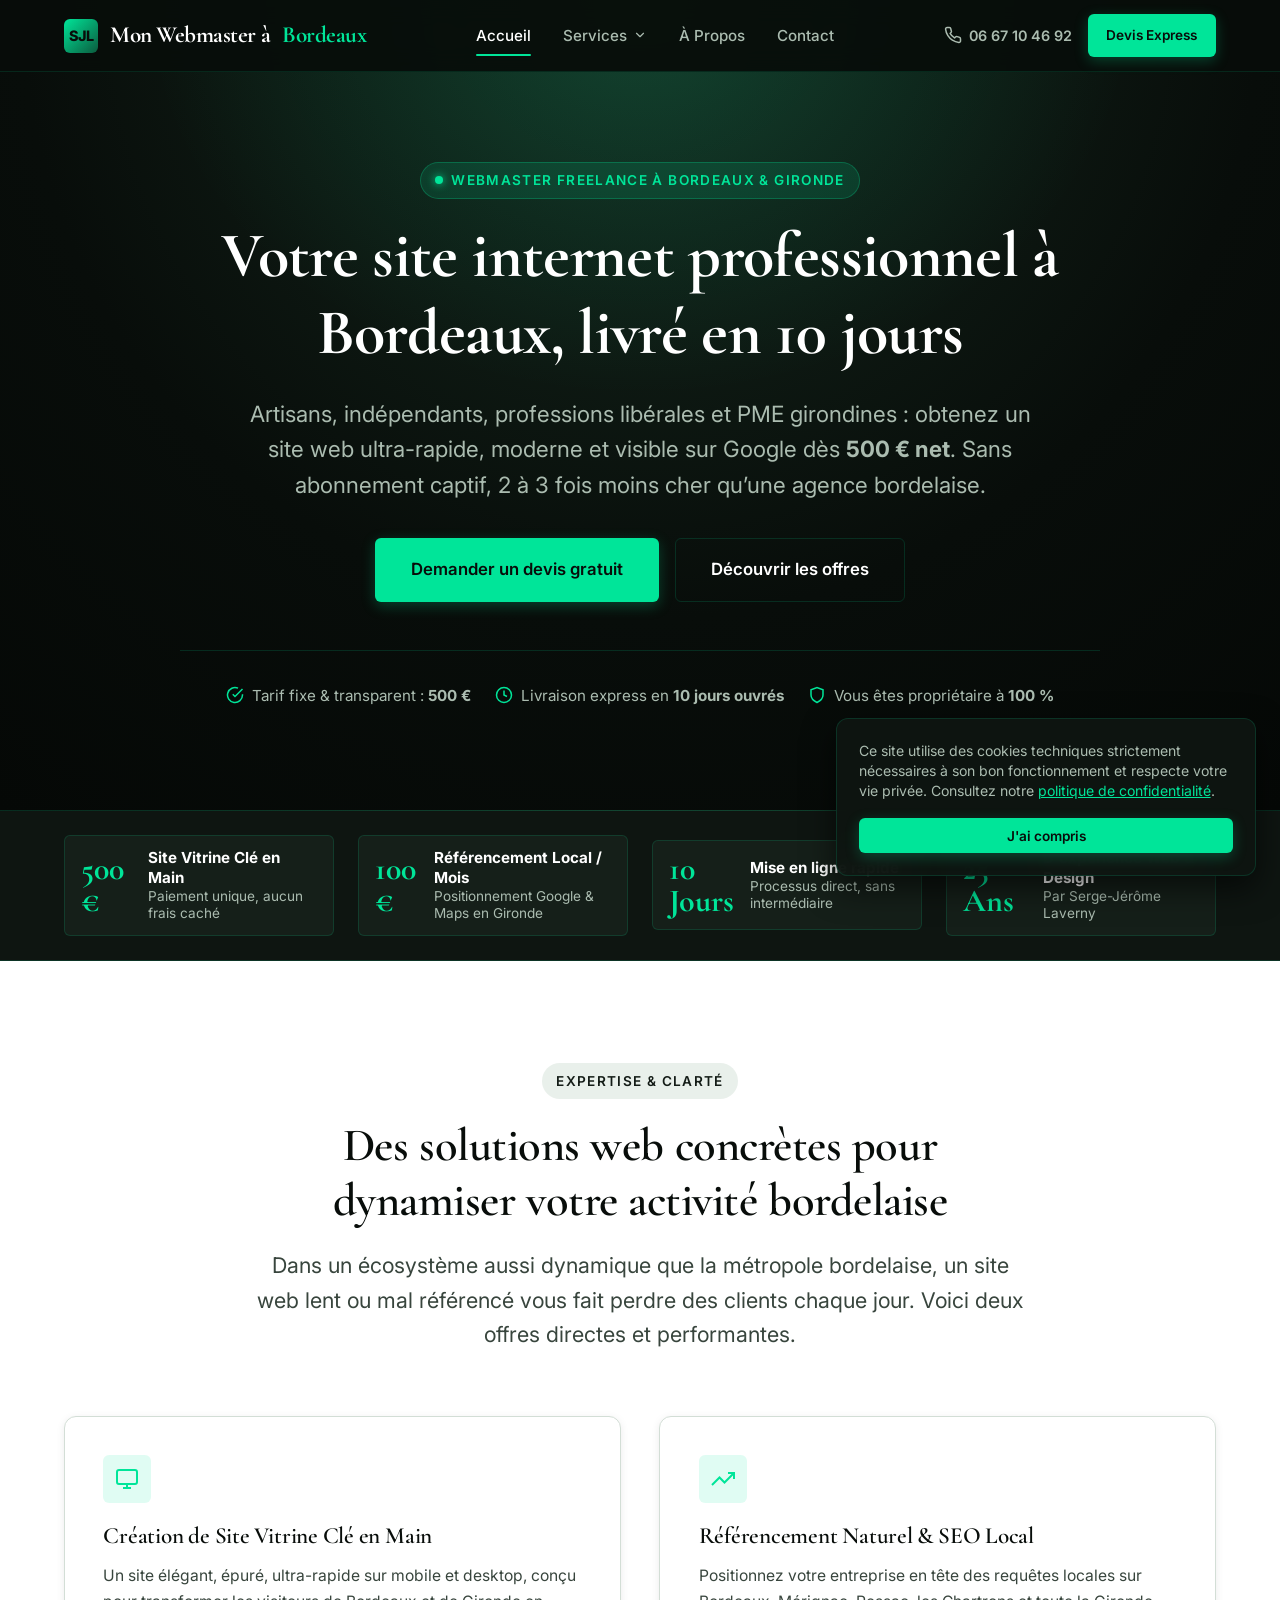
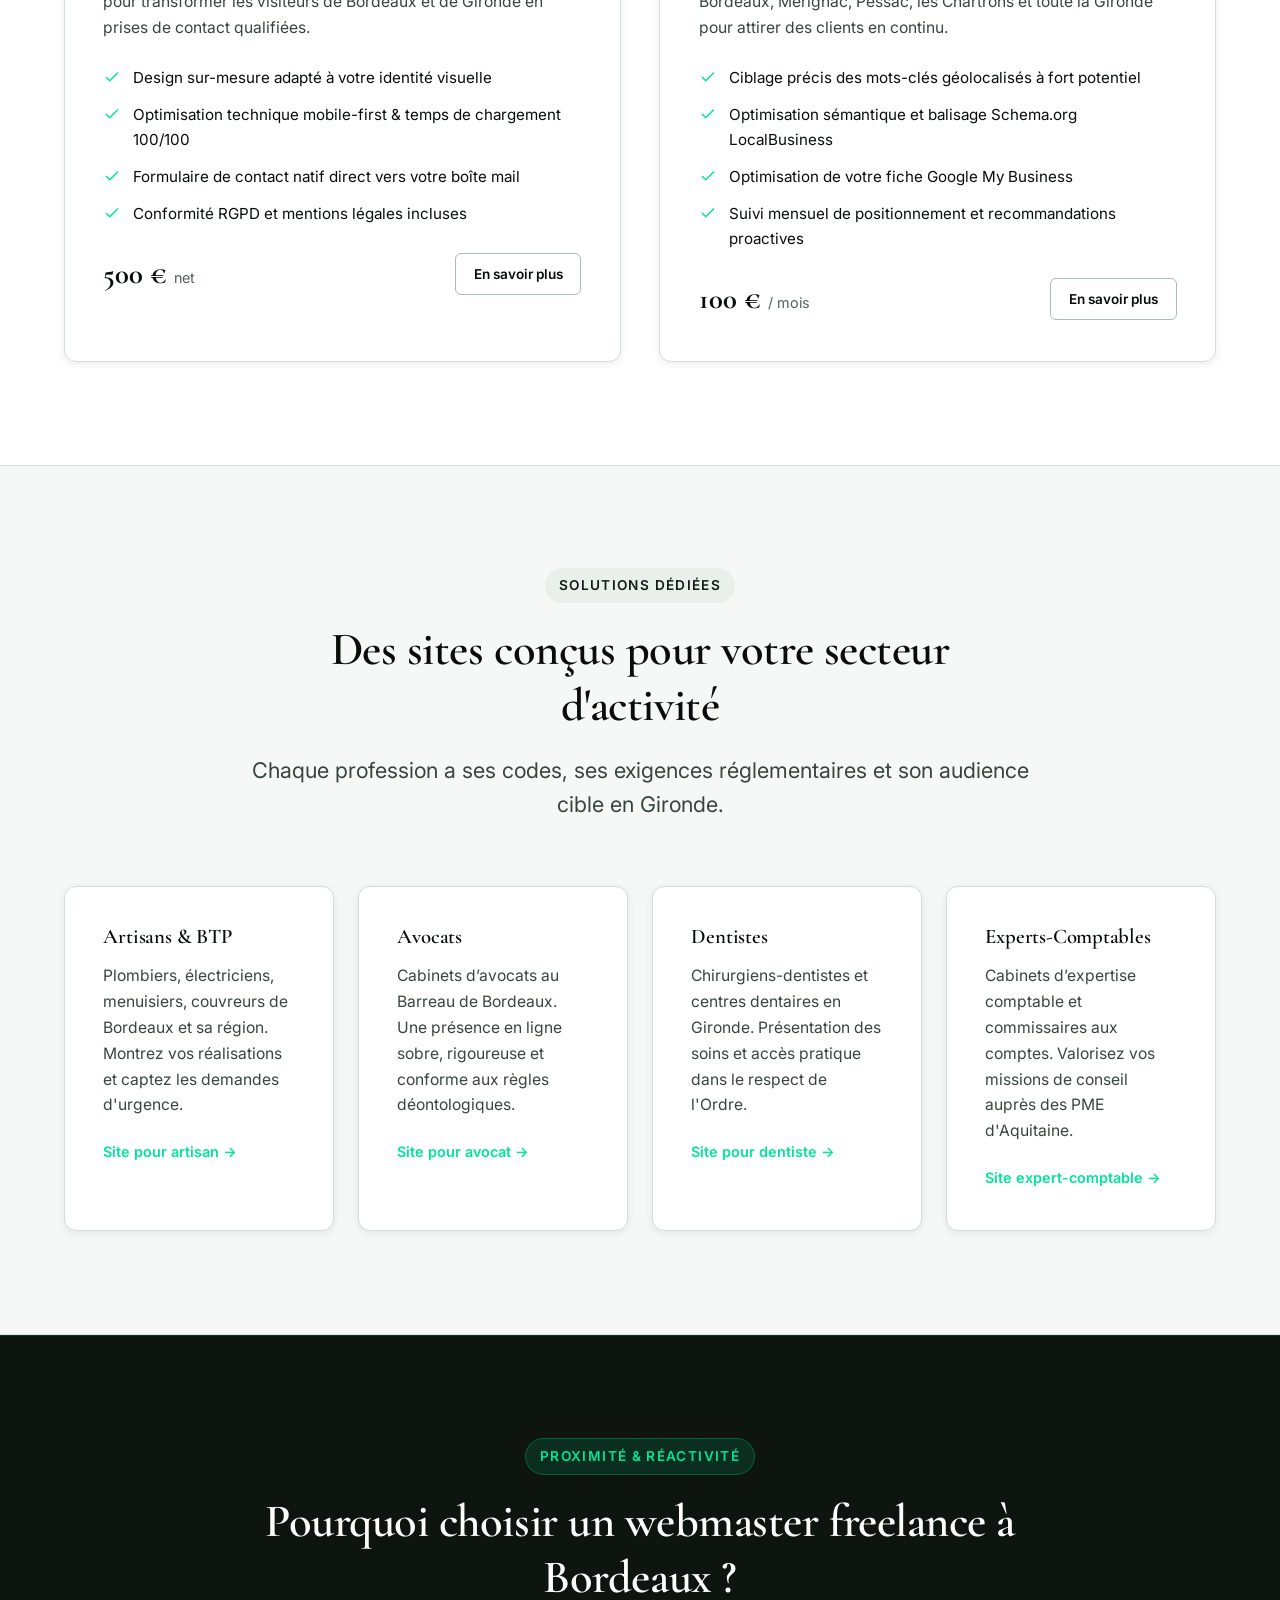
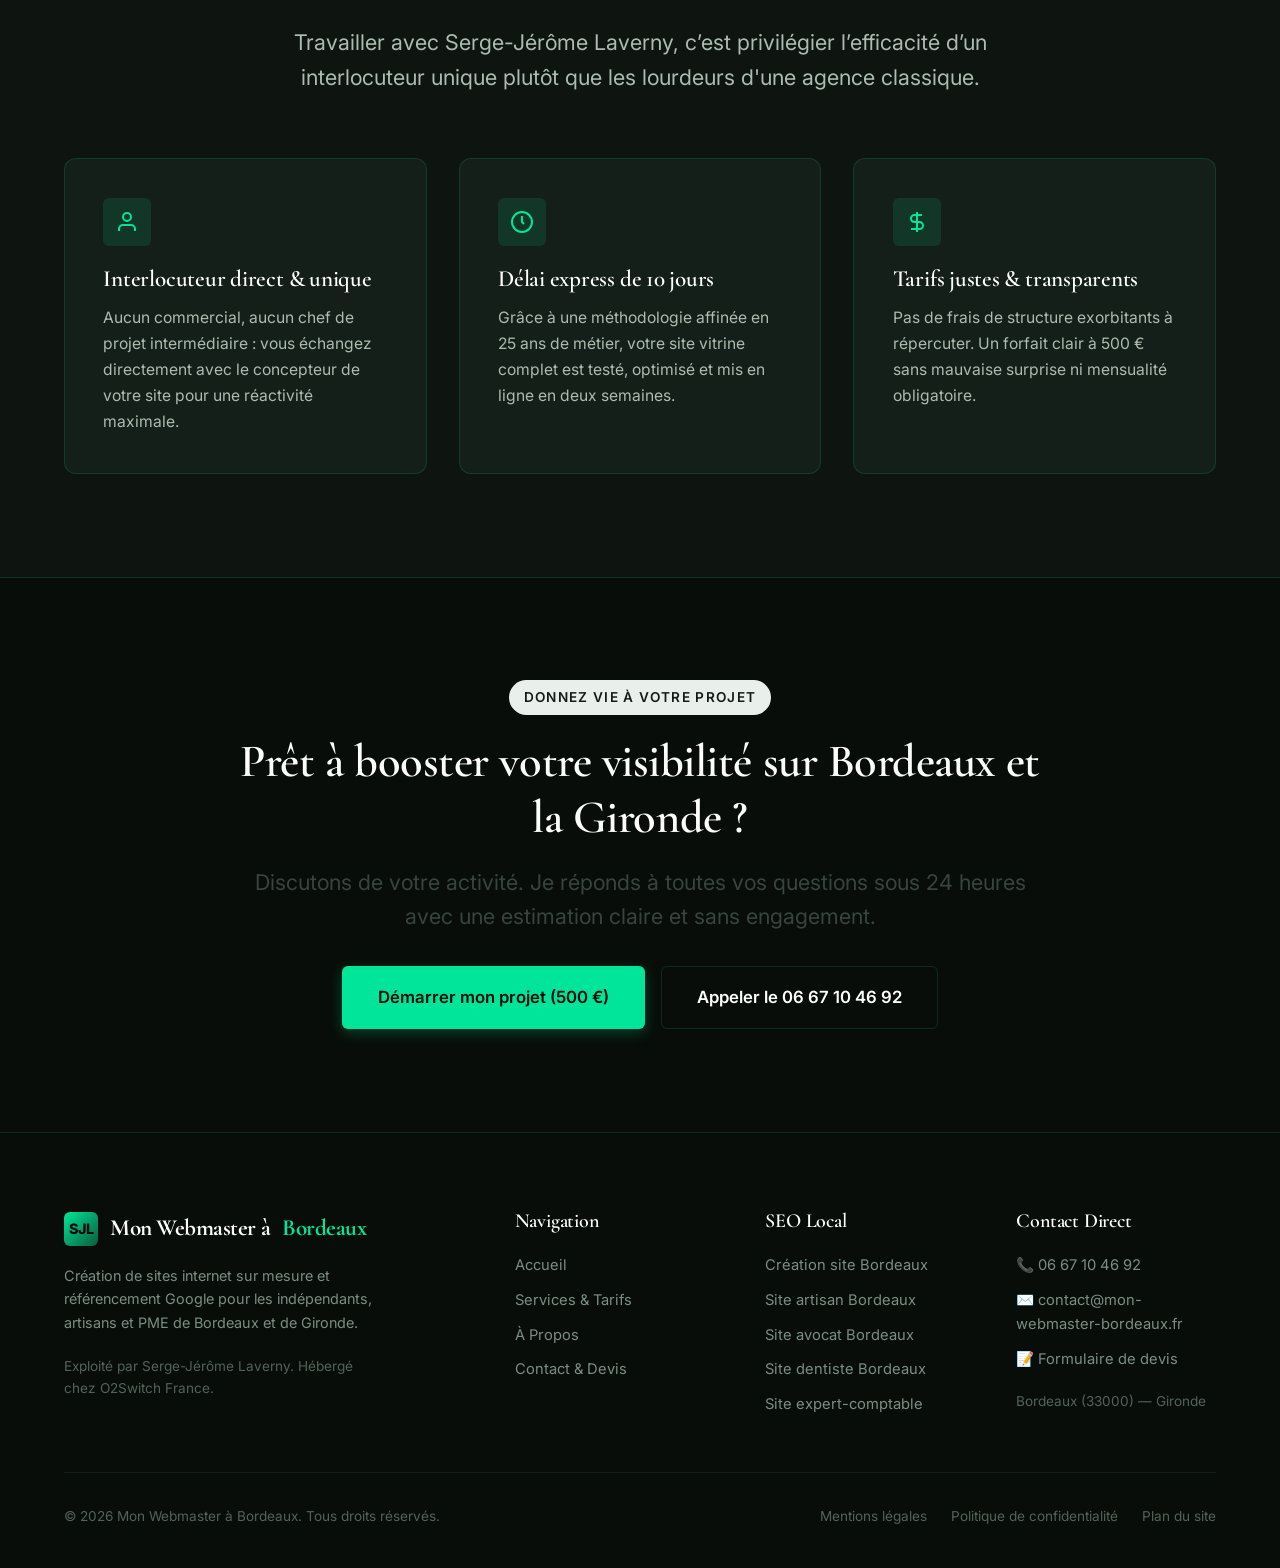
==== index.html @ 949c6be1 "j'ai ajouté les fichiers du site internet j'ai ajouté les fichiers du site internet html et css de B" ====
<!DOCTYPE html>
<html lang="fr">
<head>
  <meta charset="UTF-8">
  <meta name="viewport" content="width=device-width, initial-scale=1.0">
  <title>Webmaster à Bordeaux | Création de Site Internet & SEO Local</title>
  <meta name="description" content="Webmaster freelance à Bordeaux. Création de sites internet vitrines sur mesure dès 500 € et référencement Google local à 100 €/mois en Gironde. Livraison en 10 jours.">
  <meta name="robots" content="index, follow">
  <link rel="canonical" href="https://www.mon-webmaster-bordeaux.fr/">
  <link rel="icon" href="favicon.svg" type="image/svg+xml">
  <link rel="icon" href="favicon.ico" sizes="any">
  <link rel="apple-touch-icon" href="images/apple-touch-icon.png">
  
  <!-- Open Graph -->
  <meta property="og:type" content="website">
  <meta property="og:title" content="Webmaster à Bordeaux | Serge-Jérôme Laverny">
  <meta property="og:description" content="Création de sites web professionnels pour indépendants, artisans et PME à Bordeaux et en Gironde. Offre transparente dès 500 €.">
  <meta property="og:url" content="https://www.mon-webmaster-bordeaux.fr/">
  <meta property="og:locale" content="fr_FR">

  <!-- Stylesheet -->
  <link rel="stylesheet" href="css/style.css?v=1">

  <!-- Schema.org JSON-LD -->
  <script type="application/ld+json">
  {
    "@context": "https://schema.org",
    "@type": "LocalBusiness",
    "name": "Mon Webmaster à Bordeaux",
    "image": "https://www.mon-webmaster-bordeaux.fr/img/logo.png",
    "url": "https://www.mon-webmaster-bordeaux.fr/",
    "telephone": "+33667104692",
    "email": "contact@mon-webmaster-bordeaux.fr",
    "priceRange": "500€ - 1500€",
    "address": {
      "@type": "PostalAddress",
      "addressLocality": "Bordeaux",
      "postalCode": "33000",
      "addressRegion": "Nouvelle-Aquitaine",
      "addressCountry": "FR"
    },
    "geo": {
      "@type": "GeoCoordinates",
      "latitude": 44.837789,
      "longitude": -0.57918
    },
    "openingHoursSpecification": {
      "@type": "OpeningHoursSpecification",
      "dayOfWeek": [
        "Monday",
        "Tuesday",
        "Wednesday",
        "Thursday",
        "Friday"
      ],
      "opens": "09:00",
      "closes": "19:00"
    },
    "areaServed": [
      { "@type": "City", "name": "Bordeaux" },
      { "@type": "AdministrativeArea", "name": "Gironde" },
      { "@type": "AdministrativeArea", "name": "Nouvelle-Aquitaine" }
    ],
    "founder": {
      "@type": "Person",
      "name": "Serge-Jérôme Laverny"
    },
    "makesOffer": [
      {
        "@type": "Offer",
        "itemOffered": {
          "@type": "Service",
          "name": "Création de site internet vitrine à Bordeaux",
          "description": "Site vitrine sur mesure, rapide, responsive et optimisé pour le référencement local."
        },
        "price": "500",
        "priceCurrency": "EUR"
      },
      {
        "@type": "Offer",
        "itemOffered": {
          "@type": "Service",
          "name": "Référencement naturel Google local (SEO)",
          "description": "Stratégie de positionnement sur Google et Google Maps à Bordeaux et en Gironde."
        },
        "price": "100",
        "priceCurrency": "EUR"
      }
    ]
  }
  </script>
</head>
<body>

  <!-- Navigation Principale -->
  <header class="header-nav" role="banner">
    <div class="nav-container">
      <a href="index.html" class="nav-logo" aria-label="Mon Webmaster à Bordeaux - Accueil">
        <div class="nav-logo-icon">SJL</div>
        Mon Webmaster à <span>Bordeaux</span>
      </a>

      <nav class="nav-menu" role="navigation" aria-label="Menu principal">
        <a href="index.html" class="nav-link active" aria-current="page">Accueil</a>
        
        <div class="nav-dropdown">
          <button type="button" class="nav-dropdown-btn" aria-haspopup="true" aria-expanded="false">
            Services
            <svg viewBox="0 0 24 24" fill="none" stroke="currentColor" stroke-width="2" stroke-linecap="round" stroke-linejoin="round"><polyline points="6 9 12 15 18 9"></polyline></svg>
          </button>
          <div class="dropdown-content">
            <a href="services.html" class="dropdown-link">Tous les services</a>
            <div class="dropdown-divider"></div>
            <a href="creation-site-internet-artisan.html" class="dropdown-link">Site internet pour artisan</a>
            <a href="creation-site-internet-avocat.html" class="dropdown-link">Site internet pour avocat</a>
            <a href="creation-site-internet-dentiste.html" class="dropdown-link">Site internet pour dentiste</a>
            <a href="creation-site-internet-expert-comptable.html" class="dropdown-link">Site internet pour expert-comptable</a>
          </div>
        </div>

        <a href="a-propos.html" class="nav-link">À Propos</a>
        <a href="contact.html" class="nav-link">Contact</a>
      </nav>

      <div class="nav-actions">
        <a href="tel:0667104692" class="nav-phone" aria-label="Téléphoner au 06 67 10 46 92">
          <svg width="18" height="18" viewBox="0 0 24 24" fill="none" stroke="currentColor" stroke-width="2" stroke-linecap="round" stroke-linejoin="round"><path d="M22 16.92v3a2 2 0 0 1-2.18 2 19.79 19.79 0 0 1-8.63-3.07 19.5 19.5 0 0 1-6-6 19.79 19.79 0 0 1-3.07-8.67A2 2 0 0 1 4.11 2h3a2 2 0 0 1 2 1.72 12.84 12.84 0 0 0 .7 2.81 2 2 0 0 1-.45 2.11L8.09 9.91a16 16 0 0 0 6 6l1.27-1.27a2 2 0 0 1 2.11-.45 12.84 12.84 0 0 0 2.81.7A2 2 0 0 1 22 16.92z"></path></svg>
          06 67 10 46 92
        </a>
        <a href="contact.html" class="btn btn-primary btn-sm">Devis Express</a>
        <button class="nav-toggle" id="nav-toggle" aria-label="Ouvrir le menu mobile" aria-expanded="false" aria-controls="mobile-menu">
          <svg viewBox="0 0 24 24" fill="none" stroke="currentColor" stroke-width="2" stroke-linecap="round" stroke-linejoin="round"><line x1="3" y1="12" x2="21" y2="12"></line><line x1="3" y1="6" x2="21" y2="6"></line><line x1="3" y1="18" x2="21" y2="18"></line></svg>
        </button>
      </div>
    </div>
  </header>

  <!-- Menu Mobile Déroulant -->
  <div class="mobile-menu" id="mobile-menu" role="dialog" aria-modal="true" aria-label="Menu de navigation mobile">
    <div class="mobile-nav-list">
      <a href="index.html" class="mobile-nav-link">Accueil</a>
      <a href="services.html" class="mobile-nav-link">Services</a>
      <a href="creation-site-internet-artisan.html" class="mobile-nav-sublink">↳ Site artisan</a>
      <a href="creation-site-internet-avocat.html" class="mobile-nav-sublink">↳ Site avocat</a>
      <a href="creation-site-internet-dentiste.html" class="mobile-nav-sublink">↳ Site dentiste</a>
      <a href="creation-site-internet-expert-comptable.html" class="mobile-nav-sublink">↳ Site expert-comptable</a>
      <a href="a-propos.html" class="mobile-nav-link">À Propos</a>
      <a href="contact.html" class="mobile-nav-link">Contact</a>
      <div style="margin-top: 1.5rem;">
        <a href="contact.html" class="btn btn-primary" style="width: 100%;">Lancer mon projet</a>
      </div>
    </div>
  </div>

  <main id="main-content">
    
    <!-- Hero Section -->
    <section class="hero" aria-label="Présentation générale">
      <div class="container">
        <div class="hero-content">
          <div class="eyebrow">
            <span class="badge-dot"></span>
            Webmaster Freelance à Bordeaux & Gironde
          </div>
          <h1>Votre site internet professionnel à Bordeaux, livré en 10 jours</h1>
          <p class="hero-lead">
            Artisans, indépendants, professions libérales et PME girondines : obtenez un site web ultra-rapide, moderne et visible sur Google dès <strong>500 € net</strong>. Sans abonnement captif, 2 à 3 fois moins cher qu’une agence bordelaise.
          </p>
          
          <div class="btn-group" style="justify-content: center;">
            <a href="contact.html" class="btn btn-primary btn-lg">Demander un devis gratuit</a>
            <a href="services.html" class="btn btn-secondary btn-lg">Découvrir les offres</a>
          </div>

          <div class="hero-guarantees">
            <div class="hero-guarantee-item">
              <svg viewBox="0 0 24 24" fill="none" stroke="currentColor" stroke-width="2"><path d="M22 11.08V12a10 10 0 1 1-5.93-9.14"></path><polyline points="22 4 12 14.01 9 11.01"></polyline></svg>
              <span>Tarif fixe & transparent : <strong>500 €</strong></span>
            </div>
            <div class="hero-guarantee-item">
              <svg viewBox="0 0 24 24" fill="none" stroke="currentColor" stroke-width="2"><circle cx="12" cy="12" r="10"></circle><polyline points="12 6 12 12 16 14"></polyline></svg>
              <span>Livraison express en <strong>10 jours ouvrés</strong></span>
            </div>
            <div class="hero-guarantee-item">
              <svg viewBox="0 0 24 24" fill="none" stroke="currentColor" stroke-width="2"><path d="M12 22s8-4 8-10V5l-8-3-8 3v7c0 6 8 10 8 10z"></path></svg>
              <span>Vous êtes propriétaire à <strong>100 %</strong></span>
            </div>
          </div>
        </div>
      </div>
    </section>

    <!-- Pricing Strip -->
    <aside class="pricing-strip" aria-label="Chiffres clés">
      <div class="container">
        <div class="pricing-strip-grid">
          <div class="strip-item">
            <div class="strip-number">500 €</div>
            <div class="strip-text">
              <strong>Site Vitrine Clé en Main</strong>
              Paiement unique, aucun frais caché
            </div>
          </div>
          <div class="strip-item">
            <div class="strip-number">100 €</div>
            <div class="strip-text">
              <strong>Référencement Local / Mois</strong>
              Positionnement Google & Maps en Gironde
            </div>
          </div>
          <div class="strip-item">
            <div class="strip-number">10 Jours</div>
            <div class="strip-text">
              <strong>Mise en ligne rapide</strong>
              Processus direct, sans intermédiaire
            </div>
          </div>
          <div class="strip-item">
            <div class="strip-number">25 Ans</div>
            <div class="strip-text">
              <strong>D'expérience Web & Design</strong>
              Par Serge-Jérôme Laverny
            </div>
          </div>
        </div>
      </div>
    </aside>

    <!-- Services Overview -->
    <section class="section section-white" aria-labelledby="services-title">
      <div class="container">
        <div class="header-center">
          <div class="eyebrow">Expertise & Clarté</div>
          <h2 id="services-title">Des solutions web concrètes pour dynamiser votre activité bordelaise</h2>
          <p class="lead">Dans un écosystème aussi dynamique que la métropole bordelaise, un site web lent ou mal référencé vous fait perdre des clients chaque jour. Voici deux offres directes et performantes.</p>
        </div>

        <div class="grid-2">
          <!-- Offre 1 -->
          <article class="card card-white">
            <div class="card-icon">
              <svg viewBox="0 0 24 24" fill="none" stroke="currentColor" stroke-width="2"><rect x="2" y="3" width="20" height="14" rx="2" ry="2"></rect><line x1="8" y1="21" x2="16" y2="21"></line><line x1="12" y1="17" x2="12" y2="21"></line></svg>
            </div>
            <h3 class="card-title">Création de Site Vitrine Clé en Main</h3>
            <p class="card-desc">
              Un site élégant, épuré, ultra-rapide sur mobile et desktop, conçu pour transformer les visiteurs de Bordeaux et de Gironde en prises de contact qualifiées.
            </p>
            <ul class="feature-list">
              <li class="feature-item">
                <svg viewBox="0 0 24 24" fill="none" stroke="currentColor" stroke-width="2"><polyline points="20 6 9 17 4 12"></polyline></svg>
                <span>Design sur-mesure adapté à votre identité visuelle</span>
              </li>
              <li class="feature-item">
                <svg viewBox="0 0 24 24" fill="none" stroke="currentColor" stroke-width="2"><polyline points="20 6 9 17 4 12"></polyline></svg>
                <span>Optimisation technique mobile-first & temps de chargement 100/100</span>
              </li>
              <li class="feature-item">
                <svg viewBox="0 0 24 24" fill="none" stroke="currentColor" stroke-width="2"><polyline points="20 6 9 17 4 12"></polyline></svg>
                <span>Formulaire de contact natif direct vers votre boîte mail</span>
              </li>
              <li class="feature-item">
                <svg viewBox="0 0 24 24" fill="none" stroke="currentColor" stroke-width="2"><polyline points="20 6 9 17 4 12"></polyline></svg>
                <span>Conformité RGPD et mentions légales incluses</span>
              </li>
            </ul>
            <div style="margin-top: 1.5rem; display: flex; justify-content: space-between; align-items: center;">
              <span style="font-family: var(--display); font-size: 1.8rem; font-weight: 700; color: var(--black);">500 € <span style="font-size: 0.9rem; font-family: var(--body); font-weight: 400; color: var(--gray-500);">net</span></span>
              <a href="services.html" class="btn btn-outline-dark btn-sm">En savoir plus</a>
            </div>
          </article>

          <!-- Offre 2 -->
          <article class="card card-white">
            <div class="card-icon">
              <svg viewBox="0 0 24 24" fill="none" stroke="currentColor" stroke-width="2"><polyline points="23 6 13.5 15.5 8.5 10.5 1 18"></polyline><polyline points="17 6 23 6 23 12"></polyline></svg>
            </div>
            <h3 class="card-title">Référencement Naturel & SEO Local</h3>
            <p class="card-desc">
              Positionnez votre entreprise en tête des requêtes locales sur Bordeaux, Mérignac, Pessac, les Chartrons et toute la Gironde pour attirer des clients en continu.
            </p>
            <ul class="feature-list">
              <li class="feature-item">
                <svg viewBox="0 0 24 24" fill="none" stroke="currentColor" stroke-width="2"><polyline points="20 6 9 17 4 12"></polyline></svg>
                <span>Ciblage précis des mots-clés géolocalisés à fort potentiel</span>
              </li>
              <li class="feature-item">
                <svg viewBox="0 0 24 24" fill="none" stroke="currentColor" stroke-width="2"><polyline points="20 6 9 17 4 12"></polyline></svg>
                <span>Optimisation sémantique et balisage Schema.org LocalBusiness</span>
              </li>
              <li class="feature-item">
                <svg viewBox="0 0 24 24" fill="none" stroke="currentColor" stroke-width="2"><polyline points="20 6 9 17 4 12"></polyline></svg>
                <span>Optimisation de votre fiche Google My Business</span>
              </li>
              <li class="feature-item">
                <svg viewBox="0 0 24 24" fill="none" stroke="currentColor" stroke-width="2"><polyline points="20 6 9 17 4 12"></polyline></svg>
                <span>Suivi mensuel de positionnement et recommandations proactives</span>
              </li>
            </ul>
            <div style="margin-top: 1.5rem; display: flex; justify-content: space-between; align-items: center;">
              <span style="font-family: var(--display); font-size: 1.8rem; font-weight: 700; color: var(--black);">100 € <span style="font-size: 0.9rem; font-family: var(--body); font-weight: 400; color: var(--gray-500);">/ mois</span></span>
              <a href="services.html" class="btn btn-outline-dark btn-sm">En savoir plus</a>
            </div>
          </article>
        </div>
      </div>
    </section>

    <!-- Spécialités Métiers -->
    <section class="section section-light" aria-labelledby="sectors-title">
      <div class="container">
        <div class="header-center">
          <div class="eyebrow">Solutions Dédiées</div>
          <h2 id="sectors-title">Des sites conçus pour votre secteur d'activité</h2>
          <p class="lead">Chaque profession a ses codes, ses exigences réglementaires et son audience cible en Gironde.</p>
        </div>

        <div class="grid-4">
          <div class="card card-white">
            <h3 style="font-size: 1.3rem;">Artisans & BTP</h3>
            <p class="card-desc">Plombiers, électriciens, menuisiers, couvreurs de Bordeaux et sa région. Montrez vos réalisations et captez les demandes d'urgence.</p>
            <a href="creation-site-internet-artisan.html" class="card-link">Site pour artisan →</a>
          </div>
          <div class="card-white card">
            <h3 style="font-size: 1.3rem;">Avocats</h3>
            <p class="card-desc">Cabinets d’avocats au Barreau de Bordeaux. Une présence en ligne sobre, rigoureuse et conforme aux règles déontologiques.</p>
            <a href="creation-site-internet-avocat.html" class="card-link">Site pour avocat →</a>
          </div>
          <div class="card-white card">
            <h3 style="font-size: 1.3rem;">Dentistes</h3>
            <p class="card-desc">Chirurgiens-dentistes et centres dentaires en Gironde. Présentation des soins et accès pratique dans le respect de l'Ordre.</p>
            <a href="creation-site-internet-dentiste.html" class="card-link">Site pour dentiste →</a>
          </div>
          <div class="card-white card">
            <h3 style="font-size: 1.3rem;">Experts-Comptables</h3>
            <p class="card-desc">Cabinets d’expertise comptable et commissaires aux comptes. Valorisez vos missions de conseil auprès des PME d'Aquitaine.</p>
            <a href="creation-site-internet-expert-comptable.html" class="card-link">Site expert-comptable →</a>
          </div>
        </div>
      </div>
    </section>

    <!-- Pourquoi un freelance local -->
    <section class="section section-dark" aria-labelledby="advantages-title">
      <div class="container">
        <div class="header-center">
          <div class="eyebrow">Proximité & Réactivité</div>
          <h2 id="advantages-title">Pourquoi choisir un webmaster freelance à Bordeaux ?</h2>
          <p class="lead">Travailler avec Serge-Jérôme Laverny, c’est privilégier l’efficacité d’un interlocuteur unique plutôt que les lourdeurs d'une agence classique.</p>
        </div>

        <div class="grid-3">
          <div class="card card-dark">
            <div class="card-icon">
              <svg viewBox="0 0 24 24" fill="none" stroke="currentColor" stroke-width="2"><path d="M20 21v-2a4 4 0 0 0-4-4H8a4 4 0 0 0-4 4v2"></path><circle cx="12" cy="7" r="4"></circle></svg>
            </div>
            <h3 class="card-title">Interlocuteur direct & unique</h3>
            <p class="card-desc">Aucun commercial, aucun chef de projet intermédiaire : vous échangez directement avec le concepteur de votre site pour une réactivité maximale.</p>
          </div>

          <div class="card card-dark">
            <div class="card-icon">
              <svg viewBox="0 0 24 24" fill="none" stroke="currentColor" stroke-width="2"><circle cx="12" cy="12" r="10"></circle><polyline points="12 6 12 12 14 14"></polyline></svg>
            </div>
            <h3 class="card-title">Délai express de 10 jours</h3>
            <p class="card-desc">Grâce à une méthodologie affinée en 25 ans de métier, votre site vitrine complet est testé, optimisé et mis en ligne en deux semaines.</p>
          </div>

          <div class="card card-dark">
            <div class="card-icon">
              <svg viewBox="0 0 24 24" fill="none" stroke="currentColor" stroke-width="2"><path d="M12 2v20M17 5H9.5a3.5 3.5 0 0 0 0 7h5a3.5 3.5 0 0 1 0 7H6"></path></svg>
            </div>
            <h3 class="card-title">Tarifs justes & transparents</h3>
            <p class="card-desc">Pas de frais de structure exorbitants à répercuter. Un forfait clair à 500 € sans mauvaise surprise ni mensualité obligatoire.</p>
          </div>
        </div>
      </div>
    </section>

    <!-- CTA Final Sombre -->
    <section class="section section-black text-center" aria-label="Appel à l'action">
      <div class="container container-narrow">
        <div class="eyebrow">Donnez vie à votre projet</div>
        <h2>Prêt à booster votre visibilité sur Bordeaux et la Gironde ?</h2>
        <p class="lead" style="margin-left: auto; margin-right: auto; margin-bottom: 2rem;">
          Discutons de votre activité. Je réponds à toutes vos questions sous 24 heures avec une estimation claire et sans engagement.
        </p>
        <div class="btn-group" style="justify-content: center;">
          <a href="contact.html" class="btn btn-primary btn-lg">Démarrer mon projet (500 €)</a>
          <a href="tel:0667104692" class="btn btn-secondary btn-lg">Appeler le 06 67 10 46 92</a>
        </div>
      </div>
    </section>

  </main>

  <!-- Footer 4 Colonnes -->
  <footer class="footer" role="contentinfo">
    <div class="container">
      <div class="footer-grid">
        <!-- Col 1 : Marque & Description -->
        <div class="footer-col footer-brand">
          <div class="nav-logo" style="margin-bottom: 0.75rem;">
            <div class="nav-logo-icon">SJL</div>
            Mon Webmaster à <span>Bordeaux</span>
          </div>
          <p>
            Création de sites internet sur mesure et référencement Google pour les indépendants, artisans et PME de Bordeaux et de Gironde.
          </p>
          <p style="margin-top: 0.5rem; font-size: 0.85rem; color: var(--gray-500);">
            Exploité par Serge-Jérôme Laverny. Hébergé chez O2Switch France.
          </p>
        </div>

        <!-- Col 2 : Navigation -->
        <div class="footer-col">
          <h4>Navigation</h4>
          <ul class="footer-links">
            <li><a href="index.html" class="footer-link">Accueil</a></li>
            <li><a href="services.html" class="footer-link">Services & Tarifs</a></li>
            <li><a href="a-propos.html" class="footer-link">À Propos</a></li>
            <li><a href="contact.html" class="footer-link">Contact & Devis</a></li>
          </ul>
        </div>

        <!-- Col 3 : SEO Local & Secteurs -->
        <div class="footer-col">
          <h4>SEO Local</h4>
          <ul class="footer-links">
            <li><a href="creation-site-internet-bordeaux.html" class="footer-link">Création site Bordeaux</a></li>
            <li><a href="creation-site-internet-artisan.html" class="footer-link">Site artisan Bordeaux</a></li>
            <li><a href="creation-site-internet-avocat.html" class="footer-link">Site avocat Bordeaux</a></li>
            <li><a href="creation-site-internet-dentiste.html" class="footer-link">Site dentiste Bordeaux</a></li>
            <li><a href="creation-site-internet-expert-comptable.html" class="footer-link">Site expert-comptable</a></li>
          </ul>
        </div>

        <!-- Col 4 : Contact -->
        <div class="footer-col">
          <h4>Contact Direct</h4>
          <ul class="footer-links">
            <li><a href="tel:0667104692" class="footer-link">📞 06 67 10 46 92</a></li>
            <li><a href="mailto:contact@mon-webmaster-bordeaux.fr" class="footer-link">✉️ contact@mon-webmaster-bordeaux.fr</a></li>
            <li><a href="contact.html" class="footer-link">📝 Formulaire de devis</a></li>
            <li style="color: var(--gray-500); font-size: 0.85rem; margin-top: 0.5rem;">Bordeaux (33000) — Gironde</li>
          </ul>
        </div>
      </div>

      <div class="footer-bottom">
        <div>
          © 2026 Mon Webmaster à Bordeaux. Tous droits réservés.
        </div>
        <div class="footer-bottom-links">
          <a href="mentions-legales.html">Mentions légales</a>
          <a href="politique-de-confidentialite.html">Politique de confidentialité</a>
          <a href="plan-du-site.html">Plan du site</a>
        </div>
      </div>
    </div>
  </footer>

  <!-- Bandeau RGPD -->
  <aside class="cookie-banner" id="cookie-banner" role="region" aria-label="Gestion des cookies et données personnelles">
    <p>
      Ce site utilise des cookies techniques strictement nécessaires à son bon fonctionnement et respecte votre vie privée. Consultez notre <a href="politique-de-confidentialite.html">politique de confidentialité</a>.
    </p>
    <button type="button" class="btn btn-primary btn-sm" id="cookie-accept" style="width: 100%;">J'ai compris</button>
  </aside>

  <!-- Scripts -->
  <script src="js/cookie-banner.js" defer></script>
</body>
</html>
---- css/style.css ----
@charset "UTF-8";
@import url('https://fonts.googleapis.com/css2?family=Cormorant+Garamond:ital,wght@0,400;0,600;0,700;1,400;1,600&family=Inter:wght@300;400;500;600;700&display=swap');

/* ==========================================================================
   DESIGN SYSTEM — MON WEBMASTER À BORDEAUX
   Thème : Fond noir profond avec teinte subtile vert bouteille électrique
   ========================================================================== */

:root {
  --black:        #080d0a;   /* Noir signature très légèrement teinté vert bouteille */
  --dark:         #0e1511;   /* Fond sections sombres */
  --dark-elevated:#151f19;   /* Fond cartes et conteneurs sur fond sombre */
  --white:        #ffffff;
  --light:        #f5f8f6;   /* Fond sections claires — très légèrement minéral */
  --light-elevated:#ffffff;
  
  --gray-100:     #e9f0eb;
  --gray-200:     #d3ded6;
  --gray-300:     #abbcb0;
  --gray-400:     #7b8e81;
  --gray-500:     #526357;
  --gray-600:     #38453d;
  --gray-700:     #242e28;
  --gray-800:     #141c17;

  --accent:       #00e599;   /* Vert électrique bouteille pour accents, badges & interactions */
  --accent-hover: #00c280;
  --accent-soft:  rgba(0, 229, 153, 0.12);
  --accent-glow:  rgba(0, 229, 153, 0.25);
  --border-dark:  rgba(0, 229, 153, 0.15);
  --border-light: rgba(8, 13, 10, 0.08);

  --display:      'Cormorant Garamond', Georgia, 'Times New Roman', serif;
  --body:         'Inter', -apple-system, BlinkMacSystemFont, 'Segoe UI', Roboto, Helvetica, Arial, sans-serif;
  
  --max-w:        1200px;
  --nav-h:        72px;
  --radius-sm:    6px;
  --radius-md:    12px;
  --radius-lg:    18px;
  --shadow-sm:    0 2px 8px rgba(0, 0, 0, 0.08);
  --shadow-md:    0 8px 24px rgba(0, 0, 0, 0.12);
  --shadow-lg:    0 16px 40px rgba(0, 0, 0, 0.2);
  --shadow-dark:  0 12px 32px rgba(0, 0, 0, 0.45);
  --ease:         cubic-bezier(0.4, 0, 0.2, 1);
}

/* Base Reset & Typography */
*, *::before, *::after {
  box-sizing: border-box;
  margin: 0;
  padding: 0;
}

html {
  scroll-behavior: smooth;
  font-size: 16px;
  -webkit-font-smoothing: antialiased;
  -moz-osx-font-smoothing: grayscale;
}

body {
  font-family: var(--body);
  font-size: 1.05rem;
  line-height: 1.65;
  color: var(--black);
  background-color: var(--white);
  overflow-x: hidden;
}

/* Headings */
h1, h2, h3, h4, h5, h6 {
  font-family: var(--display);
  font-weight: 600;
  line-height: 1.2;
  letter-spacing: -0.01em;
  color: inherit;
}

h1 {
  font-size: clamp(2.4rem, 5vw, 4rem);
  font-weight: 700;
}

h2 {
  font-size: clamp(2rem, 3.8vw, 2.9rem);
  margin-bottom: 1.2rem;
}

h3 {
  font-size: clamp(1.4rem, 2.4vw, 1.85rem);
  margin-bottom: 0.8rem;
}

h4 {
  font-size: 1.25rem;
  margin-bottom: 0.5rem;
}

p {
  margin-bottom: 1.25rem;
}

p:last-child {
  margin-bottom: 0;
}

a {
  color: inherit;
  text-decoration: none;
  transition: color 0.2s var(--ease), border-color 0.2s var(--ease);
}

img, svg {
  display: block;
  max-width: 100%;
  height: auto;
}

ul, ol {
  list-style: none;
}

/* Layout Utilities */
.container {
  width: 100%;
  max-width: var(--max-w);
  margin-left: auto;
  margin-right: auto;
  padding-left: 1.5rem;
  padding-right: 1.5rem;
}

.container-narrow {
  max-width: 860px;
}

.section {
  padding-top: clamp(4rem, 8vw, 7rem);
  padding-bottom: clamp(4rem, 8vw, 7rem);
  position: relative;
}

.section-compact {
  padding-top: clamp(2.5rem, 5vw, 4rem);
  padding-bottom: clamp(2.5rem, 5vw, 4rem);
}

.section-white {
  background-color: var(--white);
  color: var(--black);
}

.section-light {
  background-color: var(--light);
  color: var(--black);
  border-top: 1px solid var(--gray-200);
  border-bottom: 1px solid var(--gray-200);
}

.section-dark {
  background-color: var(--dark);
  color: var(--white);
  border-top: 1px solid var(--border-dark);
  border-bottom: 1px solid var(--border-dark);
}

.section-black {
  background-color: var(--black);
  color: var(--white);
}

.text-center {
  text-align: center;
}

.text-accent {
  color: var(--accent);
}

.text-muted {
  color: var(--gray-400);
}

.lead {
  font-size: clamp(1.15rem, 1.8vw, 1.35rem);
  line-height: 1.6;
  color: var(--gray-600);
  max-width: 780px;
}

.section-dark .lead {
  color: var(--gray-300);
}

.header-center {
  max-width: 780px;
  margin-left: auto;
  margin-right: auto;
  margin-bottom: clamp(2.5rem, 5vw, 4rem);
  text-align: center;
}

/* Badges & Eyebrows */
.eyebrow {
  display: inline-flex;
  align-items: center;
  gap: 0.5rem;
  font-size: 0.85rem;
  font-weight: 600;
  text-transform: uppercase;
  letter-spacing: 0.1em;
  padding: 0.4rem 0.9rem;
  border-radius: 999px;
  margin-bottom: 1.2rem;
  background-color: var(--gray-100);
  color: var(--gray-800);
}

.section-dark .eyebrow,
.hero .eyebrow {
  background-color: rgba(0, 229, 153, 0.12);
  color: var(--accent);
  border: 1px solid rgba(0, 229, 153, 0.25);
}

.badge-dot {
  width: 8px;
  height: 8px;
  border-radius: 50%;
  background-color: var(--accent);
  display: inline-block;
  box-shadow: 0 0 8px var(--accent);
}

/* ==========================================================================
   NAVIGATION
   ========================================================================== */

.header-nav {
  position: fixed;
  top: 0;
  left: 0;
  right: 0;
  height: var(--nav-h);
  background-color: rgba(8, 13, 10, 0.94);
  backdrop-filter: blur(12px);
  -webkit-backdrop-filter: blur(12px);
  border-bottom: 1px solid rgba(0, 229, 153, 0.12);
  z-index: 1000;
  transition: background-color 0.3s var(--ease), box-shadow 0.3s var(--ease);
}

.nav-container {
  display: flex;
  align-items: center;
  justify-content: space-between;
  height: 100%;
  max-width: var(--max-w);
  margin: 0 auto;
  padding: 0 1.5rem;
}

.nav-logo {
  display: flex;
  align-items: center;
  gap: 0.75rem;
  color: var(--white);
  font-family: var(--display);
  font-size: 1.45rem;
  font-weight: 700;
  letter-spacing: -0.02em;
}

.nav-logo span {
  color: var(--accent);
}

.nav-logo-icon {
  width: 34px;
  height: 34px;
  background: linear-gradient(135deg, var(--accent), #0b5c3e);
  color: var(--black);
  border-radius: var(--radius-sm);
  display: flex;
  align-items: center;
  justify-content: center;
  font-family: var(--body);
  font-weight: 800;
  font-size: 0.9rem;
}

.nav-menu {
  display: flex;
  align-items: center;
  gap: 2rem;
}

.nav-link {
  font-size: 0.95rem;
  font-weight: 500;
  color: var(--gray-300);
  padding: 0.5rem 0;
  position: relative;
  transition: color 0.2s var(--ease);
}

.nav-link:hover,
.nav-link:focus,
.nav-link.active {
  color: var(--white);
}

.nav-link.active::after {
  content: '';
  position: absolute;
  bottom: 0;
  left: 0;
  width: 100%;
  height: 2px;
  background-color: var(--accent);
  border-radius: 2px;
}

/* Dropdown */
.nav-dropdown {
  position: relative;
}

.nav-dropdown-btn {
  background: none;
  border: none;
  font-family: inherit;
  font-size: 0.95rem;
  font-weight: 500;
  color: var(--gray-300);
  cursor: pointer;
  display: flex;
  align-items: center;
  gap: 0.35rem;
  padding: 0.5rem 0;
  transition: color 0.2s var(--ease);
}

.nav-dropdown-btn:hover,
.nav-dropdown:hover .nav-dropdown-btn {
  color: var(--white);
}

.nav-dropdown-btn svg {
  width: 14px;
  height: 14px;
  transition: transform 0.2s var(--ease);
}

.nav-dropdown:hover .nav-dropdown-btn svg {
  transform: rotate(180deg);
}

.dropdown-content {
  position: absolute;
  top: 100%;
  left: 0;
  min-width: 280px;
  background-color: var(--dark-elevated);
  border: 1px solid var(--border-dark);
  border-radius: var(--radius-md);
  box-shadow: var(--shadow-dark);
  padding: 0.6rem;
  opacity: 0;
  visibility: hidden;
  transform: translateY(10px);
  transition: opacity 0.25s var(--ease), transform 0.25s var(--ease), visibility 0.25s;
  z-index: 100;
}

.nav-dropdown:hover .dropdown-content,
.nav-dropdown:focus-within .dropdown-content {
  opacity: 1;
  visibility: visible;
  transform: translateY(0);
}

.dropdown-link {
  display: block;
  padding: 0.65rem 0.9rem;
  font-size: 0.9rem;
  color: var(--gray-200);
  border-radius: var(--radius-sm);
  transition: background-color 0.15s, color 0.15s;
}

.dropdown-link:hover,
.dropdown-link:focus {
  background-color: rgba(0, 229, 153, 0.1);
  color: var(--accent);
}

.dropdown-divider {
  height: 1px;
  background-color: var(--gray-700);
  margin: 0.4rem 0.6rem;
}

/* Nav Actions */
.nav-actions {
  display: flex;
  align-items: center;
  gap: 1rem;
}

.nav-phone {
  display: flex;
  align-items: center;
  gap: 0.45rem;
  color: var(--gray-300);
  font-size: 0.9rem;
  font-weight: 600;
  transition: color 0.2s var(--ease);
}

.nav-phone:hover {
  color: var(--accent);
}

/* Mobile Toggle */
.nav-toggle {
  display: none;
  background: none;
  border: none;
  color: var(--white);
  padding: 0.5rem;
  cursor: pointer;
}

.nav-toggle svg {
  width: 26px;
  height: 26px;
}

/* Mobile Menu Panel */
.mobile-menu {
  position: fixed;
  top: var(--nav-h);
  left: 0;
  right: 0;
  bottom: 0;
  background-color: var(--black);
  padding: 1.5rem;
  overflow-y: auto;
  transform: translateX(100%);
  transition: transform 0.3s var(--ease);
  z-index: 999;
  border-top: 1px solid var(--border-dark);
}

.mobile-menu.is-open {
  transform: translateX(0);
}

.mobile-nav-list {
  display: flex;
  flex-direction: column;
  gap: 1rem;
}

.mobile-nav-link {
  display: block;
  font-size: 1.15rem;
  font-weight: 500;
  color: var(--gray-200);
  padding: 0.6rem 0;
  border-bottom: 1px solid var(--gray-800);
}

.mobile-nav-sublink {
  display: block;
  font-size: 0.95rem;
  color: var(--gray-400);
  padding: 0.45rem 0 0.45rem 1.2rem;
  border-left: 2px solid var(--gray-700);
  margin-left: 0.5rem;
}

.mobile-nav-sublink:hover {
  color: var(--accent);
  border-left-color: var(--accent);
}

/* ==========================================================================
   BUTTONS & CTAS
   ========================================================================== */

.btn {
  display: inline-flex;
  align-items: center;
  justify-content: center;
  gap: 0.6rem;
  font-family: var(--body);
  font-size: 0.95rem;
  font-weight: 600;
  padding: 0.85rem 1.6rem;
  border-radius: var(--radius-sm);
  border: 1px solid transparent;
  cursor: pointer;
  transition: all 0.2s var(--ease);
  text-align: center;
  white-space: nowrap;
}

.btn-primary {
  background-color: var(--accent);
  color: var(--black);
  box-shadow: 0 4px 14px var(--accent-glow);
}

.btn-primary:hover {
  background-color: var(--accent-hover);
  transform: translateY(-2px);
  box-shadow: 0 6px 20px var(--accent-glow);
}

.btn-secondary {
  background-color: transparent;
  color: var(--white);
  border-color: var(--border-dark);
}

.btn-secondary:hover {
  background-color: rgba(255, 255, 255, 0.05);
  border-color: var(--gray-400);
  color: var(--white);
}

.btn-dark {
  background-color: var(--black);
  color: var(--white);
  border: 1px solid var(--gray-700);
}

.btn-dark:hover {
  background-color: var(--dark-elevated);
  border-color: var(--accent);
}

.btn-outline-dark {
  background-color: transparent;
  color: var(--black);
  border-color: var(--gray-300);
}

.btn-outline-dark:hover {
  border-color: var(--black);
  background-color: var(--gray-100);
}

.btn-sm {
  padding: 0.55rem 1.1rem;
  font-size: 0.85rem;
}

.btn-lg {
  padding: 1.05rem 2.2rem;
  font-size: 1.05rem;
}

.btn-group {
  display: flex;
  flex-wrap: wrap;
  align-items: center;
  gap: 1rem;
}

/* ==========================================================================
   HERO SECTION
   ========================================================================== */

.hero {
  padding-top: calc(var(--nav-h) + clamp(3rem, 7vw, 6rem));
  padding-bottom: clamp(4rem, 8vw, 7rem);
  background: radial-gradient(circle at 50% 0%, #15291e 0%, var(--black) 60%, #050806 100%);
  color: var(--white);
  position: relative;
  overflow: hidden;
  border-bottom: 1px solid var(--border-dark);
}

.hero::after {
  content: '';
  position: absolute;
  top: 0;
  left: 50%;
  transform: translateX(-50%);
  width: 1000px;
  height: 400px;
  background: radial-gradient(ellipse at top, rgba(0, 229, 153, 0.15), transparent 70%);
  pointer-events: none;
}

.hero-content {
  position: relative;
  z-index: 2;
  max-width: 920px;
  margin: 0 auto;
  text-align: center;
}

.hero h1 {
  margin-bottom: 1.5rem;
}

.hero-lead {
  font-size: clamp(1.15rem, 2vw, 1.4rem);
  color: var(--gray-300);
  line-height: 1.6;
  margin-bottom: 2.2rem;
  max-width: 800px;
  margin-left: auto;
  margin-right: auto;
}

.hero-guarantees {
  display: flex;
  flex-wrap: wrap;
  justify-content: center;
  gap: 1.5rem;
  margin-top: 3rem;
  padding-top: 2rem;
  border-top: 1px solid var(--border-dark);
}

.hero-guarantee-item {
  display: flex;
  align-items: center;
  gap: 0.5rem;
  font-size: 0.95rem;
  color: var(--gray-300);
}

.hero-guarantee-item svg {
  color: var(--accent);
  width: 18px;
  height: 18px;
}

/* ==========================================================================
   PRICING STRIP & COMPARISON
   ========================================================================== */

.pricing-strip {
  background-color: var(--dark);
  border-bottom: 1px solid var(--border-dark);
  padding: 1.5rem 0;
  color: var(--white);
}

.pricing-strip-grid {
  display: grid;
  grid-template-columns: repeat(auto-fit, minmax(220px, 1fr));
  gap: 1.5rem;
  align-items: center;
}

.strip-item {
  display: flex;
  align-items: center;
  gap: 1rem;
  padding: 0.75rem 1rem;
  background-color: var(--dark-elevated);
  border: 1px solid var(--border-dark);
  border-radius: var(--radius-sm);
}

.strip-number {
  font-family: var(--display);
  font-size: 2rem;
  font-weight: 700;
  color: var(--accent);
  line-height: 1;
}

.strip-text {
  font-size: 0.85rem;
  line-height: 1.3;
  color: var(--gray-300);
}

.strip-text strong {
  display: block;
  color: var(--white);
  font-size: 0.95rem;
}

/* ==========================================================================
   GRIDS & CARDS
   ========================================================================== */

.grid-2 {
  display: grid;
  grid-template-columns: repeat(2, 1fr);
  gap: clamp(1.5rem, 3vw, 2.5rem);
}

.grid-3 {
  display: grid;
  grid-template-columns: repeat(3, 1fr);
  gap: clamp(1.5rem, 3vw, 2rem);
}

.grid-4 {
  display: grid;
  grid-template-columns: repeat(4, 1fr);
  gap: 1.5rem;
}

.card {
  border-radius: var(--radius-md);
  padding: clamp(1.5rem, 3vw, 2.5rem);
  transition: transform 0.25s var(--ease), box-shadow 0.25s var(--ease), border-color 0.25s var(--ease);
  position: relative;
}

.card-white {
  background-color: var(--white);
  border: 1px solid var(--gray-200);
  box-shadow: var(--shadow-sm);
}

.card-white:hover {
  border-color: var(--gray-400);
  box-shadow: var(--shadow-md);
  transform: translateY(-4px);
}

.card-light {
  background-color: var(--light);
  border: 1px solid var(--gray-200);
}

.card-dark {
  background-color: var(--dark-elevated);
  border: 1px solid var(--border-dark);
  color: var(--white);
}

.card-dark:hover {
  border-color: var(--accent);
  box-shadow: 0 10px 30px rgba(0, 0, 0, 0.5);
  transform: translateY(-4px);
}

.card-icon {
  width: 48px;
  height: 48px;
  border-radius: var(--radius-sm);
  background-color: rgba(0, 229, 153, 0.12);
  color: var(--accent);
  display: flex;
  align-items: center;
  justify-content: center;
  margin-bottom: 1.25rem;
}

.card-icon svg {
  width: 24px;
  height: 24px;
}

.card-title {
  font-size: 1.45rem;
  margin-bottom: 0.75rem;
}

.card-desc {
  color: var(--gray-600);
  font-size: 0.98rem;
  margin-bottom: 1.25rem;
}

.card-dark .card-desc {
  color: var(--gray-300);
}

.card-link {
  display: inline-flex;
  align-items: center;
  gap: 0.4rem;
  font-weight: 600;
  font-size: 0.9rem;
  color: var(--accent);
}

.card-link:hover {
  text-decoration: underline;
}

/* Feature List */
.feature-list {
  display: flex;
  flex-direction: column;
  gap: 0.75rem;
  margin: 1.5rem 0;
}

.feature-item {
  display: flex;
  align-items: flex-start;
  gap: 0.75rem;
  font-size: 0.95rem;
}

.feature-item svg {
  width: 18px;
  height: 18px;
  color: var(--accent);
  flex-shrink: 0;
  margin-top: 0.2rem;
}

/* ==========================================================================
   PRICING CARDS
   ========================================================================== */

.pricing-grid {
  display: grid;
  grid-template-columns: repeat(2, 1fr);
  gap: 2rem;
  max-width: 960px;
  margin: 0 auto;
}

.pricing-box {
  background-color: var(--white);
  border: 1px solid var(--gray-200);
  border-radius: var(--radius-md);
  padding: clamp(2rem, 4vw, 3rem);
  display: flex;
  flex-direction: column;
  justify-content: space-between;
  box-shadow: var(--shadow-sm);
  position: relative;
}

.pricing-box.featured {
  background-color: var(--dark);
  color: var(--white);
  border: 2px solid var(--accent);
  box-shadow: 0 12px 36px var(--accent-glow);
}

.pricing-badge {
  position: absolute;
  top: -14px;
  right: 24px;
  background-color: var(--accent);
  color: var(--black);
  font-size: 0.78rem;
  font-weight: 700;
  letter-spacing: 0.05em;
  text-transform: uppercase;
  padding: 0.3rem 0.8rem;
  border-radius: 999px;
}

.price-tag {
  margin: 1.5rem 0;
}

.price-amount {
  font-family: var(--display);
  font-size: 3.2rem;
  font-weight: 700;
  line-height: 1;
  color: inherit;
}

.pricing-box.featured .price-amount {
  color: var(--accent);
}

.price-period {
  font-size: 0.95rem;
  color: var(--gray-500);
}

.pricing-box.featured .price-period {
  color: var(--gray-400);
}

/* ==========================================================================
   STEPS / PROCESS (6 CASES)
   ========================================================================== */

.step-card {
  background-color: var(--dark-elevated);
  border: 1px solid var(--border-dark);
  border-radius: var(--radius-md);
  padding: 1.8rem;
  color: var(--white);
  position: relative;
}

.step-num {
  font-family: var(--display);
  font-size: 1.3rem;
  font-weight: 700;
  color: var(--accent);
  display: inline-block;
  margin-bottom: 0.75rem;
}

/* ==========================================================================
   COMPARISON TABLE
   ========================================================================== */

.comparison-wrapper {
  overflow-x: auto;
  background-color: var(--white);
  border: 1px solid var(--gray-200);
  border-radius: var(--radius-md);
  box-shadow: var(--shadow-sm);
}

.comparison-table {
  width: 100%;
  border-collapse: collapse;
  text-align: left;
}

.comparison-table th,
.comparison-table td {
  padding: 1.1rem 1.4rem;
  border-bottom: 1px solid var(--gray-100);
  font-size: 0.95rem;
}

.comparison-table th {
  background-color: var(--light);
  font-weight: 600;
  font-size: 1rem;
}

.comparison-table th.highlight,
.comparison-table td.highlight {
  background-color: rgba(0, 229, 153, 0.06);
  font-weight: 600;
  color: var(--black);
}

.comparison-table tr:last-child td {
  border-bottom: none;
}

/* ==========================================================================
   ENTITÉS GÉOGRAPHIQUES / TAGS (PAGE HUB)
   ========================================================================== */

.geo-block {
  margin-bottom: 2rem;
}

.geo-title {
  font-size: 1.25rem;
  color: var(--accent);
  margin-bottom: 1rem;
  display: flex;
  align-items: center;
  gap: 0.5rem;
}

.tag-cloud {
  display: flex;
  flex-wrap: wrap;
  gap: 0.6rem;
}

.tag {
  display: inline-block;
  background-color: var(--dark-elevated);
  border: 1px solid var(--border-dark);
  color: var(--gray-200);
  font-size: 0.85rem;
  padding: 0.35rem 0.75rem;
  border-radius: 999px;
  transition: border-color 0.2s, color 0.2s, background-color 0.2s;
}

.tag:hover {
  border-color: var(--accent);
  color: var(--white);
  background-color: rgba(0, 229, 153, 0.15);
}

/* ==========================================================================
   ACCORDION & FAQ
   ========================================================================== */

.faq-list {
  display: flex;
  flex-direction: column;
  gap: 1rem;
  max-width: 860px;
  margin: 0 auto;
}

.faq-item {
  background-color: var(--white);
  border: 1px solid var(--gray-200);
  border-radius: var(--radius-sm);
  overflow: hidden;
  transition: border-color 0.2s;
}

.section-dark .faq-item {
  background-color: var(--dark-elevated);
  border-color: var(--border-dark);
  color: var(--white);
}

.faq-item summary {
  padding: 1.25rem 1.5rem;
  font-family: var(--display);
  font-size: 1.25rem;
  font-weight: 600;
  cursor: pointer;
  list-style: none;
  display: flex;
  justify-content: space-between;
  align-items: center;
  user-select: none;
}

.faq-item summary::-webkit-details-marker {
  display: none;
}

.faq-item summary::after {
  content: '+';
  font-family: var(--body);
  font-size: 1.5rem;
  font-weight: 300;
  color: var(--accent);
  transition: transform 0.2s var(--ease);
}

.faq-item[open] summary::after {
  transform: rotate(45deg);
}

.faq-answer {
  padding: 0 1.5rem 1.25rem 1.5rem;
  font-size: 0.98rem;
  color: var(--gray-600);
  line-height: 1.6;
}

.section-dark .faq-answer {
  color: var(--gray-300);
}

/* ==========================================================================
   ABOUT & SJL INITIALS
   ========================================================================== */

.sjl-profile {
  display: flex;
  align-items: center;
  gap: 2rem;
  margin-bottom: 2.5rem;
}

.sjl-box {
  width: 120px;
  height: 120px;
  background: linear-gradient(135deg, var(--black), #123324);
  border: 2px solid var(--accent);
  border-radius: var(--radius-md);
  display: flex;
  align-items: center;
  justify-content: center;
  color: var(--white);
  font-family: var(--display);
  font-size: 2.4rem;
  font-weight: 700;
  letter-spacing: 2px;
  flex-shrink: 0;
  box-shadow: 0 8px 24px var(--accent-soft);
}

.sjl-meta h3 {
  margin-bottom: 0.25rem;
}

.sjl-meta p {
  color: var(--gray-500);
  font-size: 0.95rem;
  margin-bottom: 0;
}

/* ==========================================================================
   FORMS & CONTACT
   ========================================================================== */

.contact-layout {
  display: grid;
  grid-template-columns: 1fr 1.3fr;
  gap: clamp(2rem, 5vw, 4rem);
  align-items: start;
}

.contact-info-card {
  background-color: var(--dark-elevated);
  border: 1px solid var(--border-dark);
  border-radius: var(--radius-md);
  padding: 2.2rem;
  color: var(--white);
}

.contact-item {
  display: flex;
  align-items: flex-start;
  gap: 1rem;
  margin-bottom: 1.5rem;
}

.contact-item svg {
  width: 22px;
  height: 22px;
  color: var(--accent);
  margin-top: 0.2rem;
  flex-shrink: 0;
}

.contact-item a:hover {
  color: var(--accent);
}

.form-wrapper {
  background-color: var(--white);
  border: 1px solid var(--gray-200);
  border-radius: var(--radius-md);
  padding: clamp(1.8rem, 4vw, 2.5rem);
  box-shadow: var(--shadow-sm);
}

.form-group {
  margin-bottom: 1.35rem;
}

.form-label {
  display: block;
  font-size: 0.9rem;
  font-weight: 600;
  margin-bottom: 0.4rem;
  color: var(--black);
}

.form-label .required {
  color: #e53935;
}

.form-input,
.form-select,
.form-textarea {
  width: 100%;
  padding: 0.8rem 1rem;
  font-family: var(--body);
  font-size: 0.95rem;
  color: var(--black);
  background-color: var(--white);
  border: 1px solid var(--gray-300);
  border-radius: var(--radius-sm);
  transition: border-color 0.2s, box-shadow 0.2s;
}

.form-input:focus,
.form-select:focus,
.form-textarea:focus {
  outline: none;
  border-color: var(--accent);
  box-shadow: 0 0 0 3px var(--accent-soft);
}

.form-textarea {
  resize: vertical;
  min-height: 140px;
}

.form-checkbox-label {
  display: flex;
  align-items: flex-start;
  gap: 0.75rem;
  font-size: 0.85rem;
  color: var(--gray-600);
  cursor: pointer;
  line-height: 1.45;
}

.form-checkbox-label input[type="checkbox"] {
  margin-top: 0.2rem;
  accent-color: var(--accent);
  width: 16px;
  height: 16px;
}

/* Alert boxes */
.alert {
  padding: 1rem 1.25rem;
  border-radius: var(--radius-sm);
  margin-bottom: 1.5rem;
  font-size: 0.95rem;
  line-height: 1.5;
}

.alert-success {
  background-color: #e8f5e9;
  color: #1b5e20;
  border: 1px solid #c8e6c9;
}

.alert-error {
  background-color: #ffebee;
  color: #b71c1c;
  border: 1px solid #ffcdd2;
}

/* ==========================================================================
   FOOTER (4 COLONNES)
   ========================================================================== */

.footer {
  background-color: var(--black);
  color: var(--gray-300);
  border-top: 1px solid var(--border-dark);
  padding-top: clamp(3.5rem, 6vw, 5rem);
  padding-bottom: 2.5rem;
  font-size: 0.92rem;
}

.footer-grid {
  display: grid;
  grid-template-columns: 2fr 1fr 1fr 1fr;
  gap: clamp(2rem, 4vw, 3.5rem);
  margin-bottom: 3.5rem;
}

.footer-col h4 {
  font-family: var(--display);
  font-size: 1.25rem;
  font-weight: 600;
  color: var(--white);
  margin-bottom: 1.25rem;
  position: relative;
}

.footer-links {
  display: flex;
  flex-direction: column;
  gap: 0.65rem;
}

.footer-link {
  color: var(--gray-400);
  transition: color 0.2s var(--ease), transform 0.2s;
}

.footer-link:hover {
  color: var(--accent);
  transform: translateX(3px);
}

.footer-brand p {
  color: var(--gray-400);
  font-size: 0.9rem;
  margin-top: 1rem;
  max-width: 320px;
}

.footer-bottom {
  border-top: 1px solid var(--gray-800);
  padding-top: 2rem;
  display: flex;
  flex-wrap: wrap;
  justify-content: space-between;
  align-items: center;
  gap: 1rem;
  font-size: 0.85rem;
  color: var(--gray-500);
}

.footer-bottom-links {
  display: flex;
  gap: 1.5rem;
}

.footer-bottom-links a:hover {
  color: var(--accent);
}

/* ==========================================================================
   COOKIE BANNER
   ========================================================================== */

.cookie-banner {
  position: fixed;
  bottom: 1.5rem;
  right: 1.5rem;
  max-width: 420px;
  background-color: rgba(14, 21, 17, 0.96);
  backdrop-filter: blur(10px);
  -webkit-backdrop-filter: blur(10px);
  border: 1px solid var(--border-dark);
  border-radius: var(--radius-md);
  padding: 1.35rem;
  color: var(--white);
  box-shadow: 0 12px 32px rgba(0, 0, 0, 0.6);
  z-index: 9999;
  transform: translateY(0);
  opacity: 1;
  transition: transform 0.35s var(--ease), opacity 0.35s var(--ease);
}

.cookie-banner.hidden {
  transform: translateY(120%);
  opacity: 0;
  pointer-events: none;
}

.cookie-banner p {
  font-size: 0.88rem;
  color: var(--gray-300);
  margin-bottom: 1rem;
  line-height: 1.45;
}

.cookie-banner a {
  color: var(--accent);
  text-decoration: underline;
}

/* ==========================================================================
   RESPONSIVE MEDIA QUERIES
   ========================================================================== */

@media (max-width: 992px) {
  .nav-menu,
  .nav-phone {
    display: none;
  }
  
  .nav-toggle {
    display: block;
  }
  
  .grid-3 {
    grid-template-columns: repeat(2, 1fr);
  }
  
  .grid-4 {
    grid-template-columns: repeat(2, 1fr);
  }
}

@media (max-width: 900px) {
  .footer-grid {
    grid-template-columns: 1fr 1fr;
    gap: 2.5rem;
  }
  
  .contact-layout {
    grid-template-columns: 1fr;
  }
  
  .pricing-grid {
    grid-template-columns: 1fr;
  }
}

@media (max-width: 680px) {
  .grid-2,
  .grid-3,
  .grid-4 {
    grid-template-columns: 1fr;
  }
  
  .sjl-profile {
    flex-direction: column;
    text-align: center;
    gap: 1.25rem;
  }
  
  .sjl-box {
    width: 90px;
    height: 90px;
    font-size: 1.8rem;
  }
  
  .cookie-banner {
    left: 1rem;
    right: 1rem;
    bottom: 1rem;
    max-width: none;
  }
}

@media (max-width: 480px) {
  .footer-grid {
    grid-template-columns: 1fr;
    gap: 2rem;
  }
  
  .btn-group {
    flex-direction: column;
    width: 100%;
  }
  
  .btn-group .btn {
    width: 100%;
  }
  
  .footer-bottom {
    flex-direction: column;
    text-align: center;
  }
}
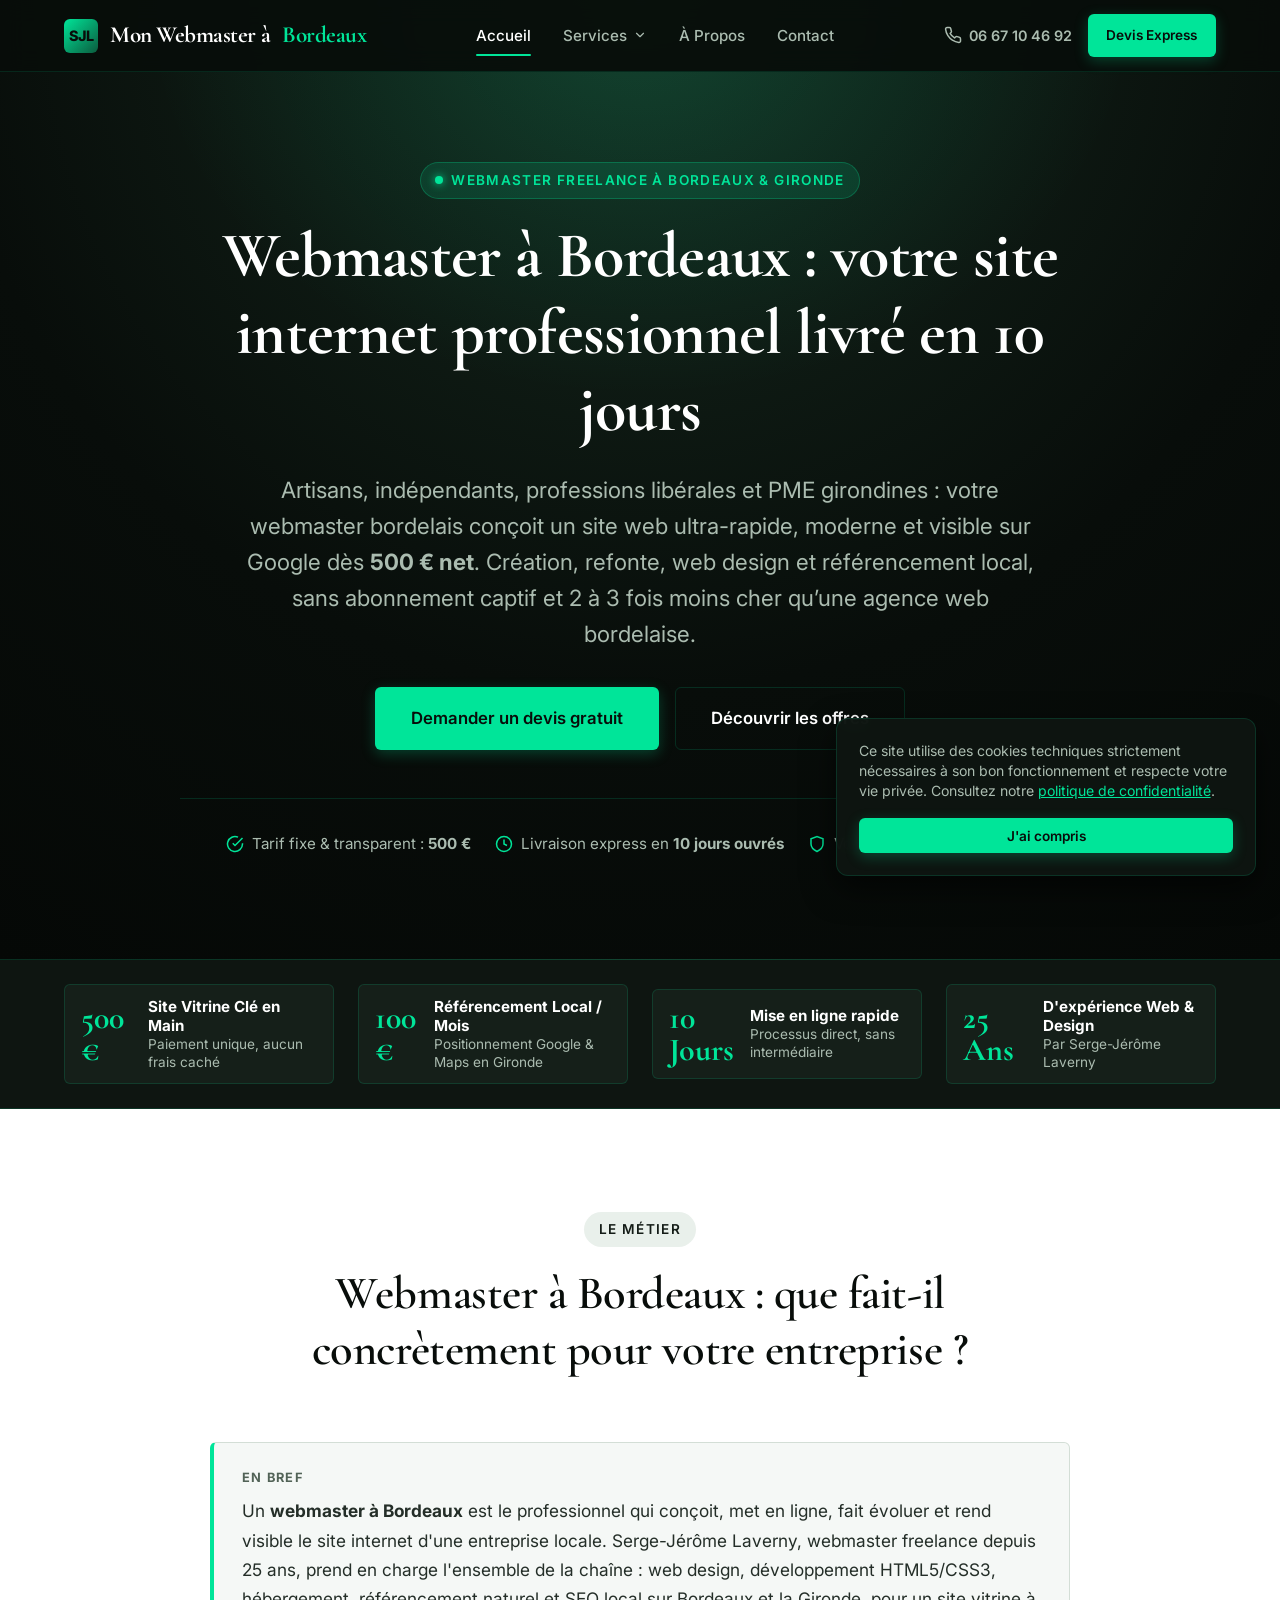
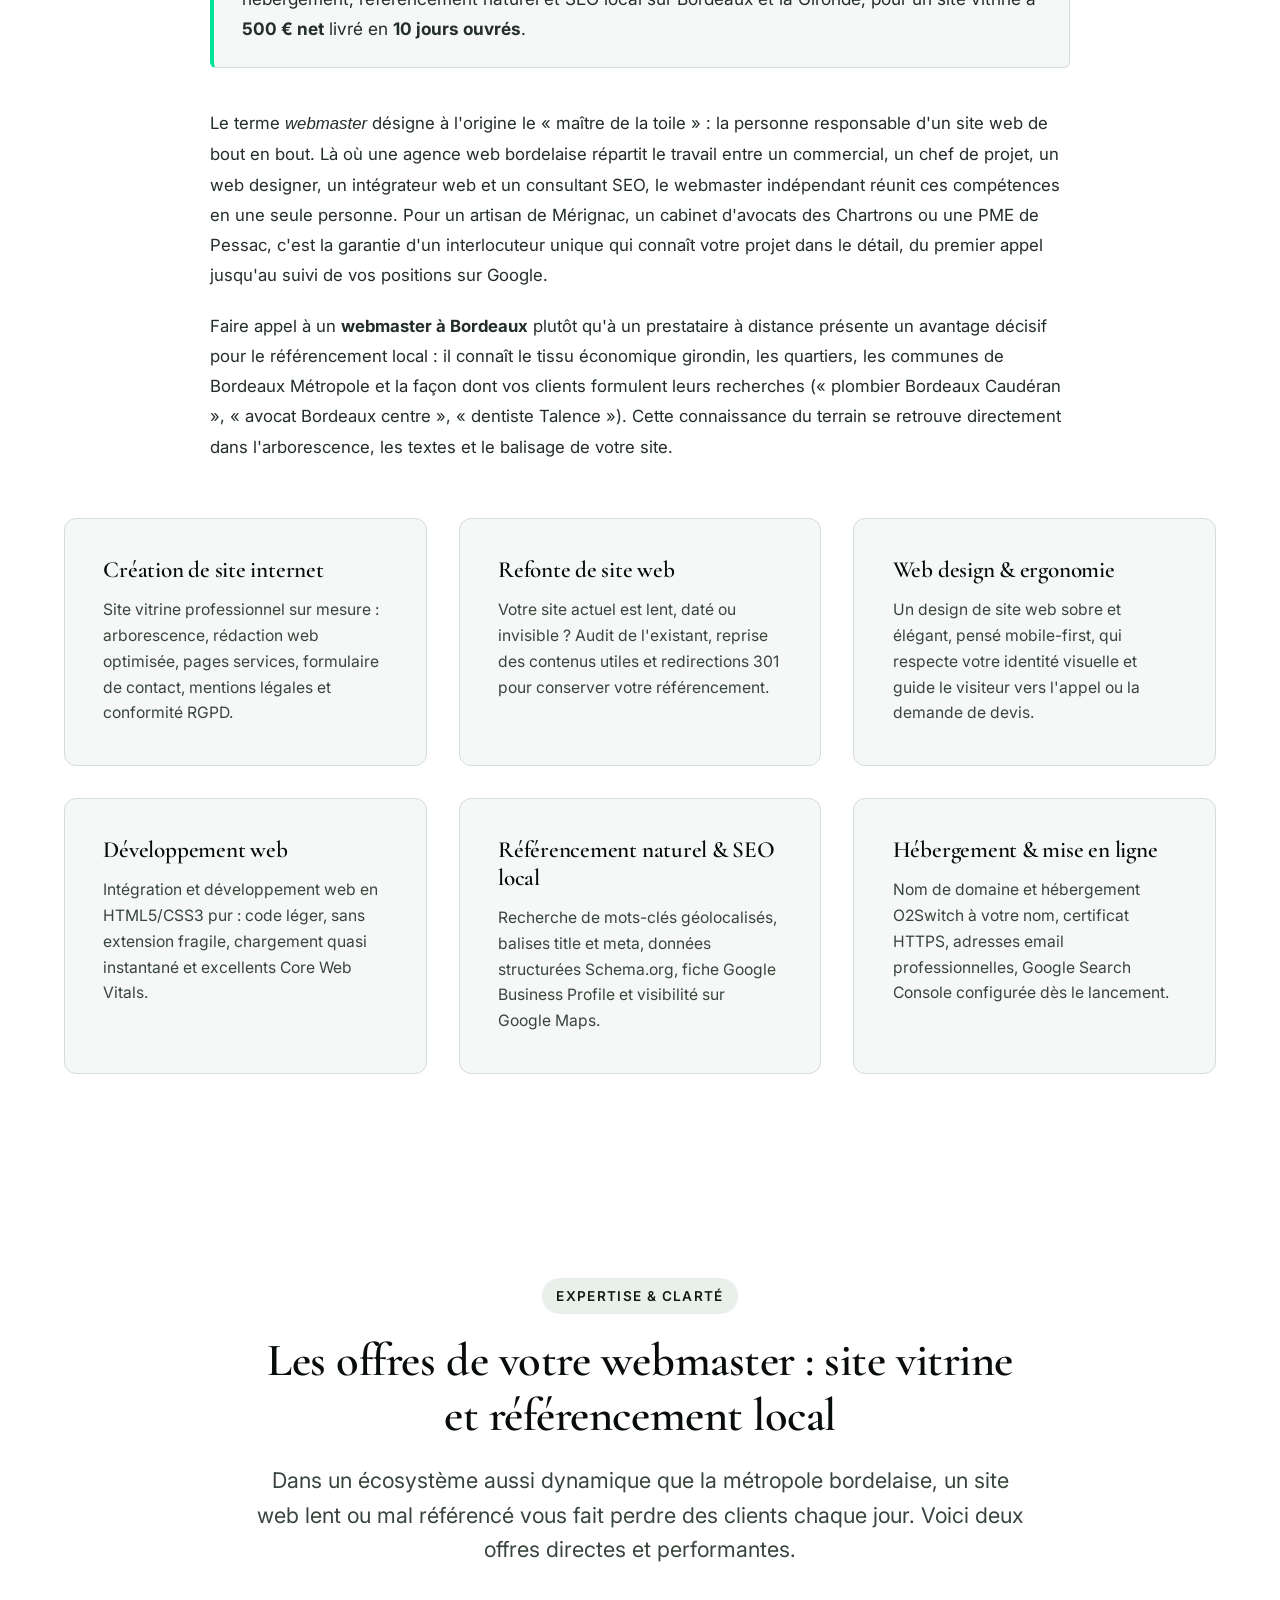
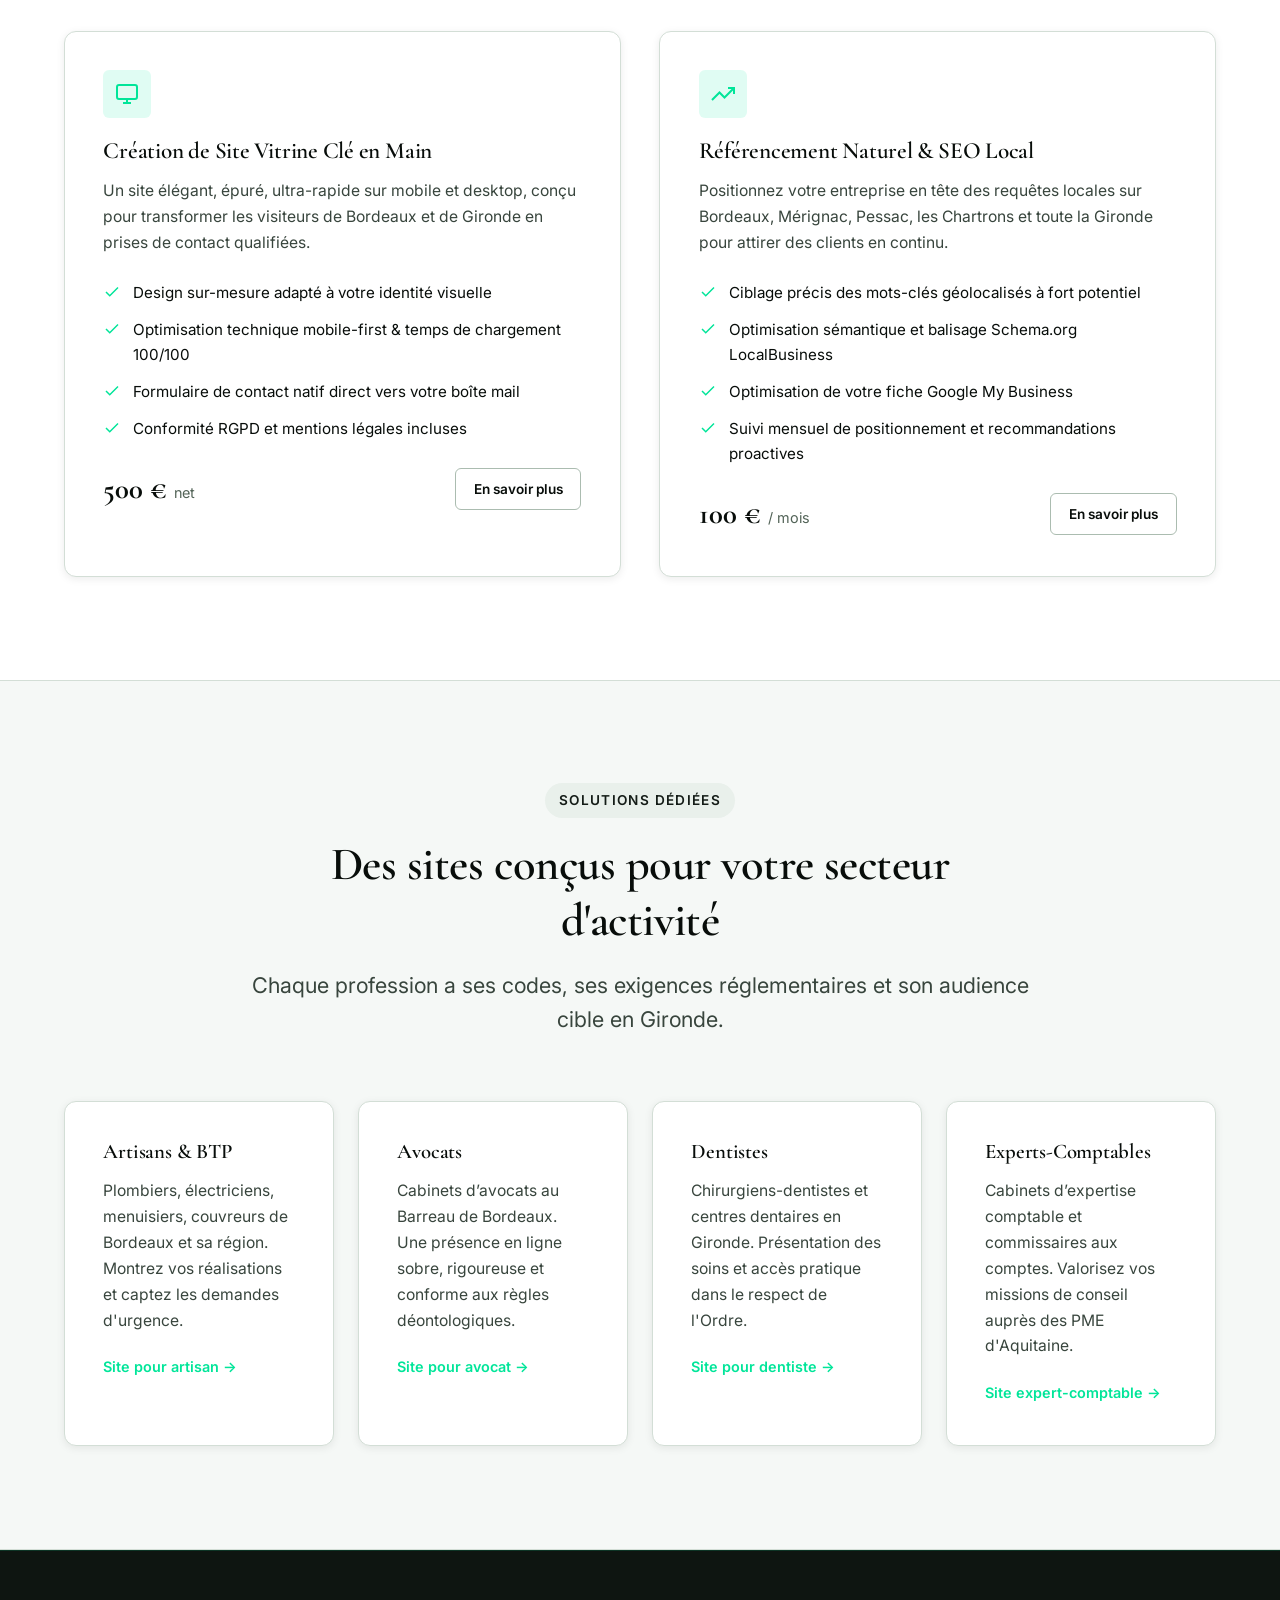
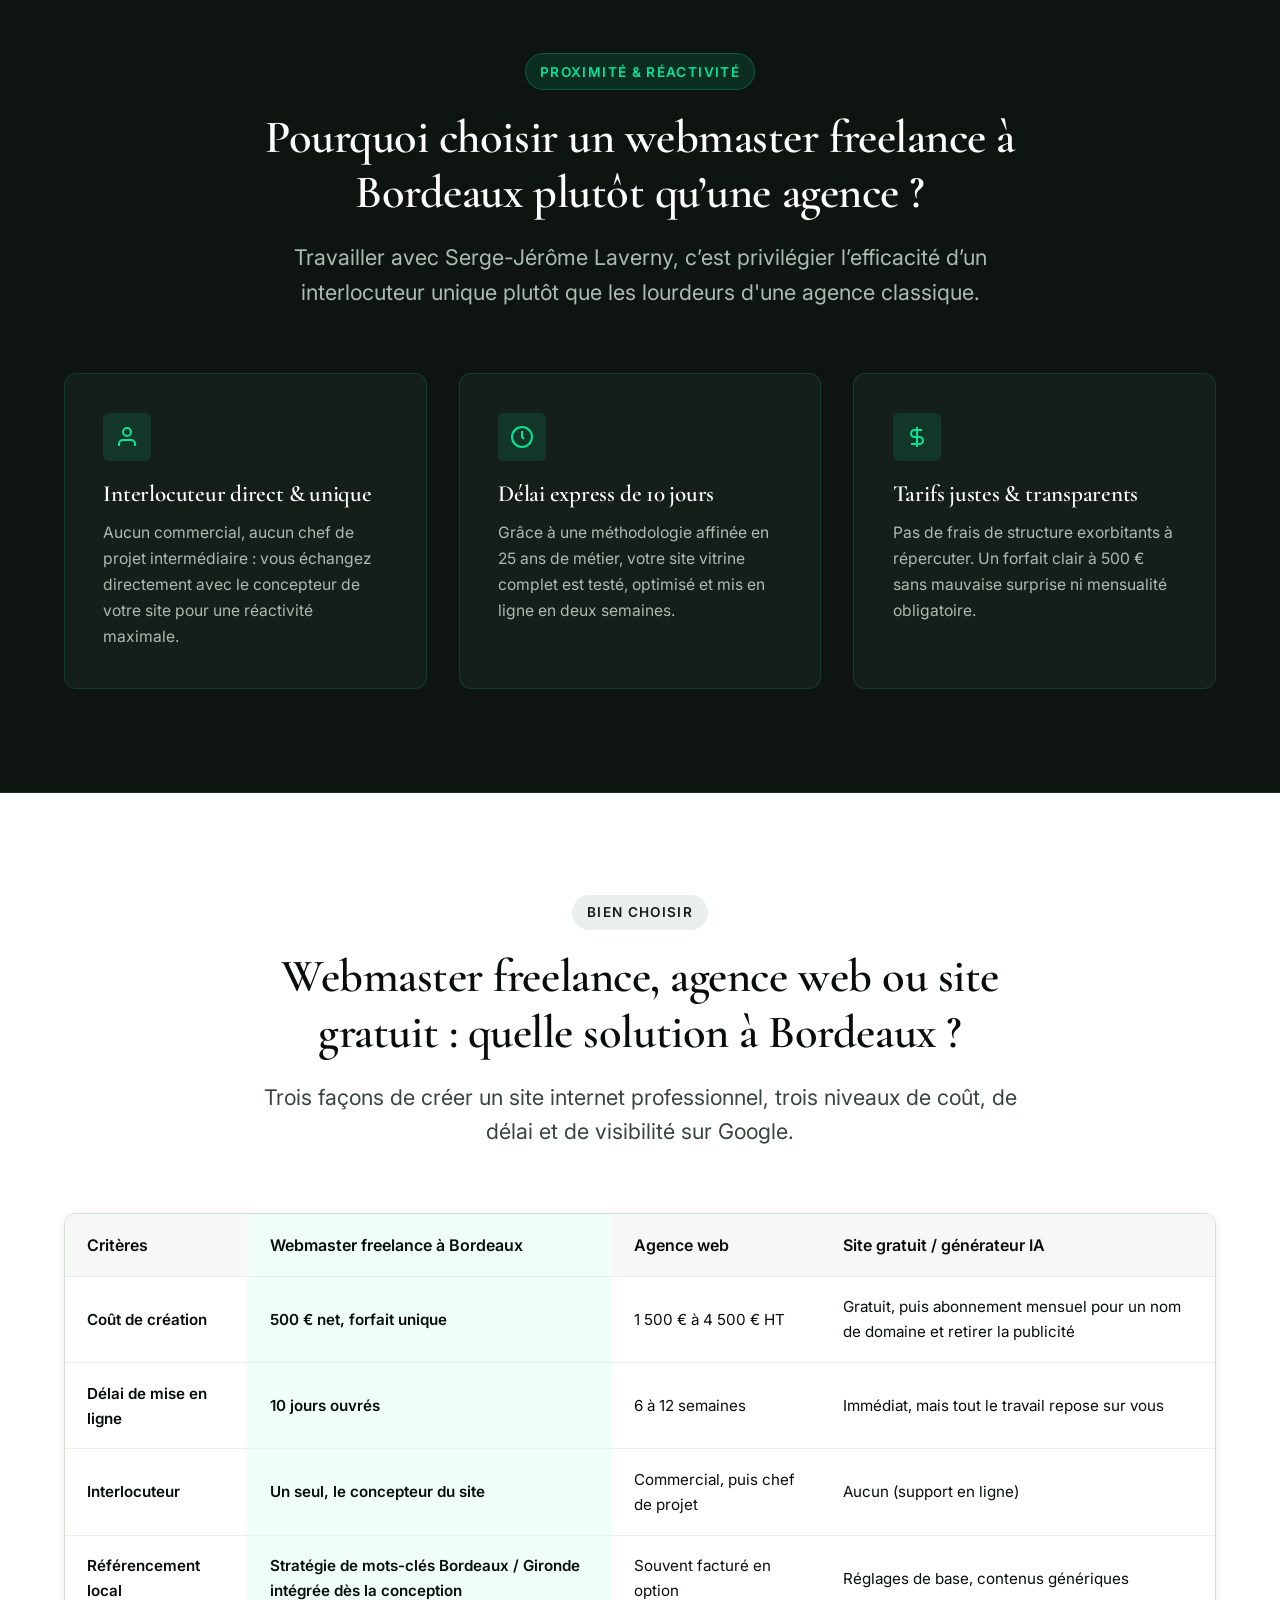
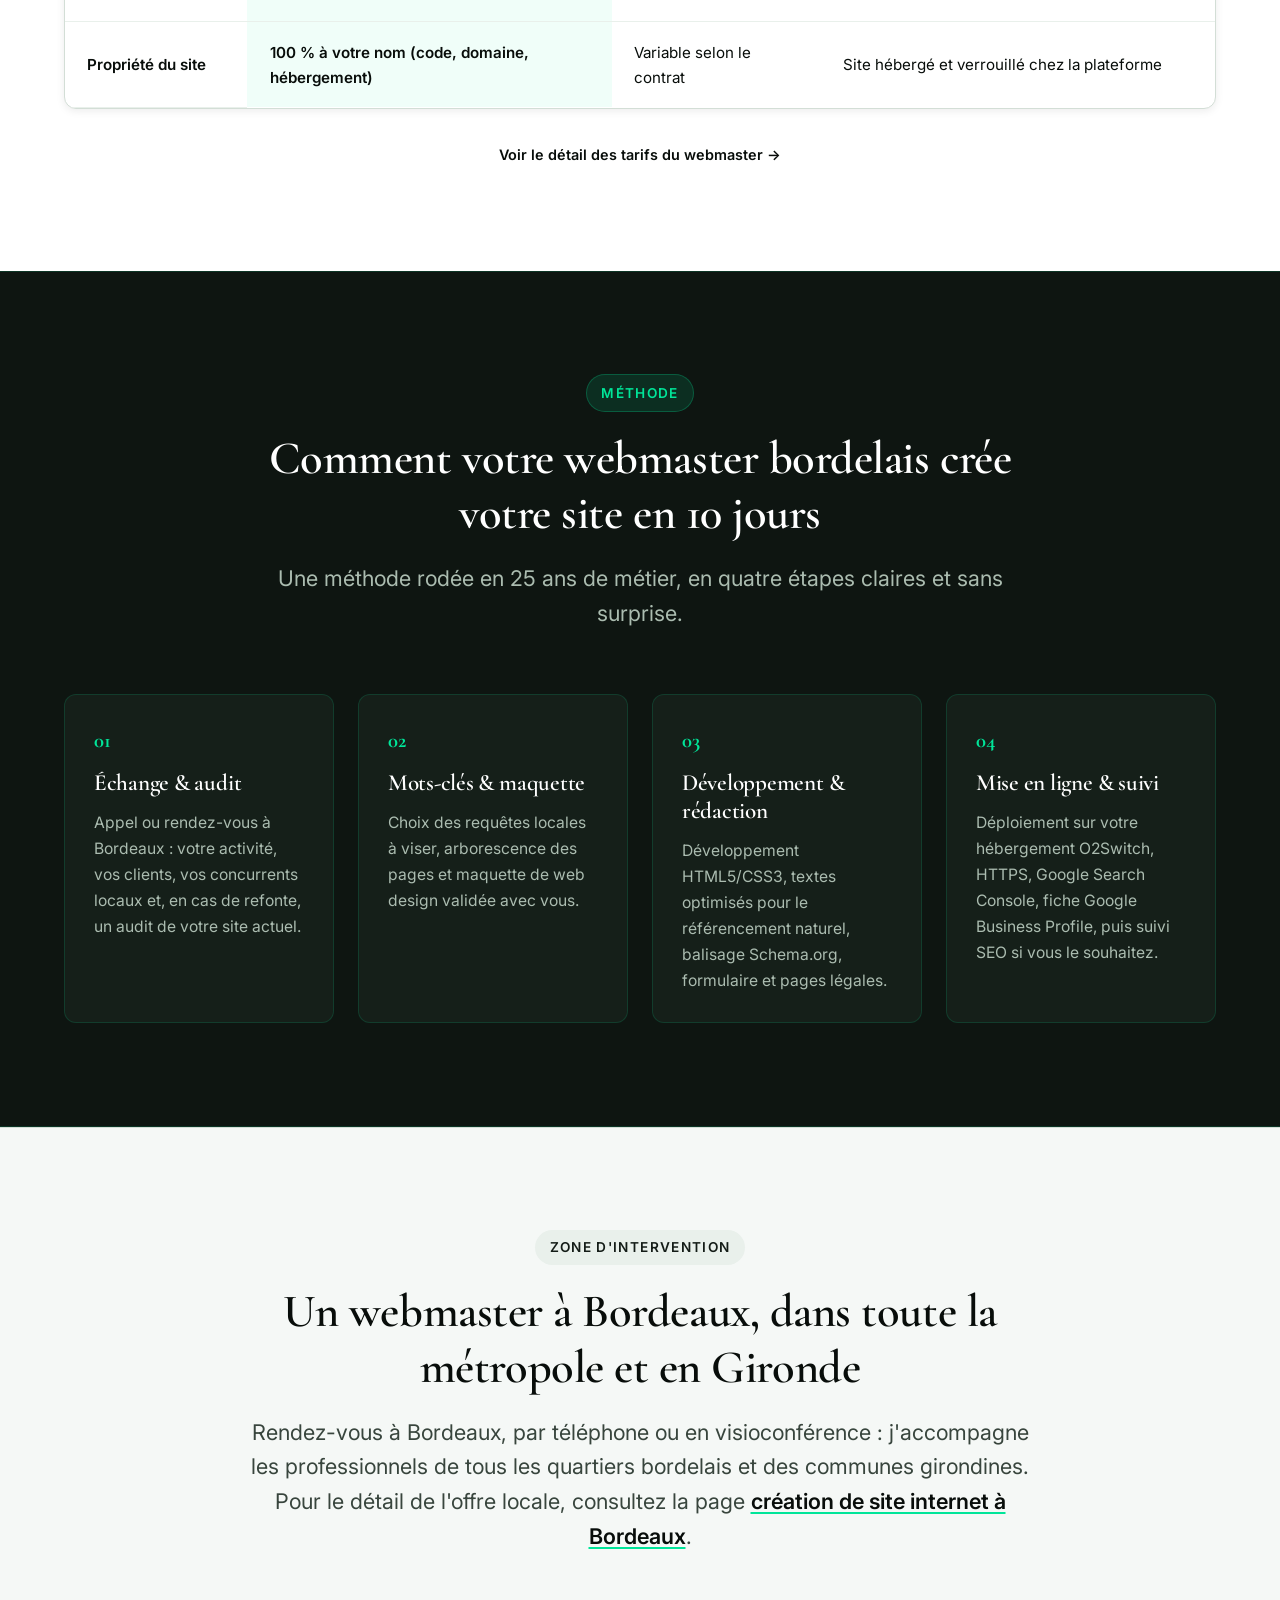
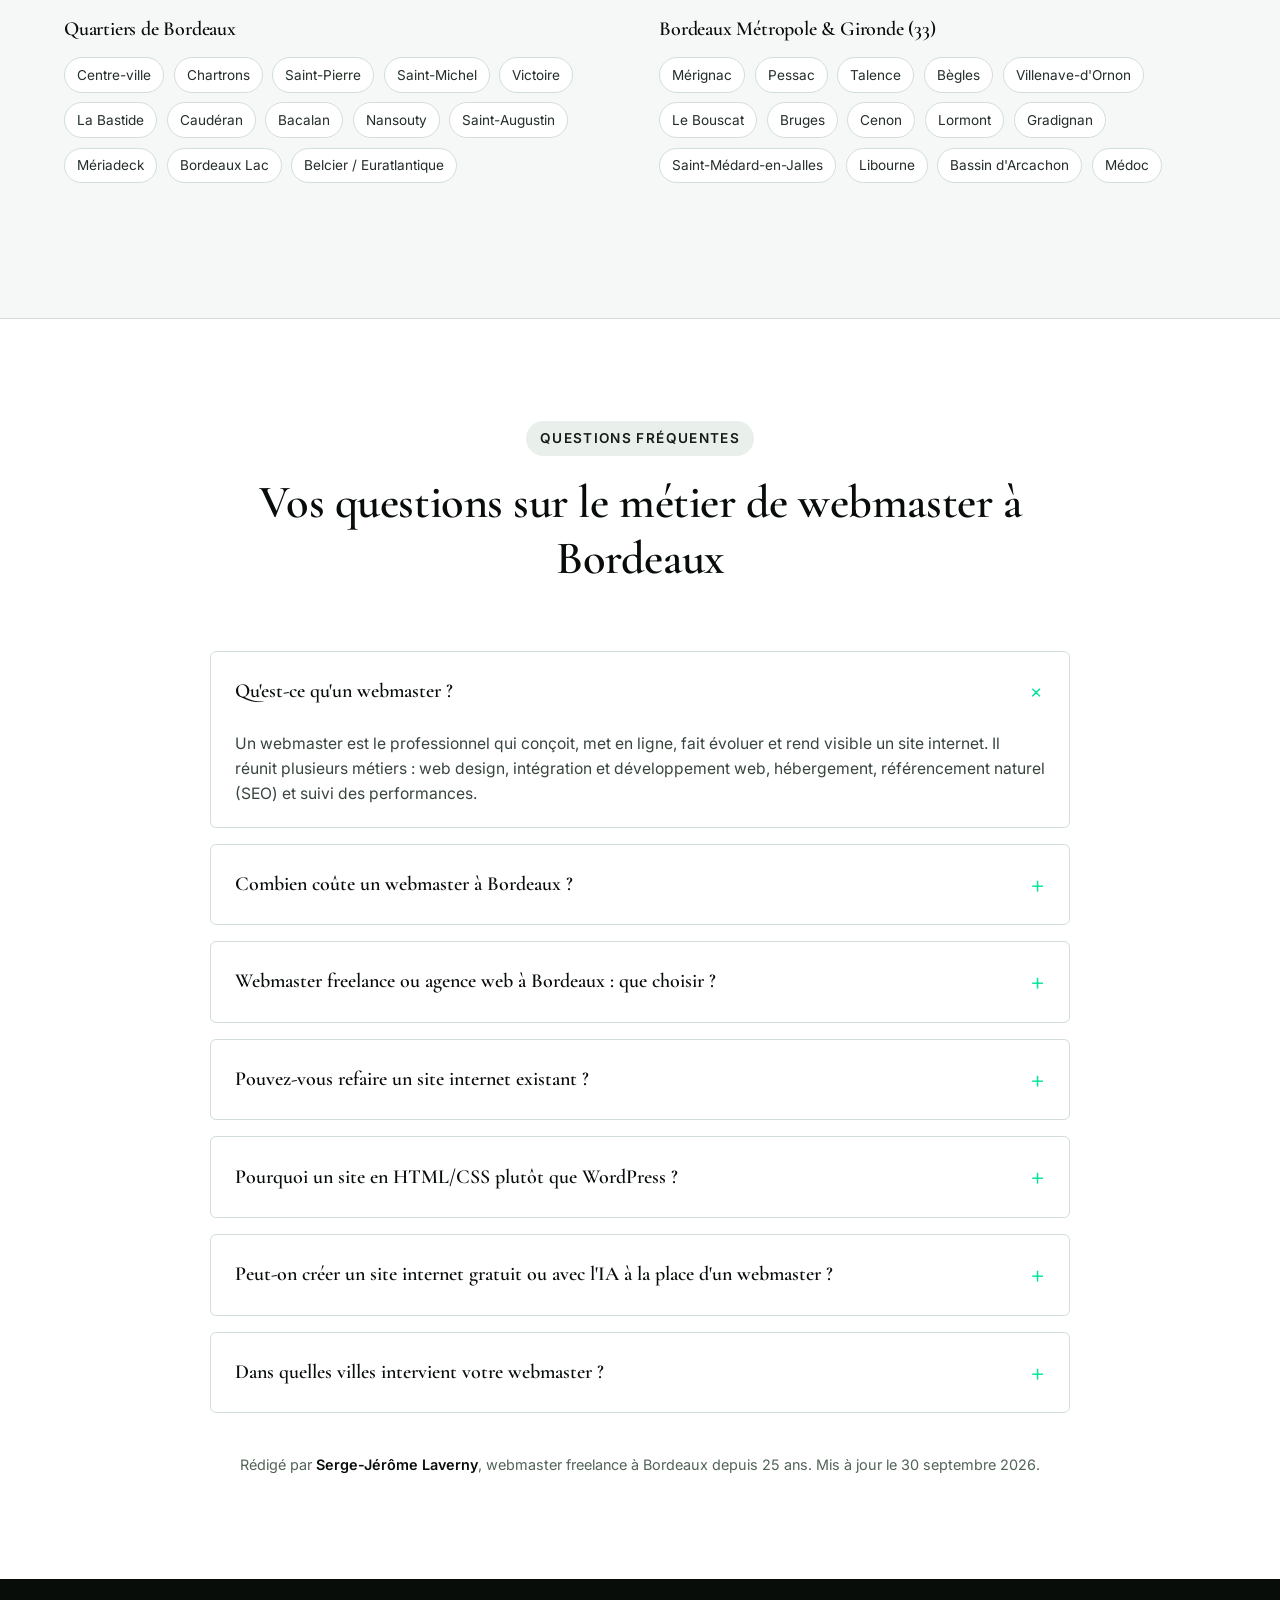
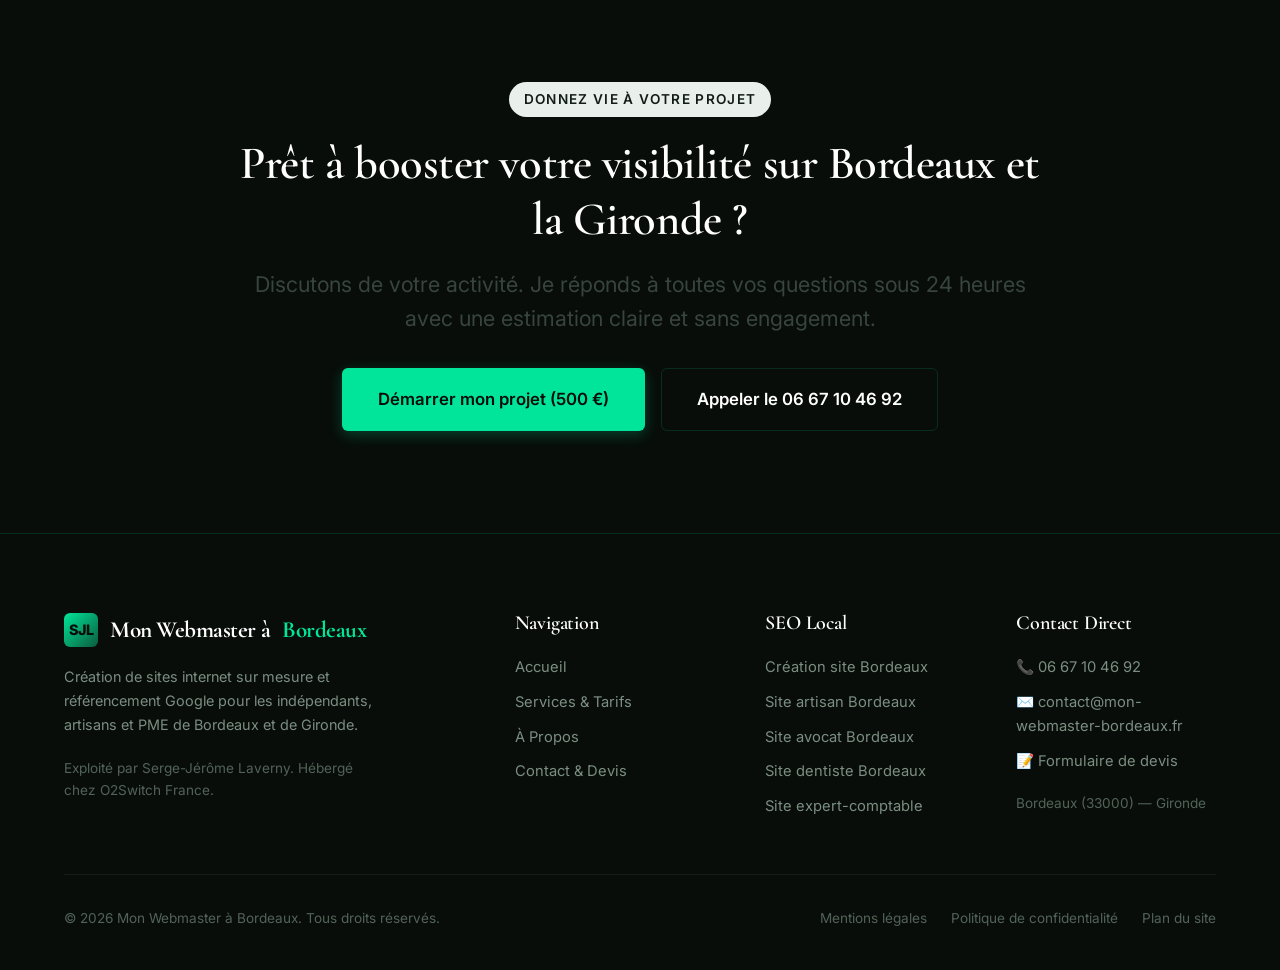
==== commit 5979aaf7: "Accueil : enrichissement sémantique et GEO sur « webmaster Bordeaux » - Title, meta description et H" ====
--- a/index.html
+++ b/index.html
@@ -3,8 +3,8 @@
 <head>
   <meta charset="UTF-8">
   <meta name="viewport" content="width=device-width, initial-scale=1.0">
-  <title>Webmaster à Bordeaux | Création de Site Internet & SEO Local</title>
-  <meta name="description" content="Webmaster freelance à Bordeaux. Création de sites internet vitrines sur mesure dès 500 € et référencement Google local à 100 €/mois en Gironde. Livraison en 10 jours.">
+  <title>Webmaster Bordeaux | Création de site internet & SEO local dès 500 €</title>
+  <meta name="description" content="Webmaster à Bordeaux depuis 25 ans : création et refonte de site internet vitrine dès 500 €, web design, développement HTML/CSS et référencement Google local en Gironde. Livré en 10 jours.">
   <meta name="robots" content="index, follow">
   <link rel="canonical" href="https://www.mon-webmaster-bordeaux.fr/">
   <link rel="icon" href="favicon.svg" type="image/svg+xml">
@@ -13,78 +13,184 @@
   
   <!-- Open Graph -->
   <meta property="og:type" content="website">
-  <meta property="og:title" content="Webmaster à Bordeaux | Serge-Jérôme Laverny">
+  <meta property="og:title" content="Webmaster Bordeaux | Serge-Jérôme Laverny, webmaster freelance">
   <meta property="og:description" content="Création de sites web professionnels pour indépendants, artisans et PME à Bordeaux et en Gironde. Offre transparente dès 500 €.">
   <meta property="og:url" content="https://www.mon-webmaster-bordeaux.fr/">
   <meta property="og:locale" content="fr_FR">
+  <meta property="og:site_name" content="Mon Webmaster à Bordeaux">
+  <meta property="og:image" content="https://www.mon-webmaster-bordeaux.fr/images/icon-512.png">
+  <meta name="author" content="Serge-Jérôme Laverny">
+  <meta name="geo.region" content="FR-33">
+  <meta name="geo.placename" content="Bordeaux">
+  <meta name="geo.position" content="44.837789;-0.57918">
+  <meta name="ICBM" content="44.837789, -0.57918">
 
   <!-- Stylesheet -->
-  <link rel="stylesheet" href="css/style.css?v=1">
+  <link rel="stylesheet" href="css/style.css?v=2">
 
   <!-- Schema.org JSON-LD -->
   <script type="application/ld+json">
   {
     "@context": "https://schema.org",
-    "@type": "LocalBusiness",
-    "name": "Mon Webmaster à Bordeaux",
-    "image": "https://www.mon-webmaster-bordeaux.fr/img/logo.png",
-    "url": "https://www.mon-webmaster-bordeaux.fr/",
-    "telephone": "+33667104692",
-    "email": "contact@mon-webmaster-bordeaux.fr",
-    "priceRange": "500€ - 1500€",
-    "address": {
-      "@type": "PostalAddress",
-      "addressLocality": "Bordeaux",
-      "postalCode": "33000",
-      "addressRegion": "Nouvelle-Aquitaine",
-      "addressCountry": "FR"
-    },
-    "geo": {
-      "@type": "GeoCoordinates",
-      "latitude": 44.837789,
-      "longitude": -0.57918
-    },
-    "openingHoursSpecification": {
-      "@type": "OpeningHoursSpecification",
-      "dayOfWeek": [
-        "Monday",
-        "Tuesday",
-        "Wednesday",
-        "Thursday",
-        "Friday"
-      ],
-      "opens": "09:00",
-      "closes": "19:00"
-    },
-    "areaServed": [
-      { "@type": "City", "name": "Bordeaux" },
-      { "@type": "AdministrativeArea", "name": "Gironde" },
-      { "@type": "AdministrativeArea", "name": "Nouvelle-Aquitaine" }
-    ],
-    "founder": {
-      "@type": "Person",
-      "name": "Serge-Jérôme Laverny"
-    },
-    "makesOffer": [
+    "@graph": [
       {
-        "@type": "Offer",
-        "itemOffered": {
-          "@type": "Service",
-          "name": "Création de site internet vitrine à Bordeaux",
-          "description": "Site vitrine sur mesure, rapide, responsive et optimisé pour le référencement local."
-        },
-        "price": "500",
-        "priceCurrency": "EUR"
+        "@type": "WebSite",
+        "@id": "https://www.mon-webmaster-bordeaux.fr/#website",
+        "url": "https://www.mon-webmaster-bordeaux.fr/",
+        "name": "Mon Webmaster à Bordeaux",
+        "alternateName": ["Webmaster Bordeaux", "Webmaster à Bordeaux"],
+        "inLanguage": "fr-FR",
+        "publisher": { "@id": "https://www.mon-webmaster-bordeaux.fr/#business" }
       },
       {
-        "@type": "Offer",
-        "itemOffered": {
-          "@type": "Service",
-          "name": "Référencement naturel Google local (SEO)",
-          "description": "Stratégie de positionnement sur Google et Google Maps à Bordeaux et en Gironde."
+        "@type": "WebPage",
+        "@id": "https://www.mon-webmaster-bordeaux.fr/#webpage",
+        "url": "https://www.mon-webmaster-bordeaux.fr/",
+        "name": "Webmaster Bordeaux | Création de site internet & SEO local dès 500 €",
+        "isPartOf": { "@id": "https://www.mon-webmaster-bordeaux.fr/#website" },
+        "about": { "@id": "https://www.mon-webmaster-bordeaux.fr/#business" },
+        "author": { "@id": "https://www.mon-webmaster-bordeaux.fr/#founder" },
+        "dateModified": "2026-09-30",
+        "inLanguage": "fr-FR"
+      },
+      {
+        "@type": ["LocalBusiness", "ProfessionalService"],
+        "@id": "https://www.mon-webmaster-bordeaux.fr/#business",
+        "name": "Mon Webmaster à Bordeaux",
+        "alternateName": "Webmaster Bordeaux",
+        "description": "Webmaster freelance à Bordeaux : création et refonte de sites internet vitrines en HTML5/CSS3, web design, référencement naturel et SEO local pour les indépendants, artisans, professions libérales et PME de Gironde.",
+        "image": "https://www.mon-webmaster-bordeaux.fr/images/icon-512.png",
+        "logo": "https://www.mon-webmaster-bordeaux.fr/images/icon-512.png",
+        "url": "https://www.mon-webmaster-bordeaux.fr/",
+        "telephone": "+33667104692",
+        "email": "contact@mon-webmaster-bordeaux.fr",
+        "priceRange": "500€ - 1500€",
+        "address": {
+          "@type": "PostalAddress",
+          "addressLocality": "Bordeaux",
+          "postalCode": "33000",
+          "addressRegion": "Nouvelle-Aquitaine",
+          "addressCountry": "FR"
         },
-        "price": "100",
-        "priceCurrency": "EUR"
+        "geo": {
+          "@type": "GeoCoordinates",
+          "latitude": 44.837789,
+          "longitude": -0.57918
+        },
+        "openingHoursSpecification": {
+          "@type": "OpeningHoursSpecification",
+          "dayOfWeek": ["Monday", "Tuesday", "Wednesday", "Thursday", "Friday"],
+          "opens": "09:00",
+          "closes": "19:00"
+        },
+        "areaServed": [
+          { "@type": "City", "name": "Bordeaux" },
+          { "@type": "City", "name": "Mérignac" },
+          { "@type": "City", "name": "Pessac" },
+          { "@type": "City", "name": "Talence" },
+          { "@type": "City", "name": "Bègles" },
+          { "@type": "City", "name": "Villenave-d'Ornon" },
+          { "@type": "City", "name": "Le Bouscat" },
+          { "@type": "City", "name": "Libourne" },
+          { "@type": "City", "name": "Arcachon" },
+          { "@type": "AdministrativeArea", "name": "Bordeaux Métropole" },
+          { "@type": "AdministrativeArea", "name": "Gironde" },
+          { "@type": "AdministrativeArea", "name": "Nouvelle-Aquitaine" }
+        ],
+        "knowsAbout": [
+          "Création de site internet",
+          "Refonte de site internet",
+          "Site vitrine",
+          "Web design",
+          "Développement web HTML5 / CSS3",
+          "Intégration web",
+          "Référencement naturel (SEO)",
+          "SEO local",
+          "Google Business Profile",
+          "Core Web Vitals",
+          "Hébergement web",
+          "RGPD"
+        ],
+        "founder": { "@id": "https://www.mon-webmaster-bordeaux.fr/#founder" },
+        "hasOfferCatalog": {
+          "@type": "OfferCatalog",
+          "name": "Services du webmaster à Bordeaux",
+          "itemListElement": [
+            {
+              "@type": "Offer",
+              "itemOffered": {
+                "@type": "Service",
+                "name": "Création de site internet vitrine à Bordeaux",
+                "serviceType": "Création de site web",
+                "description": "Site vitrine sur mesure, rapide, responsive et optimisé pour le référencement local, livré en 10 jours ouvrés."
+              },
+              "price": "500",
+              "priceCurrency": "EUR"
+            },
+            {
+              "@type": "Offer",
+              "itemOffered": {
+                "@type": "Service",
+                "name": "Référencement naturel Google local (SEO)",
+                "serviceType": "Référencement naturel",
+                "description": "Stratégie de positionnement sur Google et Google Maps à Bordeaux et en Gironde, suivi mensuel sans engagement."
+              },
+              "price": "100",
+              "priceCurrency": "EUR"
+            }
+          ]
+        }
+      },
+      {
+        "@type": "Person",
+        "@id": "https://www.mon-webmaster-bordeaux.fr/#founder",
+        "name": "Serge-Jérôme Laverny",
+        "jobTitle": "Webmaster freelance et consultant SEO",
+        "url": "https://www.mon-webmaster-bordeaux.fr/a-propos.html",
+        "workLocation": { "@type": "Place", "name": "Bordeaux, Gironde" },
+        "worksFor": { "@id": "https://www.mon-webmaster-bordeaux.fr/#business" },
+        "knowsAbout": ["Webmaster", "Création de site internet", "Web design", "Référencement naturel", "SEO local"]
+      },
+      {
+        "@type": "FAQPage",
+        "@id": "https://www.mon-webmaster-bordeaux.fr/#faq",
+        "mainEntity": [
+          {
+            "@type": "Question",
+            "name": "Qu'est-ce qu'un webmaster ?",
+            "acceptedAnswer": { "@type": "Answer", "text": "Un webmaster est le professionnel qui conçoit, met en ligne, fait évoluer et rend visible un site internet. Il réunit plusieurs métiers : web design, intégration et développement web, hébergement, référencement naturel (SEO) et suivi des performances." }
+          },
+          {
+            "@type": "Question",
+            "name": "Combien coûte un webmaster à Bordeaux ?",
+            "acceptedAnswer": { "@type": "Answer", "text": "Un site vitrine complet conçu par Mon Webmaster à Bordeaux coûte 500 € net, en paiement unique. Le suivi en référencement local est proposé à 100 € par mois, sans engagement. Les agences web bordelaises facturent généralement entre 1 500 € et 4 500 € HT pour un site vitrine équivalent." }
+          },
+          {
+            "@type": "Question",
+            "name": "Webmaster freelance ou agence web à Bordeaux : que choisir ?",
+            "acceptedAnswer": { "@type": "Answer", "text": "Un webmaster freelance offre un interlocuteur unique, des délais courts (10 jours ouvrés) et un tarif sans frais de structure. Une agence web convient davantage aux gros projets nécessitant une équipe pluridisciplinaire, comme une plateforme e-commerce complexe." }
+          },
+          {
+            "@type": "Question",
+            "name": "Pouvez-vous refaire un site internet existant ?",
+            "acceptedAnswer": { "@type": "Answer", "text": "Oui. La refonte d'un site vieillissant, lent ou mal référencé (WordPress, Wix, ancien site maison) suit la même méthode qu'une création : audit de l'existant, conservation des contenus et des URL utiles, redirections 301 pour préserver le référencement, puis mise en ligne." }
+          },
+          {
+            "@type": "Question",
+            "name": "Pourquoi un site en HTML/CSS plutôt que WordPress ?",
+            "acceptedAnswer": { "@type": "Answer", "text": "Pour un site vitrine, le code HTML5/CSS3 pur se charge plus vite, n'expose aucune faille d'extension et ne demande pas de mises à jour permanentes. WordPress reste pertinent pour un blog très alimenté ou une boutique WooCommerce." }
+          },
+          {
+            "@type": "Question",
+            "name": "Peut-on créer un site internet gratuit ou avec l'IA à la place d'un webmaster ?",
+            "acceptedAnswer": { "@type": "Answer", "text": "Les créateurs de site gratuits et les générateurs IA permettent d'obtenir une page rapidement, mais le site reste souvent hébergé chez la plateforme, peu personnalisé et difficile à positionner sur Google face aux concurrents locaux. Un webmaster apporte une stratégie de mots-clés, une structure technique propre et un site dont vous êtes propriétaire." }
+          },
+          {
+            "@type": "Question",
+            "name": "Dans quelles villes intervient votre webmaster ?",
+            "acceptedAnswer": { "@type": "Answer", "text": "Dans tous les quartiers de Bordeaux et dans toute la Gironde : Mérignac, Pessac, Talence, Bègles, Villenave-d'Ornon, Le Bouscat, Cenon, Lormont, Gradignan, Libourne, le Bassin d'Arcachon et le Médoc. Les échanges se font en rendez-vous à Bordeaux, par téléphone ou en visioconférence." }
+          }
+        ]
       }
     ]
   }
@@ -162,9 +268,9 @@
             <span class="badge-dot"></span>
             Webmaster Freelance à Bordeaux & Gironde
           </div>
-          <h1>Votre site internet professionnel à Bordeaux, livré en 10 jours</h1>
+          <h1>Webmaster à Bordeaux : votre site internet professionnel livré en 10 jours</h1>
           <p class="hero-lead">
-            Artisans, indépendants, professions libérales et PME girondines : obtenez un site web ultra-rapide, moderne et visible sur Google dès <strong>500 € net</strong>. Sans abonnement captif, 2 à 3 fois moins cher qu’une agence bordelaise.
+            Artisans, indépendants, professions libérales et PME girondines : votre webmaster bordelais conçoit un site web ultra-rapide, moderne et visible sur Google dès <strong>500 € net</strong>. Création, refonte, web design et référencement local, sans abonnement captif et 2 à 3 fois moins cher qu’une agence web bordelaise.
           </p>
           
           <div class="btn-group" style="justify-content: center;">
@@ -226,12 +332,65 @@
       </div>
     </aside>
 
+    <!-- Le métier de webmaster à Bordeaux (bloc définitionnel) -->
+    <section class="section section-white" aria-labelledby="webmaster-title">
+      <div class="container">
+        <div class="header-center">
+          <div class="eyebrow">Le Métier</div>
+          <h2 id="webmaster-title">Webmaster à Bordeaux : que fait-il concrètement pour votre entreprise ?</h2>
+        </div>
+
+        <div class="answer-box">
+          <p class="answer-box-label">En bref</p>
+          <p>
+            Un <strong>webmaster à Bordeaux</strong> est le professionnel qui conçoit, met en ligne, fait évoluer et rend visible le site internet d'une entreprise locale. Serge-Jérôme Laverny, webmaster freelance depuis 25 ans, prend en charge l'ensemble de la chaîne : web design, développement HTML5/CSS3, hébergement, référencement naturel et SEO local sur Bordeaux et la Gironde, pour un site vitrine à <strong>500 € net</strong> livré en <strong>10 jours ouvrés</strong>.
+          </p>
+        </div>
+
+        <div class="prose">
+          <p>
+            Le terme <em>webmaster</em> désigne à l'origine le « maître de la toile » : la personne responsable d'un site web de bout en bout. Là où une agence web bordelaise répartit le travail entre un commercial, un chef de projet, un web designer, un intégrateur web et un consultant SEO, le webmaster indépendant réunit ces compétences en une seule personne. Pour un artisan de Mérignac, un cabinet d'avocats des Chartrons ou une PME de Pessac, c'est la garantie d'un interlocuteur unique qui connaît votre projet dans le détail, du premier appel jusqu'au suivi de vos positions sur Google.
+          </p>
+          <p>
+            Faire appel à un <strong>webmaster à Bordeaux</strong> plutôt qu'à un prestataire à distance présente un avantage décisif pour le référencement local : il connaît le tissu économique girondin, les quartiers, les communes de Bordeaux Métropole et la façon dont vos clients formulent leurs recherches (« plombier Bordeaux Caudéran », « avocat Bordeaux centre », « dentiste Talence »). Cette connaissance du terrain se retrouve directement dans l'arborescence, les textes et le balisage de votre site.
+          </p>
+        </div>
+
+        <div class="grid-3 mission-grid">
+          <div class="card card-light">
+            <h3 class="card-title">Création de site internet</h3>
+            <p class="card-desc">Site vitrine professionnel sur mesure : arborescence, rédaction web optimisée, pages services, formulaire de contact, mentions légales et conformité RGPD.</p>
+          </div>
+          <div class="card card-light">
+            <h3 class="card-title">Refonte de site web</h3>
+            <p class="card-desc">Votre site actuel est lent, daté ou invisible ? Audit de l'existant, reprise des contenus utiles et redirections 301 pour conserver votre référencement.</p>
+          </div>
+          <div class="card card-light">
+            <h3 class="card-title">Web design & ergonomie</h3>
+            <p class="card-desc">Un design de site web sobre et élégant, pensé mobile-first, qui respecte votre identité visuelle et guide le visiteur vers l'appel ou la demande de devis.</p>
+          </div>
+          <div class="card card-light">
+            <h3 class="card-title">Développement web</h3>
+            <p class="card-desc">Intégration et développement web en HTML5/CSS3 pur : code léger, sans extension fragile, chargement quasi instantané et excellents Core Web Vitals.</p>
+          </div>
+          <div class="card card-light">
+            <h3 class="card-title">Référencement naturel & SEO local</h3>
+            <p class="card-desc">Recherche de mots-clés géolocalisés, balises title et meta, données structurées Schema.org, fiche Google Business Profile et visibilité sur Google Maps.</p>
+          </div>
+          <div class="card card-light">
+            <h3 class="card-title">Hébergement & mise en ligne</h3>
+            <p class="card-desc">Nom de domaine et hébergement O2Switch à votre nom, certificat HTTPS, adresses email professionnelles, Google Search Console configurée dès le lancement.</p>
+          </div>
+        </div>
+      </div>
+    </section>
+
     <!-- Services Overview -->
     <section class="section section-white" aria-labelledby="services-title">
       <div class="container">
         <div class="header-center">
           <div class="eyebrow">Expertise & Clarté</div>
-          <h2 id="services-title">Des solutions web concrètes pour dynamiser votre activité bordelaise</h2>
+          <h2 id="services-title">Les offres de votre webmaster : site vitrine et référencement local</h2>
           <p class="lead">Dans un écosystème aussi dynamique que la métropole bordelaise, un site web lent ou mal référencé vous fait perdre des clients chaque jour. Voici deux offres directes et performantes.</p>
         </div>
 
@@ -344,7 +503,7 @@
       <div class="container">
         <div class="header-center">
           <div class="eyebrow">Proximité & Réactivité</div>
-          <h2 id="advantages-title">Pourquoi choisir un webmaster freelance à Bordeaux ?</h2>
+          <h2 id="advantages-title">Pourquoi choisir un webmaster freelance à Bordeaux plutôt qu’une agence ?</h2>
           <p class="lead">Travailler avec Serge-Jérôme Laverny, c’est privilégier l’efficacité d’un interlocuteur unique plutôt que les lourdeurs d'une agence classique.</p>
         </div>
 
@@ -373,6 +532,219 @@
             <p class="card-desc">Pas de frais de structure exorbitants à répercuter. Un forfait clair à 500 € sans mauvaise surprise ni mensualité obligatoire.</p>
           </div>
         </div>
+      </div>
+    </section>
+
+    <!-- Comparatif : webmaster freelance, agence web, site gratuit / IA -->
+    <section class="section section-white" aria-labelledby="compare-title">
+      <div class="container">
+        <div class="header-center">
+          <div class="eyebrow">Bien Choisir</div>
+          <h2 id="compare-title">Webmaster freelance, agence web ou site gratuit : quelle solution à Bordeaux ?</h2>
+          <p class="lead">Trois façons de créer un site internet professionnel, trois niveaux de coût, de délai et de visibilité sur Google.</p>
+        </div>
+
+        <div class="comparison-wrapper">
+          <table class="comparison-table">
+            <caption class="visually-hidden">Comparatif entre un webmaster freelance à Bordeaux, une agence web et un créateur de site gratuit ou IA</caption>
+            <thead>
+              <tr>
+                <th scope="col">Critères</th>
+                <th scope="col" class="highlight">Webmaster freelance à Bordeaux</th>
+                <th scope="col">Agence web</th>
+                <th scope="col">Site gratuit / générateur IA</th>
+              </tr>
+            </thead>
+            <tbody>
+              <tr>
+                <th scope="row">Coût de création</th>
+                <td class="highlight">500 € net, forfait unique</td>
+                <td>1 500 € à 4 500 € HT</td>
+                <td>Gratuit, puis abonnement mensuel pour un nom de domaine et retirer la publicité</td>
+              </tr>
+              <tr>
+                <th scope="row">Délai de mise en ligne</th>
+                <td class="highlight">10 jours ouvrés</td>
+                <td>6 à 12 semaines</td>
+                <td>Immédiat, mais tout le travail repose sur vous</td>
+              </tr>
+              <tr>
+                <th scope="row">Interlocuteur</th>
+                <td class="highlight">Un seul, le concepteur du site</td>
+                <td>Commercial, puis chef de projet</td>
+                <td>Aucun (support en ligne)</td>
+              </tr>
+              <tr>
+                <th scope="row">Référencement local</th>
+                <td class="highlight">Stratégie de mots-clés Bordeaux / Gironde intégrée dès la conception</td>
+                <td>Souvent facturé en option</td>
+                <td>Réglages de base, contenus génériques</td>
+              </tr>
+              <tr>
+                <th scope="row">Propriété du site</th>
+                <td class="highlight">100 % à votre nom (code, domaine, hébergement)</td>
+                <td>Variable selon le contrat</td>
+                <td>Site hébergé et verrouillé chez la plateforme</td>
+              </tr>
+            </tbody>
+          </table>
+        </div>
+
+        <p class="text-center" style="margin-top: 2rem;">
+          <a href="services.html" class="card-link" style="color: var(--black);">Voir le détail des tarifs du webmaster →</a>
+        </p>
+      </div>
+    </section>
+
+    <!-- Méthode de travail -->
+    <section class="section section-dark" aria-labelledby="method-title">
+      <div class="container">
+        <div class="header-center">
+          <div class="eyebrow">Méthode</div>
+          <h2 id="method-title">Comment votre webmaster bordelais crée votre site en 10 jours</h2>
+          <p class="lead">Une méthode rodée en 25 ans de métier, en quatre étapes claires et sans surprise.</p>
+        </div>
+
+        <ol class="grid-4 steps-list">
+          <li class="step-card">
+            <span class="step-num">01</span>
+            <h3 class="card-title">Échange & audit</h3>
+            <p class="card-desc">Appel ou rendez-vous à Bordeaux : votre activité, vos clients, vos concurrents locaux et, en cas de refonte, un audit de votre site actuel.</p>
+          </li>
+          <li class="step-card">
+            <span class="step-num">02</span>
+            <h3 class="card-title">Mots-clés & maquette</h3>
+            <p class="card-desc">Choix des requêtes locales à viser, arborescence des pages et maquette de web design validée avec vous.</p>
+          </li>
+          <li class="step-card">
+            <span class="step-num">03</span>
+            <h3 class="card-title">Développement & rédaction</h3>
+            <p class="card-desc">Développement HTML5/CSS3, textes optimisés pour le référencement naturel, balisage Schema.org, formulaire et pages légales.</p>
+          </li>
+          <li class="step-card">
+            <span class="step-num">04</span>
+            <h3 class="card-title">Mise en ligne & suivi</h3>
+            <p class="card-desc">Déploiement sur votre hébergement O2Switch, HTTPS, Google Search Console, fiche Google Business Profile, puis suivi SEO si vous le souhaitez.</p>
+          </li>
+        </ol>
+      </div>
+    </section>
+
+    <!-- Zone d'intervention -->
+    <section class="section section-light" aria-labelledby="area-title">
+      <div class="container">
+        <div class="header-center">
+          <div class="eyebrow">Zone d'Intervention</div>
+          <h2 id="area-title">Un webmaster à Bordeaux, dans toute la métropole et en Gironde</h2>
+          <p class="lead">
+            Rendez-vous à Bordeaux, par téléphone ou en visioconférence : j'accompagne les professionnels de tous les quartiers bordelais et des communes girondines. Pour le détail de l'offre locale, consultez la page <a href="creation-site-internet-bordeaux.html" class="inline-link">création de site internet à Bordeaux</a>.
+          </p>
+        </div>
+
+        <div class="grid-2">
+          <div class="geo-block">
+            <h3 class="geo-title geo-title-dark">Quartiers de Bordeaux</h3>
+            <ul class="tag-cloud">
+              <li class="tag">Centre-ville</li>
+              <li class="tag">Chartrons</li>
+              <li class="tag">Saint-Pierre</li>
+              <li class="tag">Saint-Michel</li>
+              <li class="tag">Victoire</li>
+              <li class="tag">La Bastide</li>
+              <li class="tag">Caudéran</li>
+              <li class="tag">Bacalan</li>
+              <li class="tag">Nansouty</li>
+              <li class="tag">Saint-Augustin</li>
+              <li class="tag">Mériadeck</li>
+              <li class="tag">Bordeaux Lac</li>
+              <li class="tag">Belcier / Euratlantique</li>
+            </ul>
+          </div>
+          <div class="geo-block">
+            <h3 class="geo-title geo-title-dark">Bordeaux Métropole & Gironde (33)</h3>
+            <ul class="tag-cloud">
+              <li class="tag">Mérignac</li>
+              <li class="tag">Pessac</li>
+              <li class="tag">Talence</li>
+              <li class="tag">Bègles</li>
+              <li class="tag">Villenave-d'Ornon</li>
+              <li class="tag">Le Bouscat</li>
+              <li class="tag">Bruges</li>
+              <li class="tag">Cenon</li>
+              <li class="tag">Lormont</li>
+              <li class="tag">Gradignan</li>
+              <li class="tag">Saint-Médard-en-Jalles</li>
+              <li class="tag">Libourne</li>
+              <li class="tag">Bassin d'Arcachon</li>
+              <li class="tag">Médoc</li>
+            </ul>
+          </div>
+        </div>
+      </div>
+    </section>
+
+    <!-- FAQ Webmaster Bordeaux -->
+    <section class="section section-white" aria-labelledby="faq-title">
+      <div class="container">
+        <div class="header-center">
+          <div class="eyebrow">Questions Fréquentes</div>
+          <h2 id="faq-title">Vos questions sur le métier de webmaster à Bordeaux</h2>
+        </div>
+
+        <div class="faq-list">
+          <details class="faq-item" open>
+            <summary>Qu'est-ce qu'un webmaster ?</summary>
+            <div class="faq-answer">
+              Un webmaster est le professionnel qui conçoit, met en ligne, fait évoluer et rend visible un site internet. Il réunit plusieurs métiers : web design, intégration et développement web, hébergement, référencement naturel (SEO) et suivi des performances.
+            </div>
+          </details>
+
+          <details class="faq-item">
+            <summary>Combien coûte un webmaster à Bordeaux ?</summary>
+            <div class="faq-answer">
+              Un site vitrine complet conçu par Mon Webmaster à Bordeaux coûte <strong>500 € net</strong>, en paiement unique. Le suivi en référencement local est proposé à <strong>100 € par mois</strong>, sans engagement. Les agences web bordelaises facturent généralement entre 1 500 € et 4 500 € HT pour un site vitrine équivalent.
+            </div>
+          </details>
+
+          <details class="faq-item">
+            <summary>Webmaster freelance ou agence web à Bordeaux : que choisir ?</summary>
+            <div class="faq-answer">
+              Un webmaster freelance offre un interlocuteur unique, des délais courts (10 jours ouvrés) et un tarif sans frais de structure. Une agence web convient davantage aux gros projets nécessitant une équipe pluridisciplinaire, comme une plateforme e-commerce complexe.
+            </div>
+          </details>
+
+          <details class="faq-item">
+            <summary>Pouvez-vous refaire un site internet existant ?</summary>
+            <div class="faq-answer">
+              Oui. La refonte d'un site vieillissant, lent ou mal référencé (WordPress, Wix, ancien site maison) suit la même méthode qu'une création : audit de l'existant, conservation des contenus et des URL utiles, redirections 301 pour préserver le référencement, puis mise en ligne.
+            </div>
+          </details>
+
+          <details class="faq-item">
+            <summary>Pourquoi un site en HTML/CSS plutôt que WordPress ?</summary>
+            <div class="faq-answer">
+              Pour un site vitrine, le code HTML5/CSS3 pur se charge plus vite, n'expose aucune faille d'extension et ne demande pas de mises à jour permanentes. WordPress reste pertinent pour un blog très alimenté ou une boutique WooCommerce.
+            </div>
+          </details>
+
+          <details class="faq-item">
+            <summary>Peut-on créer un site internet gratuit ou avec l'IA à la place d'un webmaster ?</summary>
+            <div class="faq-answer">
+              Les créateurs de site gratuits et les générateurs IA permettent d'obtenir une page rapidement, mais le site reste souvent hébergé chez la plateforme, peu personnalisé et difficile à positionner sur Google face aux concurrents locaux. Un webmaster apporte une stratégie de mots-clés, une structure technique propre et un site dont vous êtes propriétaire.
+            </div>
+          </details>
+
+          <details class="faq-item">
+            <summary>Dans quelles villes intervient votre webmaster ?</summary>
+            <div class="faq-answer">
+              Dans tous les quartiers de Bordeaux et dans toute la Gironde : Mérignac, Pessac, Talence, Bègles, Villenave-d'Ornon, Le Bouscat, Cenon, Lormont, Gradignan, Libourne, le Bassin d'Arcachon et le Médoc. Les échanges se font en rendez-vous à Bordeaux, par téléphone ou en visioconférence.
+            </div>
+          </details>
+        </div>
+
+        <p class="page-byline">
+          Rédigé par <a href="a-propos.html">Serge-Jérôme Laverny</a>, webmaster freelance à Bordeaux depuis 25 ans. Mis à jour le <time datetime="2026-09-30">30 septembre 2026</time>.
+        </p>
       </div>
     </section>
 
--- a/css/style.css
+++ b/css/style.css
@@ -1336,6 +1336,114 @@
 .cookie-banner a {
   color: var(--accent);
   text-decoration: underline;
+}
+
+/* ==========================================================================
+   CONTENU ÉDITORIAL (ACCUEIL) — RÉPONSE COURTE, PROSE, ÉTAPES, SIGNATURE
+   ========================================================================== */
+
+.answer-box {
+  max-width: 860px;
+  margin: 0 auto 2.5rem auto;
+  padding: 1.5rem 1.75rem;
+  background-color: var(--light);
+  border: 1px solid var(--gray-200);
+  border-left: 4px solid var(--accent);
+  border-radius: var(--radius-sm);
+  font-size: 1.08rem;
+  line-height: 1.7;
+  color: var(--gray-700);
+}
+
+.answer-box-label {
+  font-size: 0.8rem;
+  font-weight: 700;
+  text-transform: uppercase;
+  letter-spacing: 0.1em;
+  color: var(--gray-500);
+  margin-bottom: 0.5rem;
+}
+
+.prose {
+  max-width: 860px;
+  margin: 0 auto;
+  font-size: 1.05rem;
+  line-height: 1.8;
+  color: var(--gray-700);
+}
+
+.mission-grid {
+  margin-top: clamp(2.5rem, 5vw, 3.5rem);
+}
+
+.mission-grid .card-desc {
+  margin-bottom: 0;
+}
+
+.steps-list .card-desc,
+.step-card .card-desc {
+  color: var(--gray-300);
+  margin-bottom: 0;
+}
+
+.inline-link {
+  color: var(--black);
+  font-weight: 600;
+  text-decoration: underline;
+  text-decoration-color: var(--accent);
+  text-underline-offset: 3px;
+}
+
+.inline-link:hover {
+  text-decoration-thickness: 2px;
+}
+
+.geo-title-dark {
+  color: var(--black);
+}
+
+.section-light .tag,
+.section-white .tag {
+  background-color: var(--white);
+  border-color: var(--gray-200);
+  color: var(--gray-700);
+}
+
+.section-light .tag:hover,
+.section-white .tag:hover {
+  border-color: var(--accent);
+  background-color: var(--accent-soft);
+  color: var(--black);
+}
+
+.comparison-table tbody th {
+  background-color: transparent;
+  font-size: 0.95rem;
+}
+
+.page-byline {
+  max-width: 860px;
+  margin: 2.5rem auto 0 auto;
+  font-size: 0.9rem;
+  color: var(--gray-500);
+  text-align: center;
+}
+
+.page-byline a {
+  color: var(--black);
+  font-weight: 600;
+}
+
+.visually-hidden {
+  position: absolute;
+  width: 1px;
+  height: 1px;
+  padding: 0;
+  margin: -1px;
+  overflow: hidden;
+  clip: rect(0, 0, 0, 0);
+  white-space: nowrap;
+  border: 0;
 }
 
 /* ==========================================================================
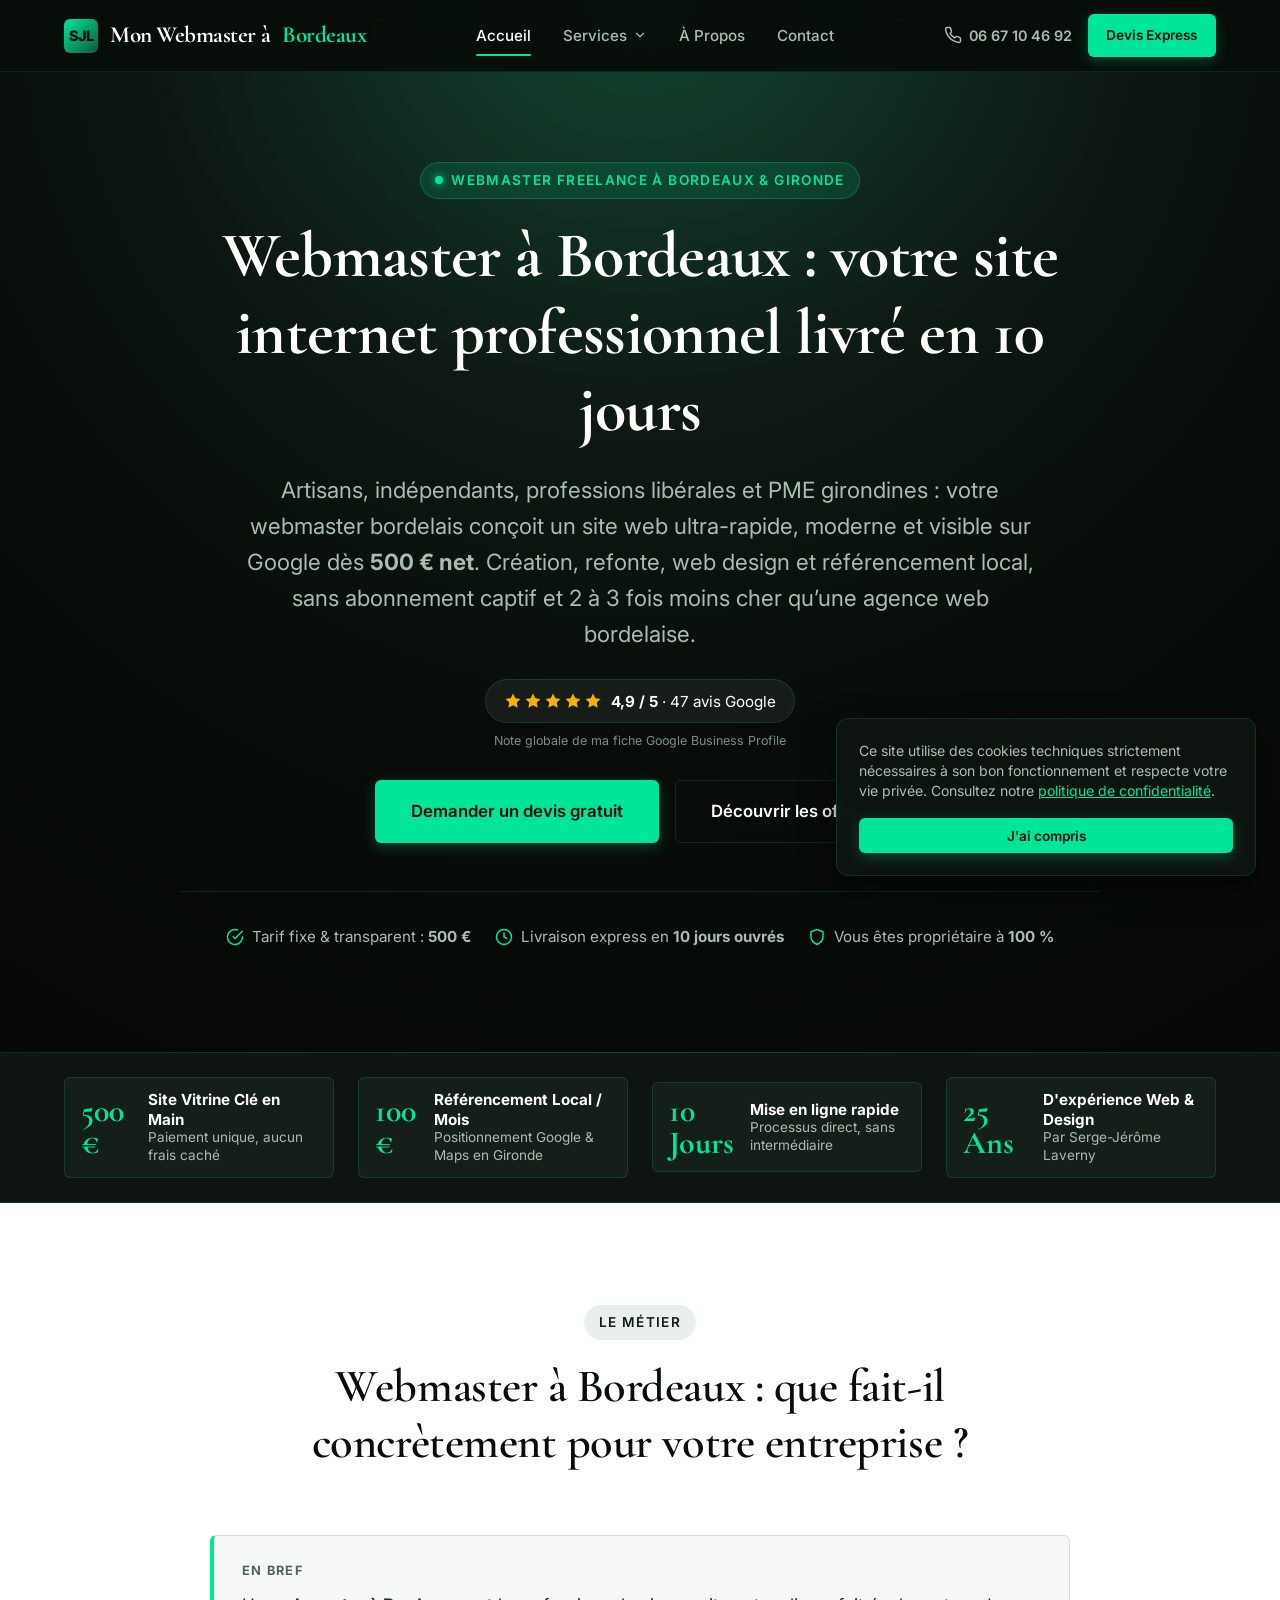
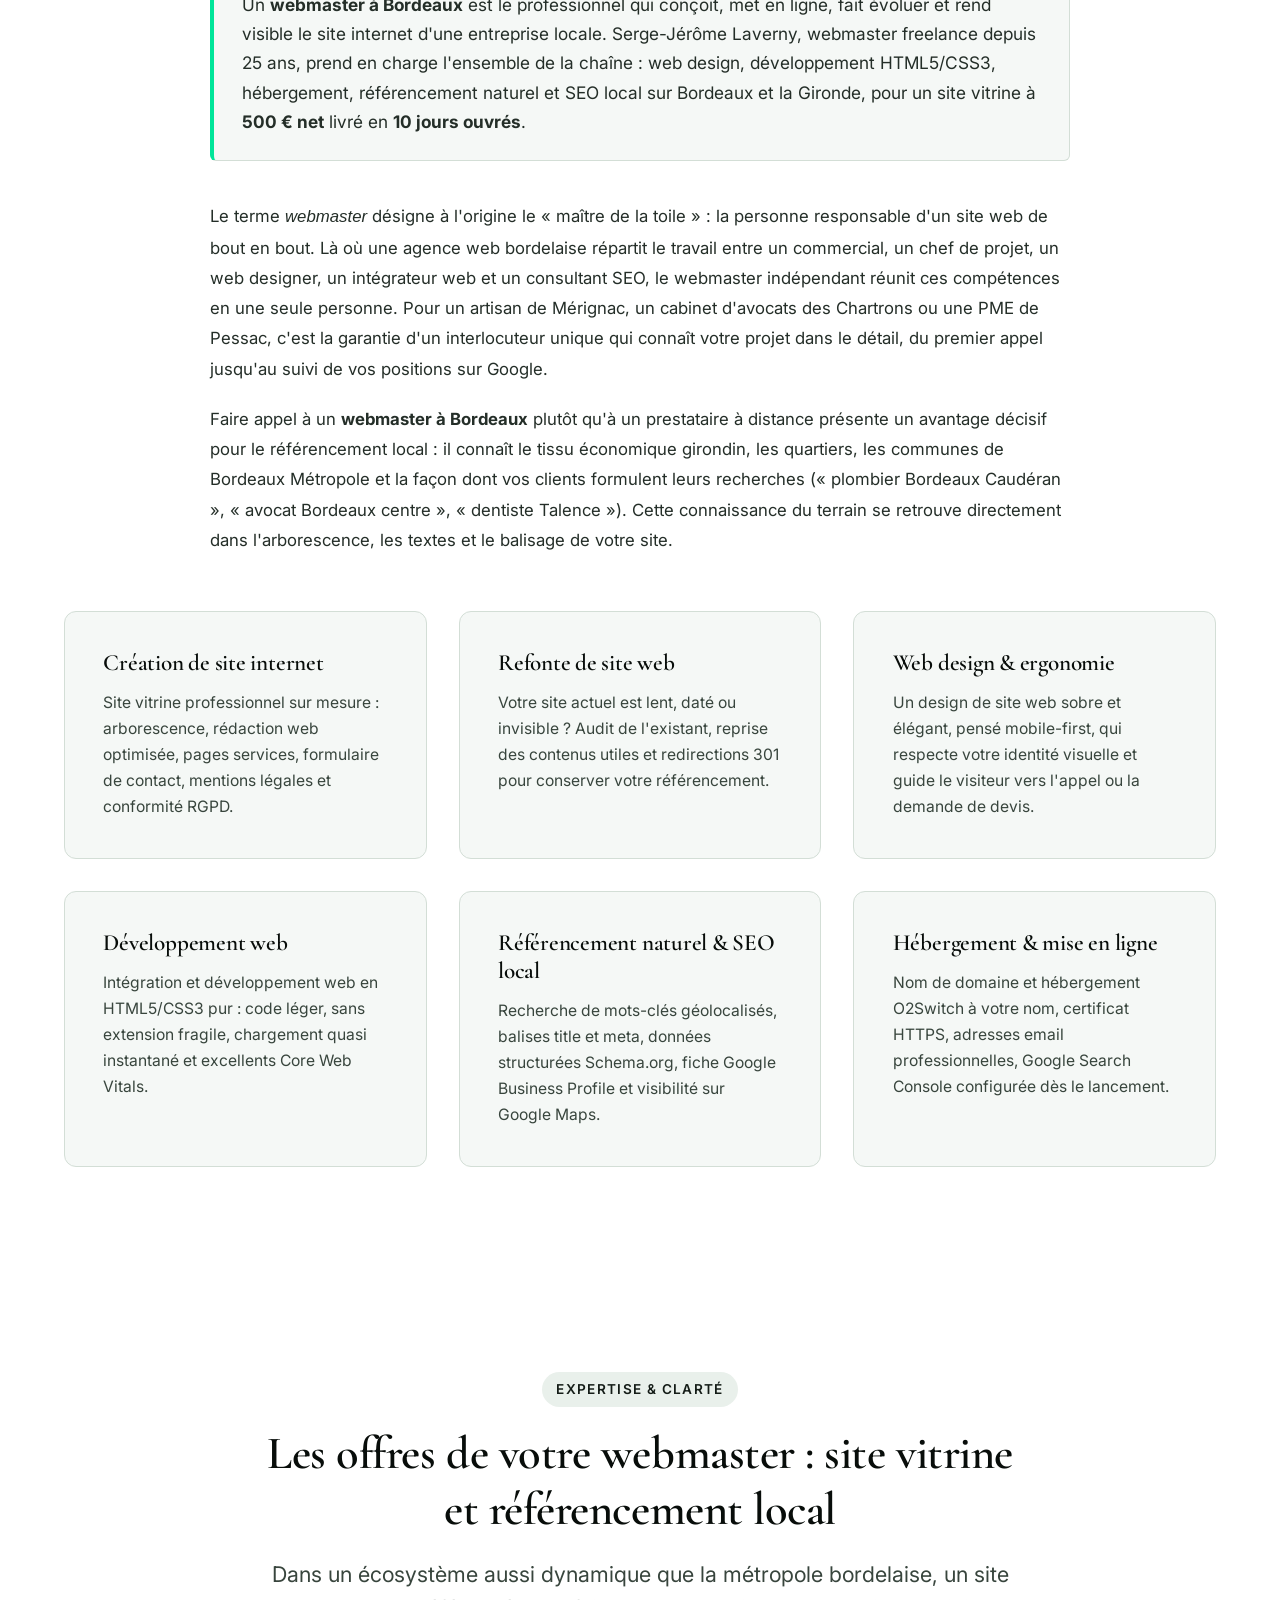
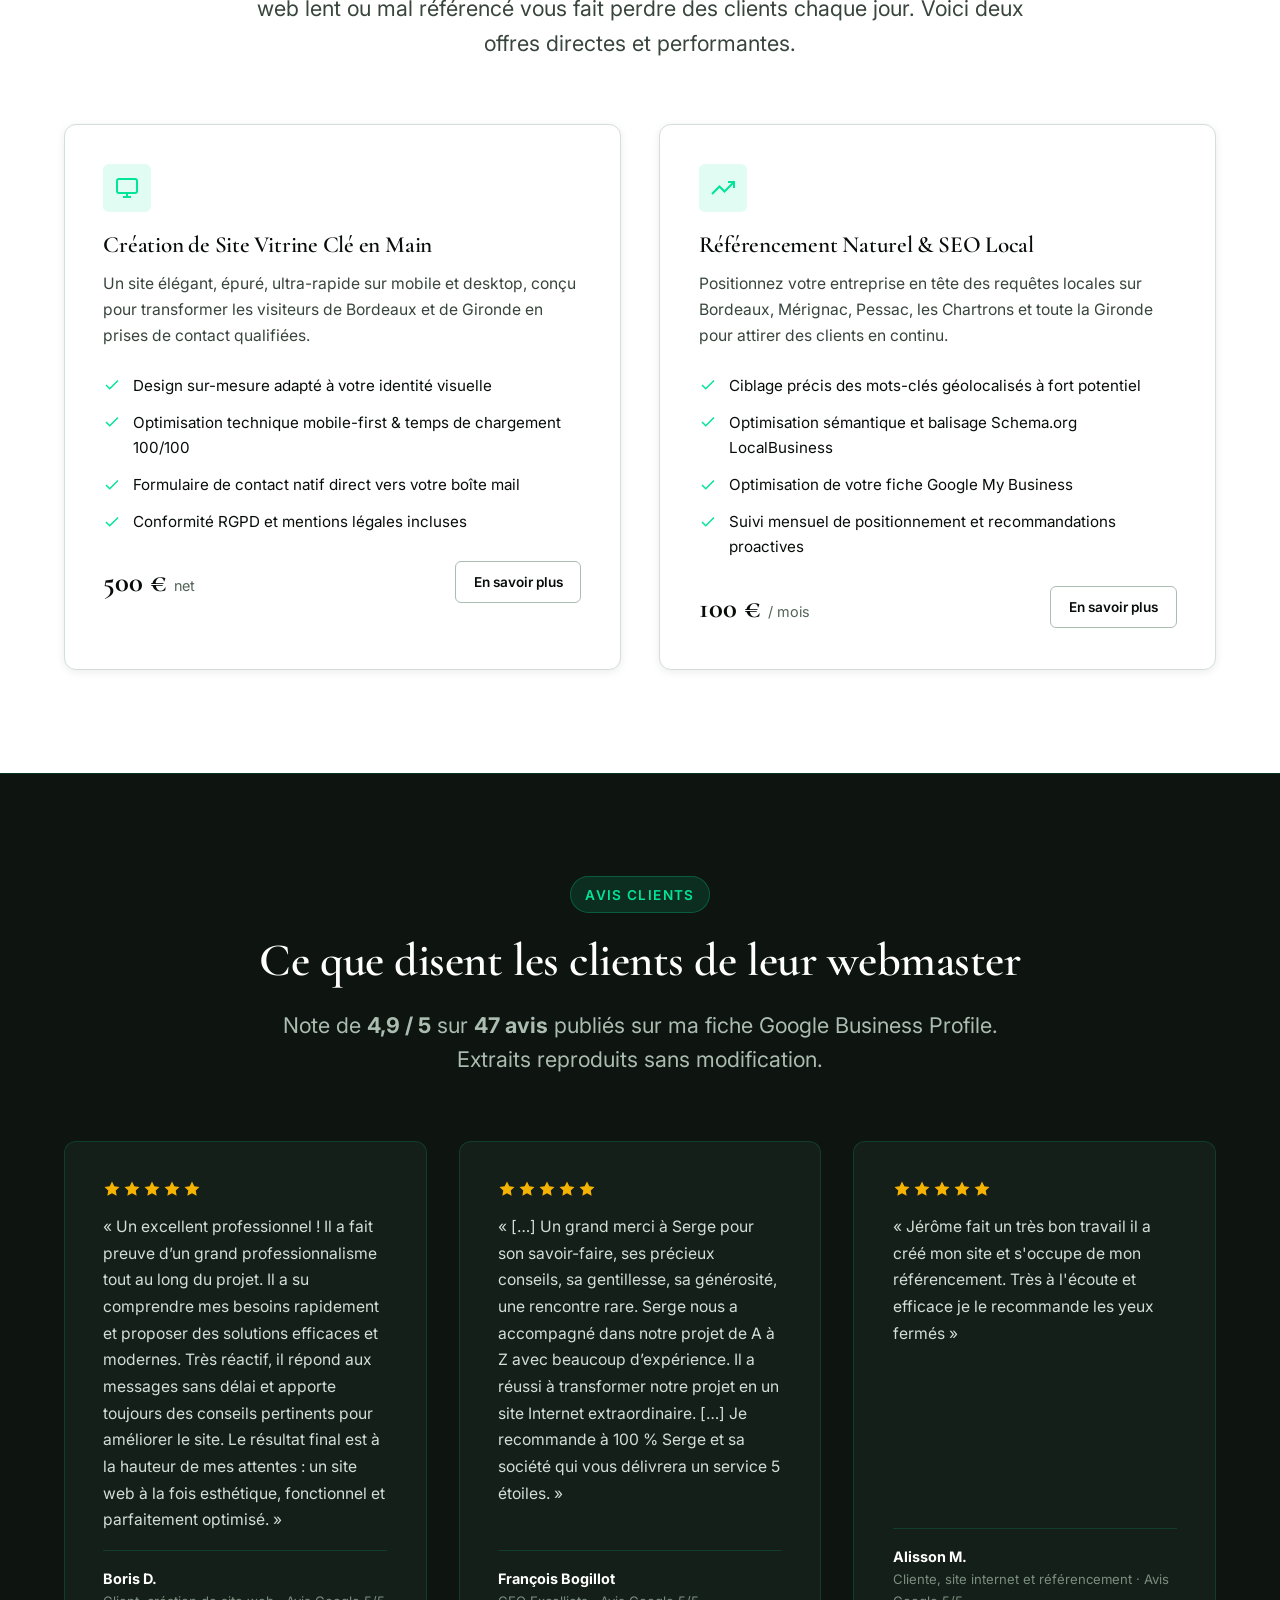
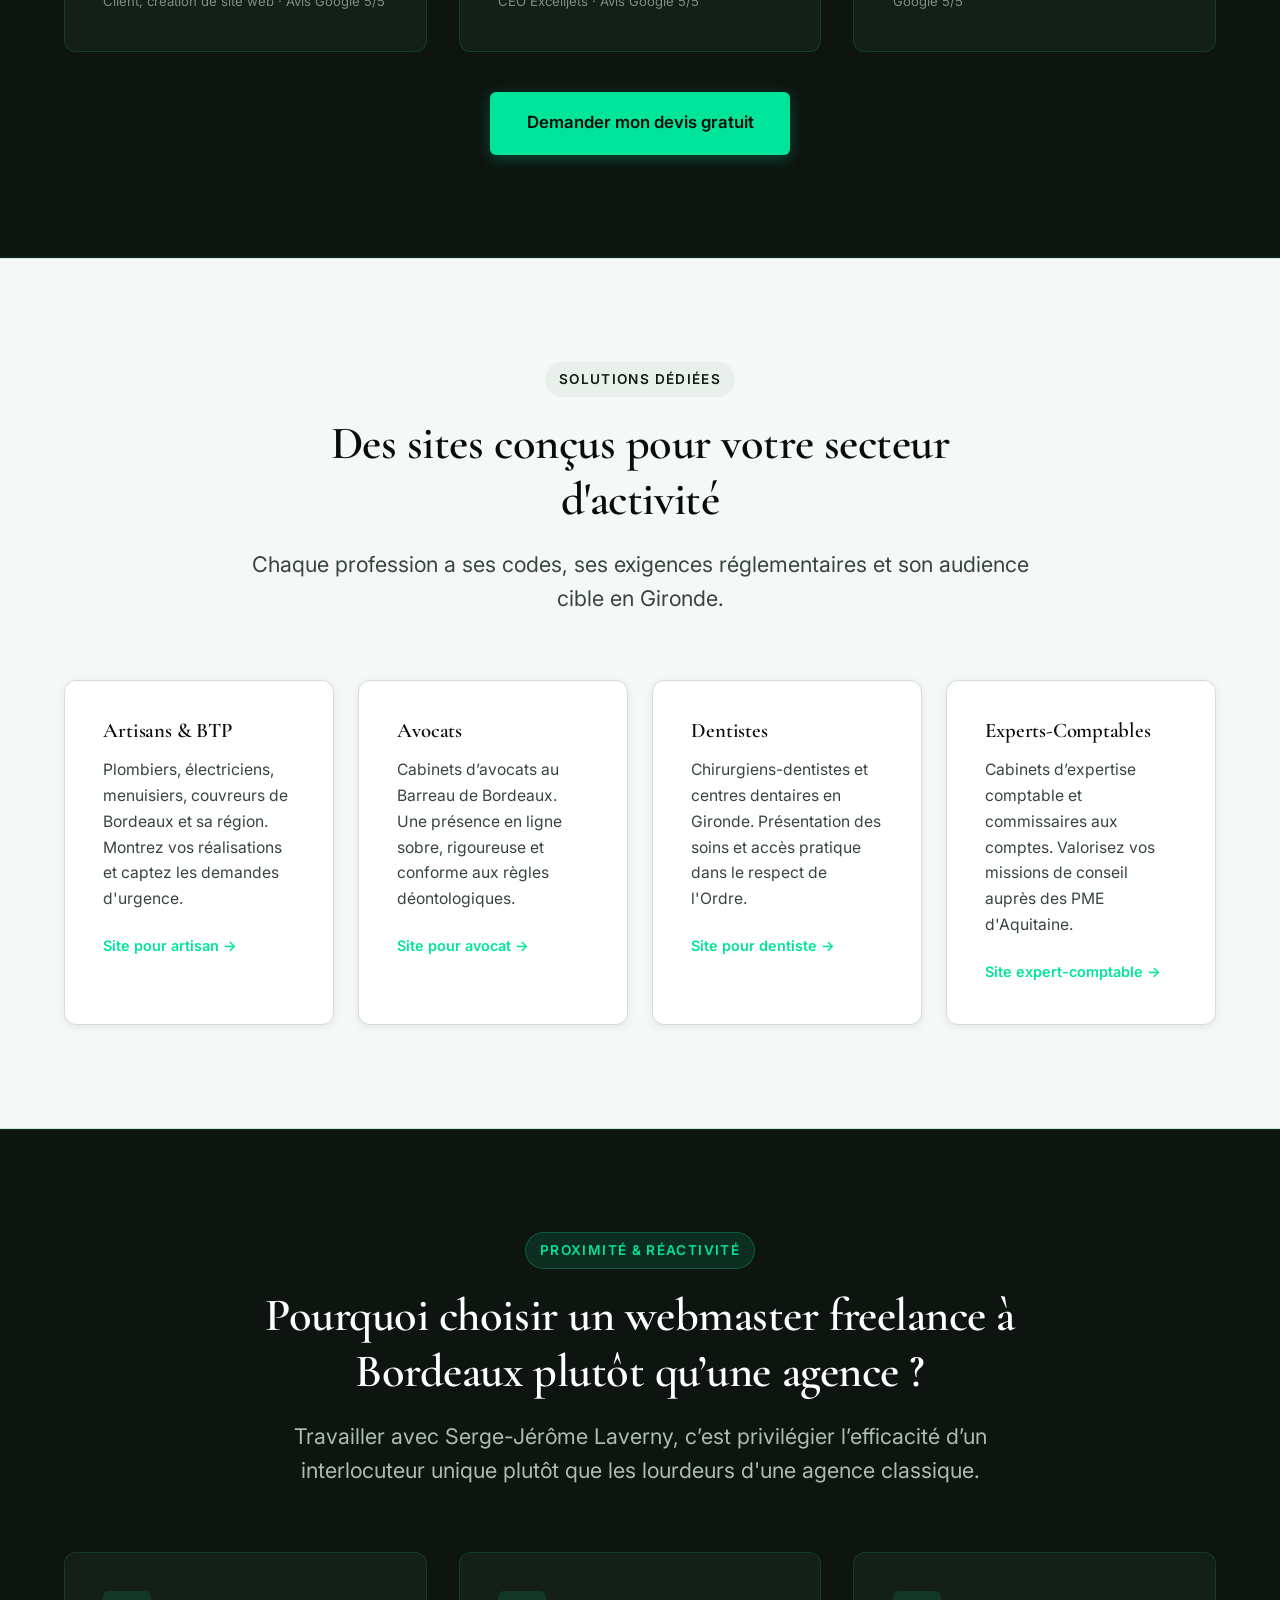
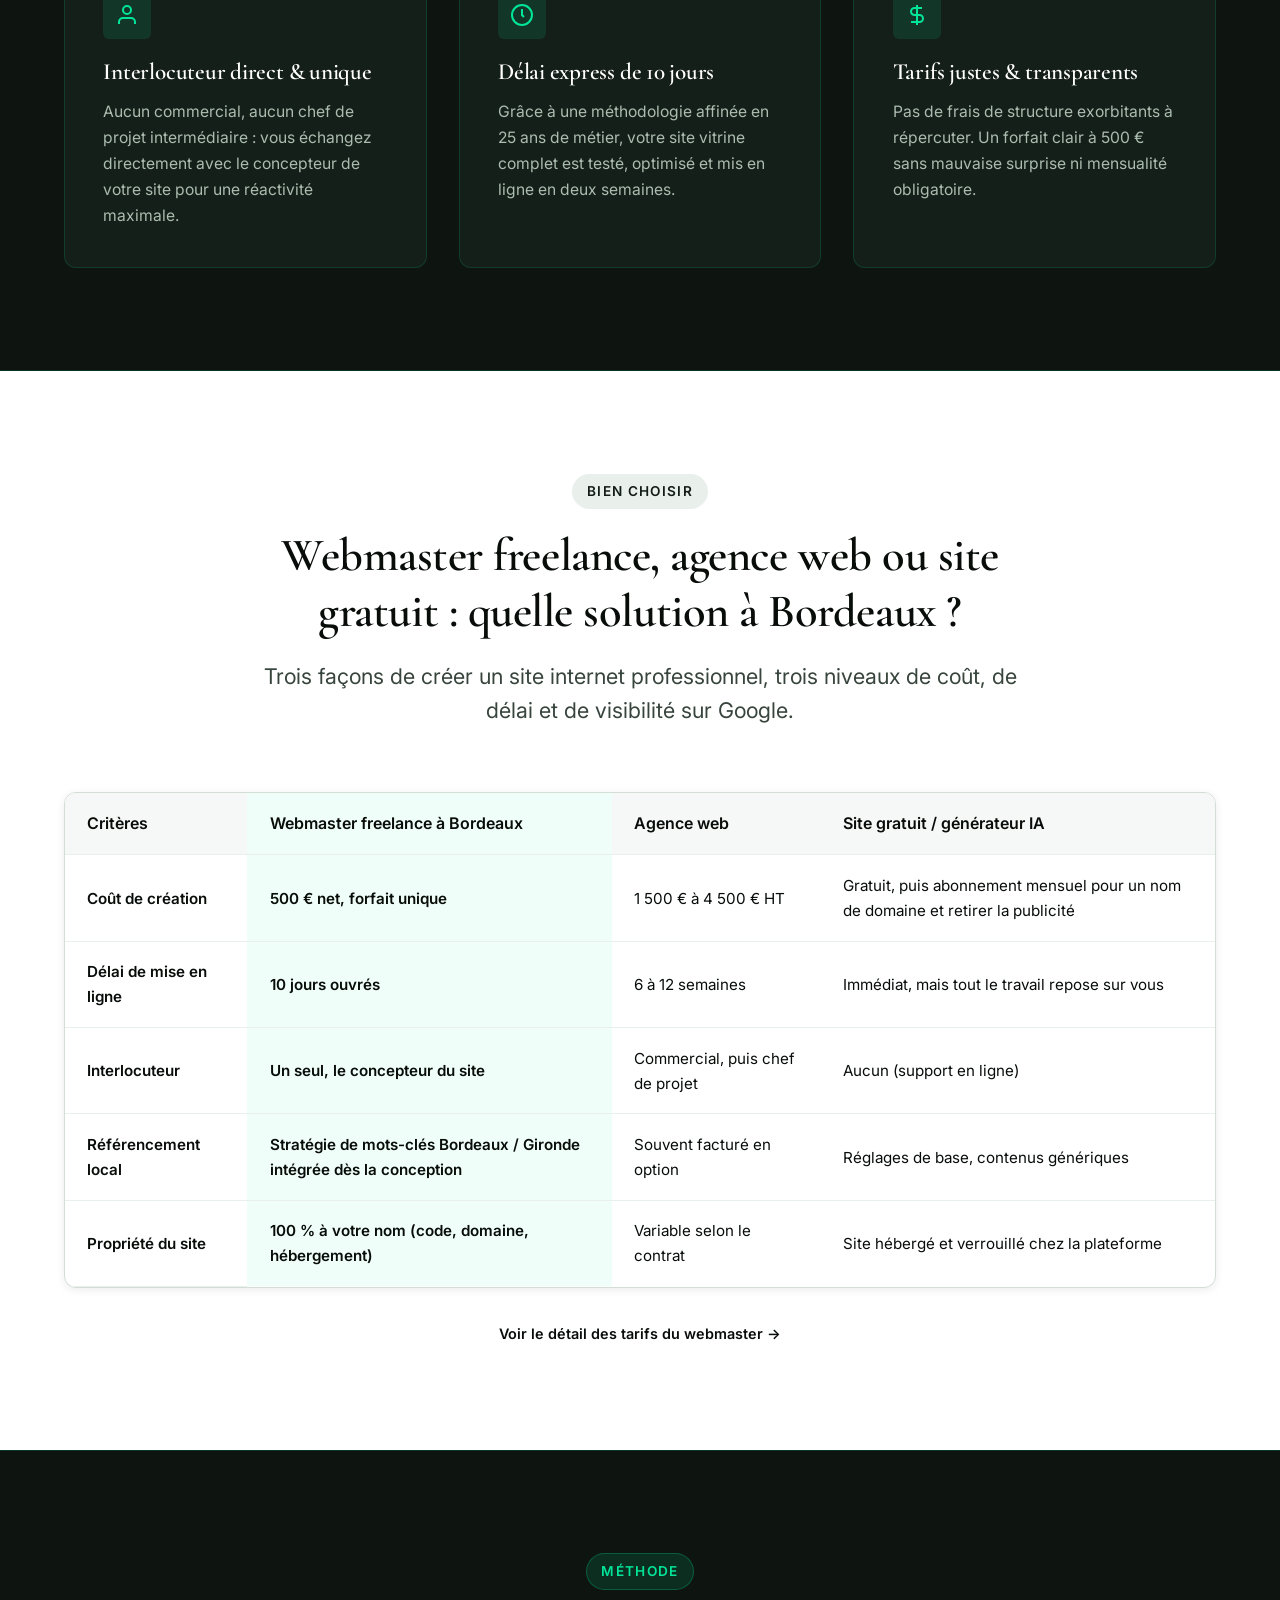
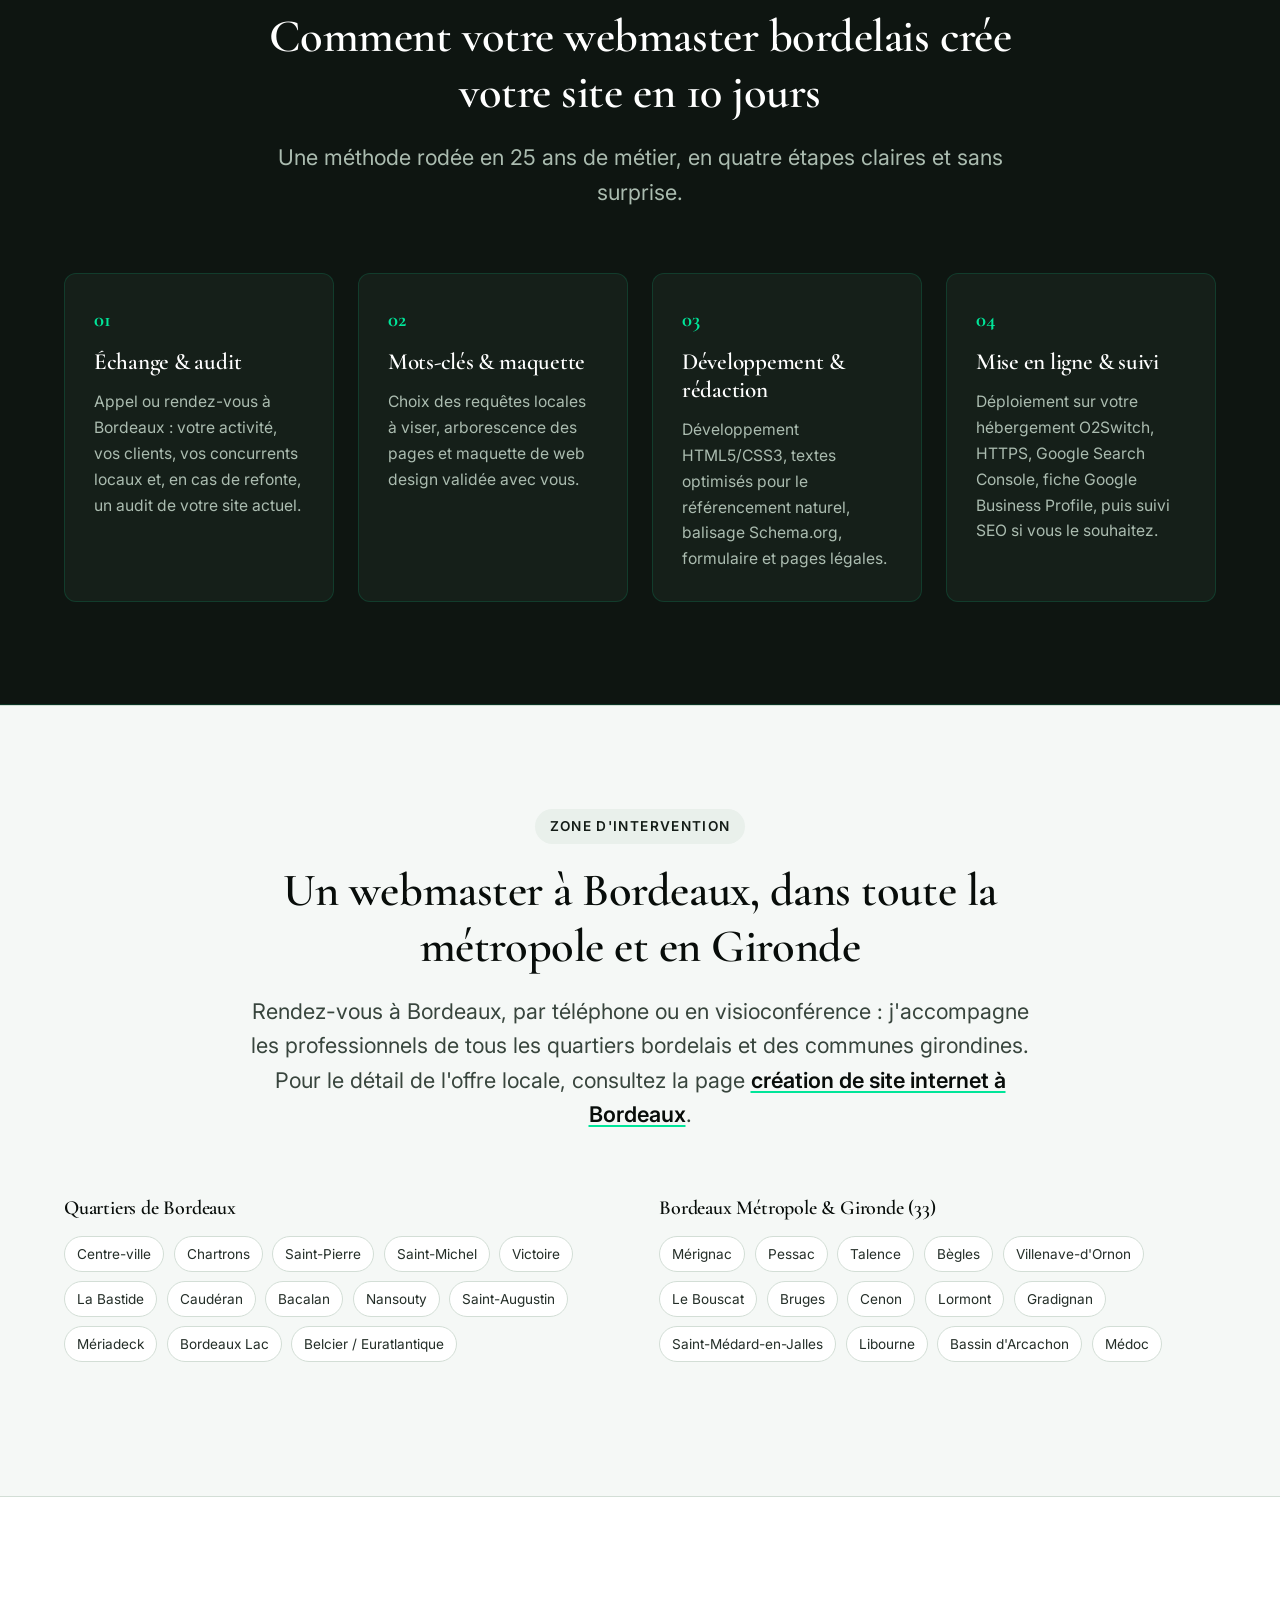
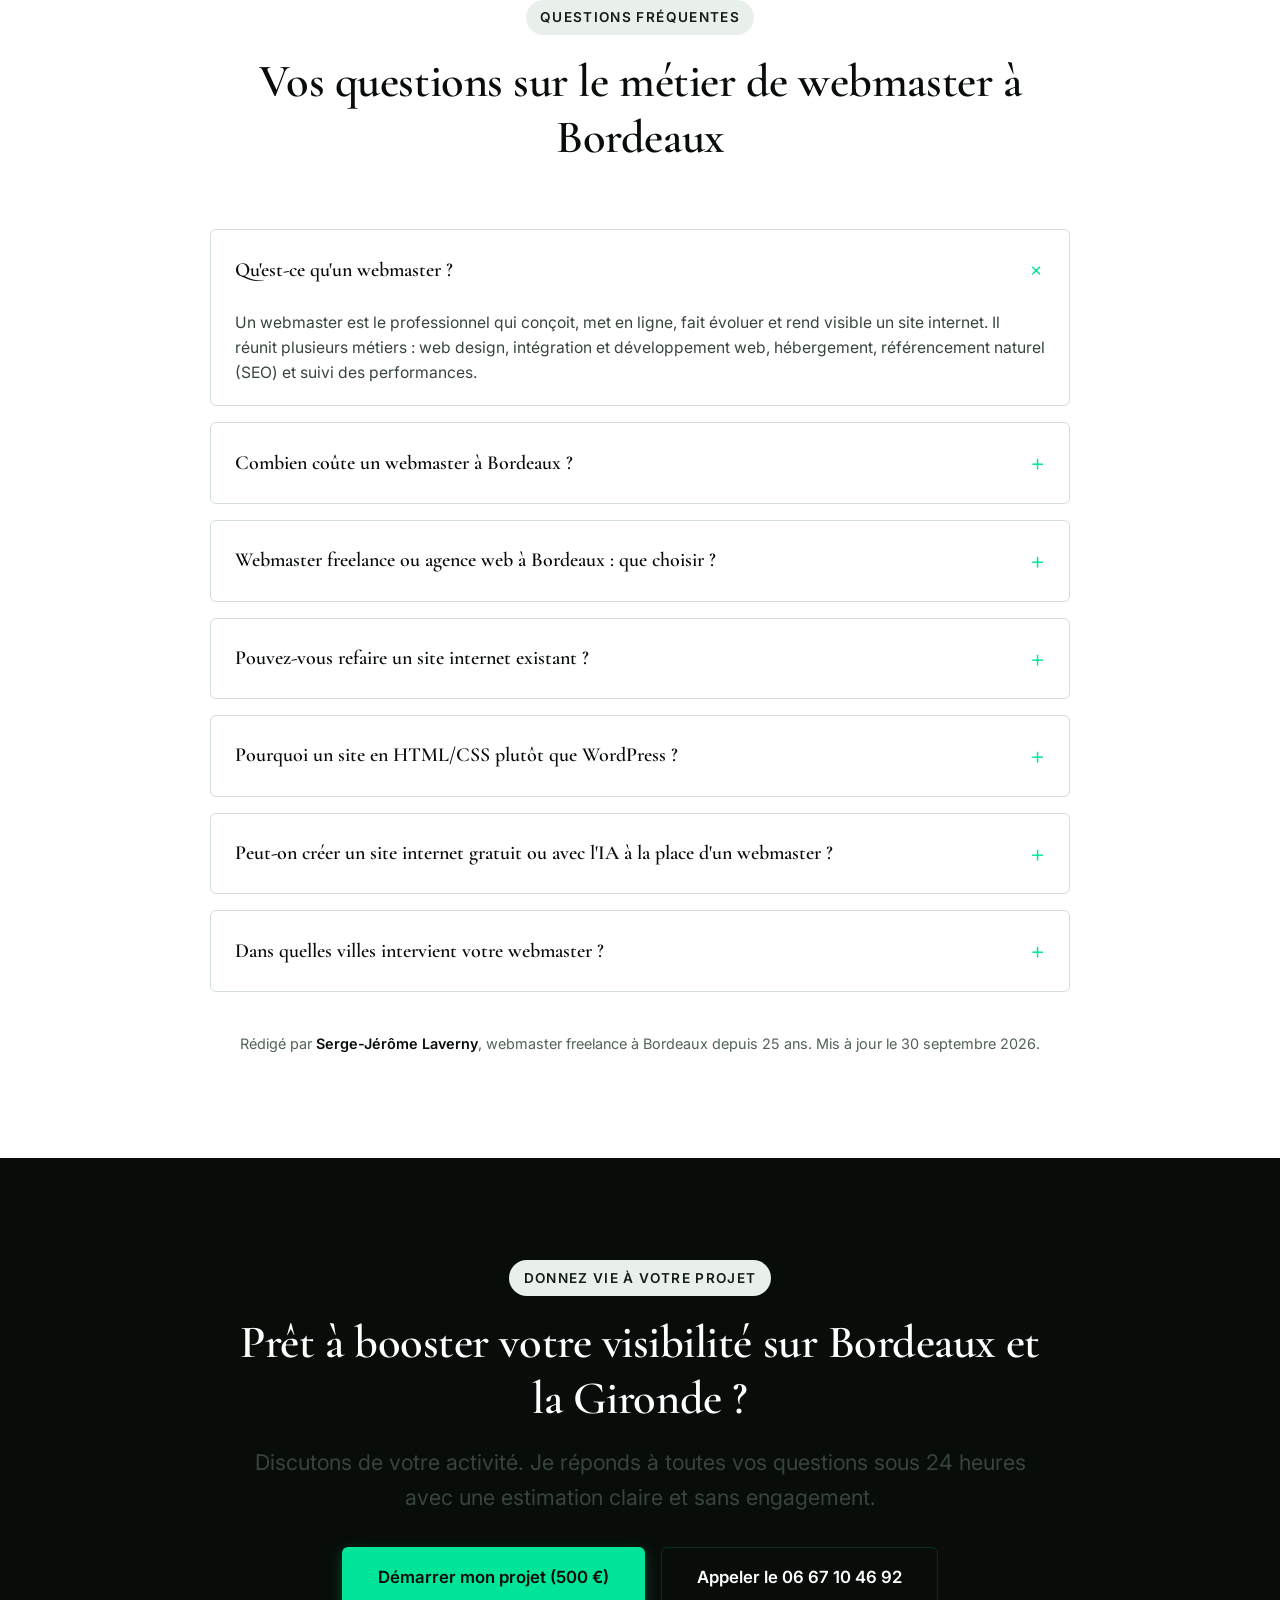
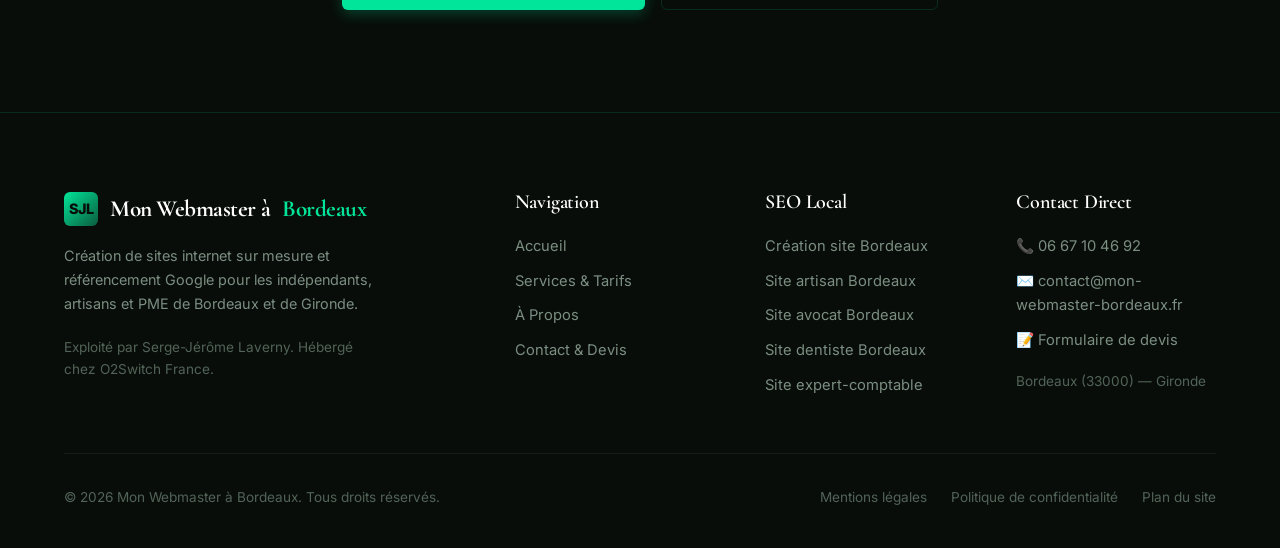
==== commit fadbf96a: "Preuve sociale : note Google et avis clients sur l'accueil et la page Bordeaux - Badge 4,9/5 sur 47 " ====
--- a/index.html
+++ b/index.html
@@ -26,7 +26,7 @@
   <meta name="ICBM" content="44.837789, -0.57918">
 
   <!-- Stylesheet -->
-  <link rel="stylesheet" href="css/style.css?v=2">
+  <link rel="stylesheet" href="css/style.css?v=3">
 
   <!-- Schema.org JSON-LD -->
   <script type="application/ld+json">
@@ -217,6 +217,7 @@
           <div class="dropdown-content">
             <a href="services.html" class="dropdown-link">Tous les services</a>
             <div class="dropdown-divider"></div>
+            <a href="creation-site-internet-bordeaux.html" class="dropdown-link">Création de site internet à Bordeaux</a>
             <a href="creation-site-internet-artisan.html" class="dropdown-link">Site internet pour artisan</a>
             <a href="creation-site-internet-avocat.html" class="dropdown-link">Site internet pour avocat</a>
             <a href="creation-site-internet-dentiste.html" class="dropdown-link">Site internet pour dentiste</a>
@@ -246,6 +247,7 @@
     <div class="mobile-nav-list">
       <a href="index.html" class="mobile-nav-link">Accueil</a>
       <a href="services.html" class="mobile-nav-link">Services</a>
+      <a href="creation-site-internet-bordeaux.html" class="mobile-nav-sublink">↳ Création site internet Bordeaux</a>
       <a href="creation-site-internet-artisan.html" class="mobile-nav-sublink">↳ Site artisan</a>
       <a href="creation-site-internet-avocat.html" class="mobile-nav-sublink">↳ Site avocat</a>
       <a href="creation-site-internet-dentiste.html" class="mobile-nav-sublink">↳ Site dentiste</a>
@@ -273,10 +275,19 @@
             Artisans, indépendants, professions libérales et PME girondines : votre webmaster bordelais conçoit un site web ultra-rapide, moderne et visible sur Google dès <strong>500 € net</strong>. Création, refonte, web design et référencement local, sans abonnement captif et 2 à 3 fois moins cher qu’une agence web bordelaise.
           </p>
           
+          <div class="rating-block">
+            <a href="#avis" class="rating-badge" aria-label="Note de 4,9 sur 5 sur 47 avis Google : voir les avis clients">
+              <span class="stars" aria-hidden="true"><svg viewBox="0 0 24 24" aria-hidden="true"><path d="M12 2l3.09 6.26L22 9.27l-5 4.87 1.18 6.88L12 17.77l-6.18 3.25L7 14.14 2 9.27l6.91-1.01L12 2z"/></svg><svg viewBox="0 0 24 24" aria-hidden="true"><path d="M12 2l3.09 6.26L22 9.27l-5 4.87 1.18 6.88L12 17.77l-6.18 3.25L7 14.14 2 9.27l6.91-1.01L12 2z"/></svg><svg viewBox="0 0 24 24" aria-hidden="true"><path d="M12 2l3.09 6.26L22 9.27l-5 4.87 1.18 6.88L12 17.77l-6.18 3.25L7 14.14 2 9.27l6.91-1.01L12 2z"/></svg><svg viewBox="0 0 24 24" aria-hidden="true"><path d="M12 2l3.09 6.26L22 9.27l-5 4.87 1.18 6.88L12 17.77l-6.18 3.25L7 14.14 2 9.27l6.91-1.01L12 2z"/></svg><svg viewBox="0 0 24 24" aria-hidden="true"><path d="M12 2l3.09 6.26L22 9.27l-5 4.87 1.18 6.88L12 17.77l-6.18 3.25L7 14.14 2 9.27l6.91-1.01L12 2z"/></svg></span>
+              <span class="rating-score"><strong>4,9 / 5</strong> · 47 avis Google</span>
+            </a>
+            <p class="rating-note">Note globale de ma fiche Google Business Profile</p>
+          </div>
+
           <div class="btn-group" style="justify-content: center;">
             <a href="contact.html" class="btn btn-primary btn-lg">Demander un devis gratuit</a>
             <a href="services.html" class="btn btn-secondary btn-lg">Découvrir les offres</a>
           </div>
+
 
           <div class="hero-guarantees">
             <div class="hero-guarantee-item">
@@ -460,6 +471,54 @@
               <a href="services.html" class="btn btn-outline-dark btn-sm">En savoir plus</a>
             </div>
           </article>
+        </div>
+      </div>
+    </section>
+
+    <!-- Avis clients Google -->
+    <section class="section section-dark" id="avis" aria-labelledby="reviews-title">
+      <div class="container">
+        <div class="header-center">
+          <div class="eyebrow">Avis Clients</div>
+          <h2 id="reviews-title">Ce que disent les clients de leur webmaster</h2>
+          <p class="lead">Note de <strong>4,9 / 5</strong> sur <strong>47 avis</strong> publiés sur ma fiche Google Business Profile. Extraits reproduits sans modification.</p>
+        </div>
+
+        <div class="grid-3 reviews-grid">
+          <figure class="card card-dark review-card">
+            <span class="stars" aria-hidden="true"><svg viewBox="0 0 24 24" aria-hidden="true"><path d="M12 2l3.09 6.26L22 9.27l-5 4.87 1.18 6.88L12 17.77l-6.18 3.25L7 14.14 2 9.27l6.91-1.01L12 2z"/></svg><svg viewBox="0 0 24 24" aria-hidden="true"><path d="M12 2l3.09 6.26L22 9.27l-5 4.87 1.18 6.88L12 17.77l-6.18 3.25L7 14.14 2 9.27l6.91-1.01L12 2z"/></svg><svg viewBox="0 0 24 24" aria-hidden="true"><path d="M12 2l3.09 6.26L22 9.27l-5 4.87 1.18 6.88L12 17.77l-6.18 3.25L7 14.14 2 9.27l6.91-1.01L12 2z"/></svg><svg viewBox="0 0 24 24" aria-hidden="true"><path d="M12 2l3.09 6.26L22 9.27l-5 4.87 1.18 6.88L12 17.77l-6.18 3.25L7 14.14 2 9.27l6.91-1.01L12 2z"/></svg><svg viewBox="0 0 24 24" aria-hidden="true"><path d="M12 2l3.09 6.26L22 9.27l-5 4.87 1.18 6.88L12 17.77l-6.18 3.25L7 14.14 2 9.27l6.91-1.01L12 2z"/></svg></span>
+            <blockquote class="review-text">
+              <p>« Un excellent professionnel ! Il a fait preuve d’un grand professionnalisme tout au long du projet. Il a su comprendre mes besoins rapidement et proposer des solutions efficaces et modernes. Très réactif, il répond aux messages sans délai et apporte toujours des conseils pertinents pour améliorer le site. Le résultat final est à la hauteur de mes attentes : un site web à la fois esthétique, fonctionnel et parfaitement optimisé. »</p>
+            </blockquote>
+            <figcaption class="review-author">
+              <strong>Boris D.</strong>
+              <span>Client, création de site web · Avis Google 5/5</span>
+            </figcaption>
+          </figure>
+          <figure class="card card-dark review-card">
+            <span class="stars" aria-hidden="true"><svg viewBox="0 0 24 24" aria-hidden="true"><path d="M12 2l3.09 6.26L22 9.27l-5 4.87 1.18 6.88L12 17.77l-6.18 3.25L7 14.14 2 9.27l6.91-1.01L12 2z"/></svg><svg viewBox="0 0 24 24" aria-hidden="true"><path d="M12 2l3.09 6.26L22 9.27l-5 4.87 1.18 6.88L12 17.77l-6.18 3.25L7 14.14 2 9.27l6.91-1.01L12 2z"/></svg><svg viewBox="0 0 24 24" aria-hidden="true"><path d="M12 2l3.09 6.26L22 9.27l-5 4.87 1.18 6.88L12 17.77l-6.18 3.25L7 14.14 2 9.27l6.91-1.01L12 2z"/></svg><svg viewBox="0 0 24 24" aria-hidden="true"><path d="M12 2l3.09 6.26L22 9.27l-5 4.87 1.18 6.88L12 17.77l-6.18 3.25L7 14.14 2 9.27l6.91-1.01L12 2z"/></svg><svg viewBox="0 0 24 24" aria-hidden="true"><path d="M12 2l3.09 6.26L22 9.27l-5 4.87 1.18 6.88L12 17.77l-6.18 3.25L7 14.14 2 9.27l6.91-1.01L12 2z"/></svg></span>
+            <blockquote class="review-text">
+              <p>« […] Un grand merci à Serge pour son savoir-faire, ses précieux conseils, sa gentillesse, sa générosité, une rencontre rare. Serge nous a accompagné dans notre projet de A à Z avec beaucoup d’expérience. Il a réussi à transformer notre projet en un site Internet extraordinaire. […] Je recommande à 100 % Serge et sa société qui vous délivrera un service 5 étoiles. »</p>
+            </blockquote>
+            <figcaption class="review-author">
+              <strong>François Bogillot</strong>
+              <span>CEO Excelljets · Avis Google 5/5</span>
+            </figcaption>
+          </figure>
+          <figure class="card card-dark review-card">
+            <span class="stars" aria-hidden="true"><svg viewBox="0 0 24 24" aria-hidden="true"><path d="M12 2l3.09 6.26L22 9.27l-5 4.87 1.18 6.88L12 17.77l-6.18 3.25L7 14.14 2 9.27l6.91-1.01L12 2z"/></svg><svg viewBox="0 0 24 24" aria-hidden="true"><path d="M12 2l3.09 6.26L22 9.27l-5 4.87 1.18 6.88L12 17.77l-6.18 3.25L7 14.14 2 9.27l6.91-1.01L12 2z"/></svg><svg viewBox="0 0 24 24" aria-hidden="true"><path d="M12 2l3.09 6.26L22 9.27l-5 4.87 1.18 6.88L12 17.77l-6.18 3.25L7 14.14 2 9.27l6.91-1.01L12 2z"/></svg><svg viewBox="0 0 24 24" aria-hidden="true"><path d="M12 2l3.09 6.26L22 9.27l-5 4.87 1.18 6.88L12 17.77l-6.18 3.25L7 14.14 2 9.27l6.91-1.01L12 2z"/></svg><svg viewBox="0 0 24 24" aria-hidden="true"><path d="M12 2l3.09 6.26L22 9.27l-5 4.87 1.18 6.88L12 17.77l-6.18 3.25L7 14.14 2 9.27l6.91-1.01L12 2z"/></svg></span>
+            <blockquote class="review-text">
+              <p>« Jérôme fait un très bon travail il a créé mon site et s'occupe de mon référencement. Très à l'écoute et efficace je le recommande les yeux fermés »</p>
+            </blockquote>
+            <figcaption class="review-author">
+              <strong>Alisson M.</strong>
+              <span>Cliente, site internet et référencement · Avis Google 5/5</span>
+            </figcaption>
+          </figure>
+        </div>
+
+        <div class="btn-group" style="justify-content: center; margin-top: 2.5rem;">
+          <a href="contact.html" class="btn btn-primary btn-lg">Demander mon devis gratuit</a>
         </div>
       </div>
     </section>
--- a/css/style.css
+++ b/css/style.css
@@ -1444,6 +1444,100 @@
   clip: rect(0, 0, 0, 0);
   white-space: nowrap;
   border: 0;
+}
+
+/* ==========================================================================
+   PREUVE SOCIALE — BADGE NOTE GOOGLE & AVIS CLIENTS
+   ========================================================================== */
+
+.stars {
+  display: inline-flex;
+  gap: 2px;
+  color: #f5b301;
+}
+
+.stars svg {
+  width: 18px;
+  height: 18px;
+  fill: currentColor;
+}
+
+.rating-badge {
+  display: inline-flex;
+  align-items: center;
+  gap: 0.6rem;
+  padding: 0.55rem 1.1rem;
+  border-radius: 999px;
+  background-color: rgba(255, 255, 255, 0.06);
+  border: 1px solid var(--border-dark);
+  color: var(--white);
+  font-size: 0.95rem;
+  transition: border-color 0.2s var(--ease), background-color 0.2s var(--ease);
+}
+
+.rating-badge:hover,
+.rating-badge:focus-visible {
+  border-color: var(--accent);
+  background-color: var(--accent-soft);
+}
+
+.rating-score strong {
+  color: var(--white);
+}
+
+.rating-block {
+  margin: -0.5rem 0 1.75rem 0;
+}
+
+.rating-note {
+  margin-top: 0.5rem;
+  font-size: 0.78rem;
+  color: var(--gray-400);
+}
+
+.review-card {
+  display: flex;
+  flex-direction: column;
+  gap: 1rem;
+  margin: 0;
+}
+
+.review-text {
+  margin: 0;
+  flex-grow: 1;
+  font-size: 0.98rem;
+  line-height: 1.7;
+  color: var(--gray-700);
+}
+
+.card-dark .review-text {
+  color: var(--gray-200);
+}
+
+.review-author {
+  display: flex;
+  flex-direction: column;
+  font-size: 0.9rem;
+  padding-top: 1rem;
+  border-top: 1px solid var(--gray-200);
+}
+
+.card-dark .review-author {
+  border-top-color: var(--border-dark);
+}
+
+.review-author span {
+  color: var(--gray-500);
+  font-size: 0.82rem;
+}
+
+.card-dark .review-author span {
+  color: var(--gray-400);
+}
+
+.section-light .lead strong,
+.section-white .lead strong {
+  color: var(--black);
 }
 
 /* ==========================================================================
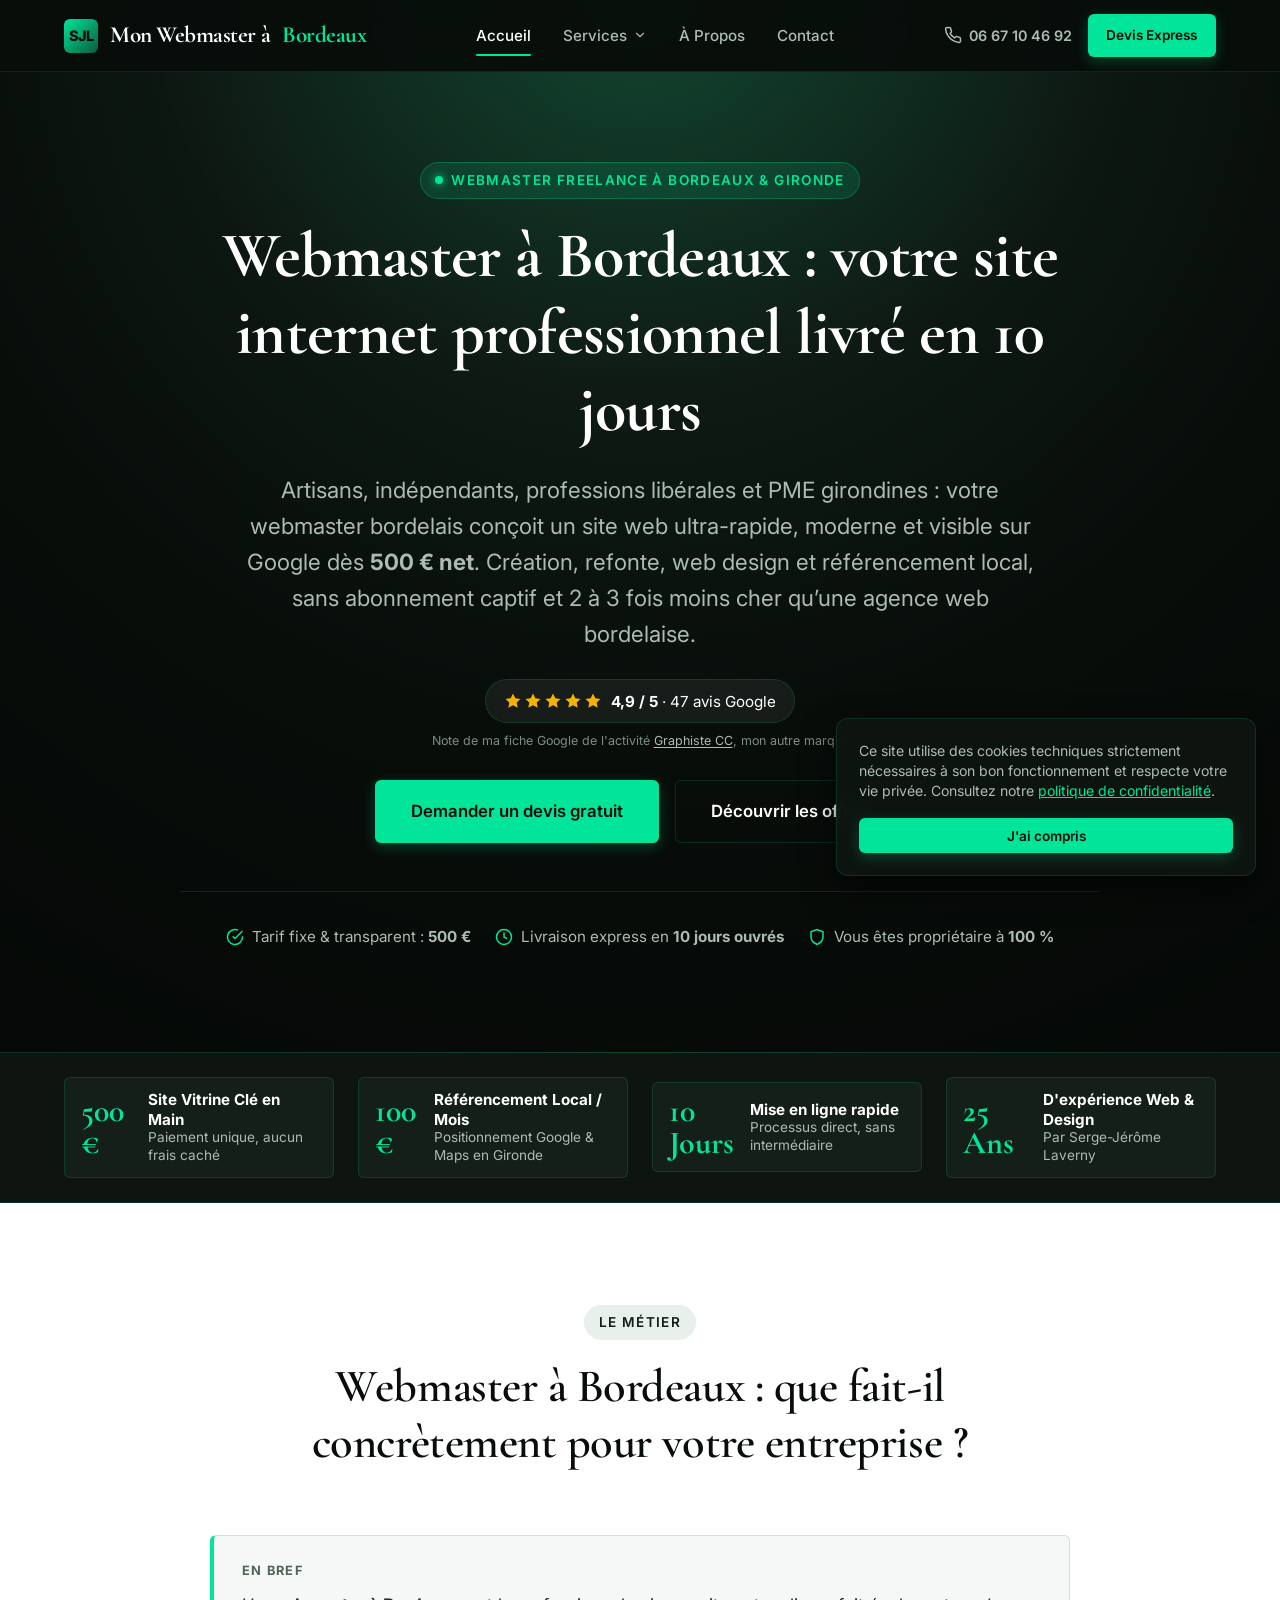
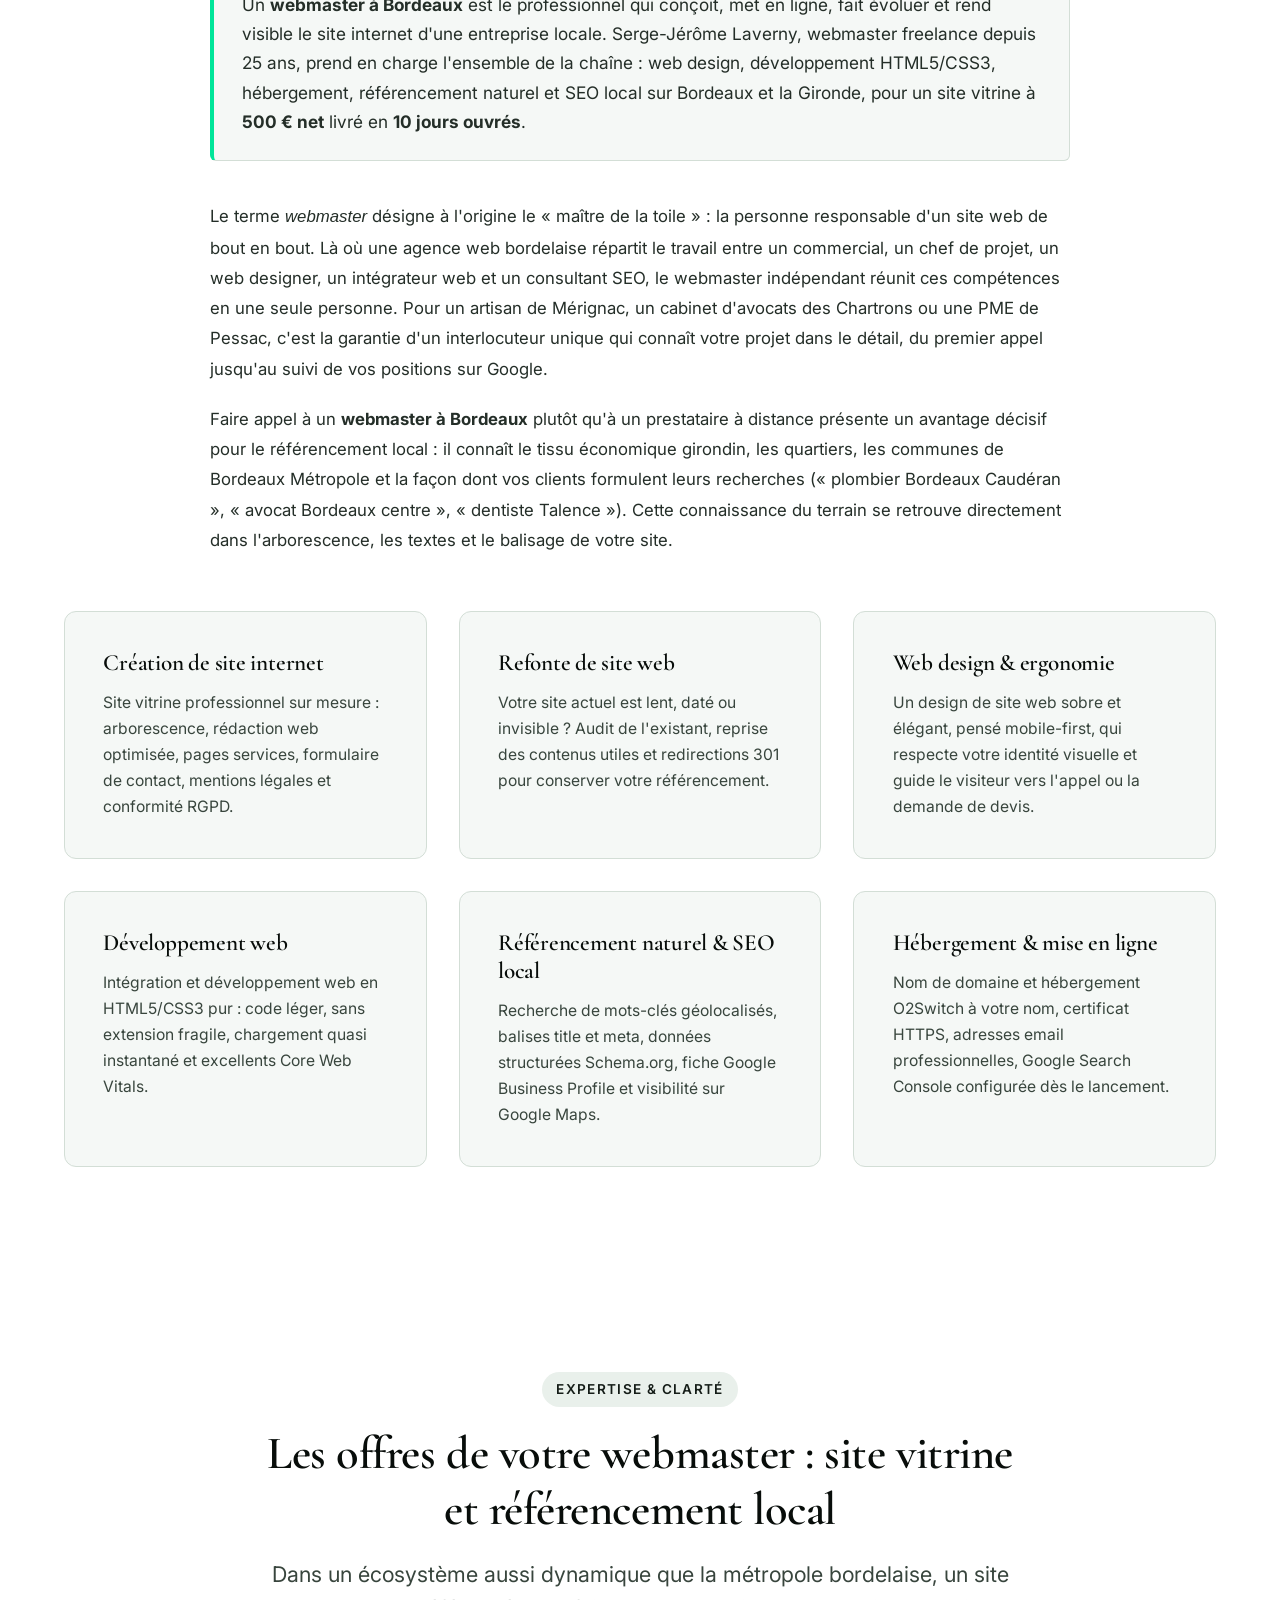
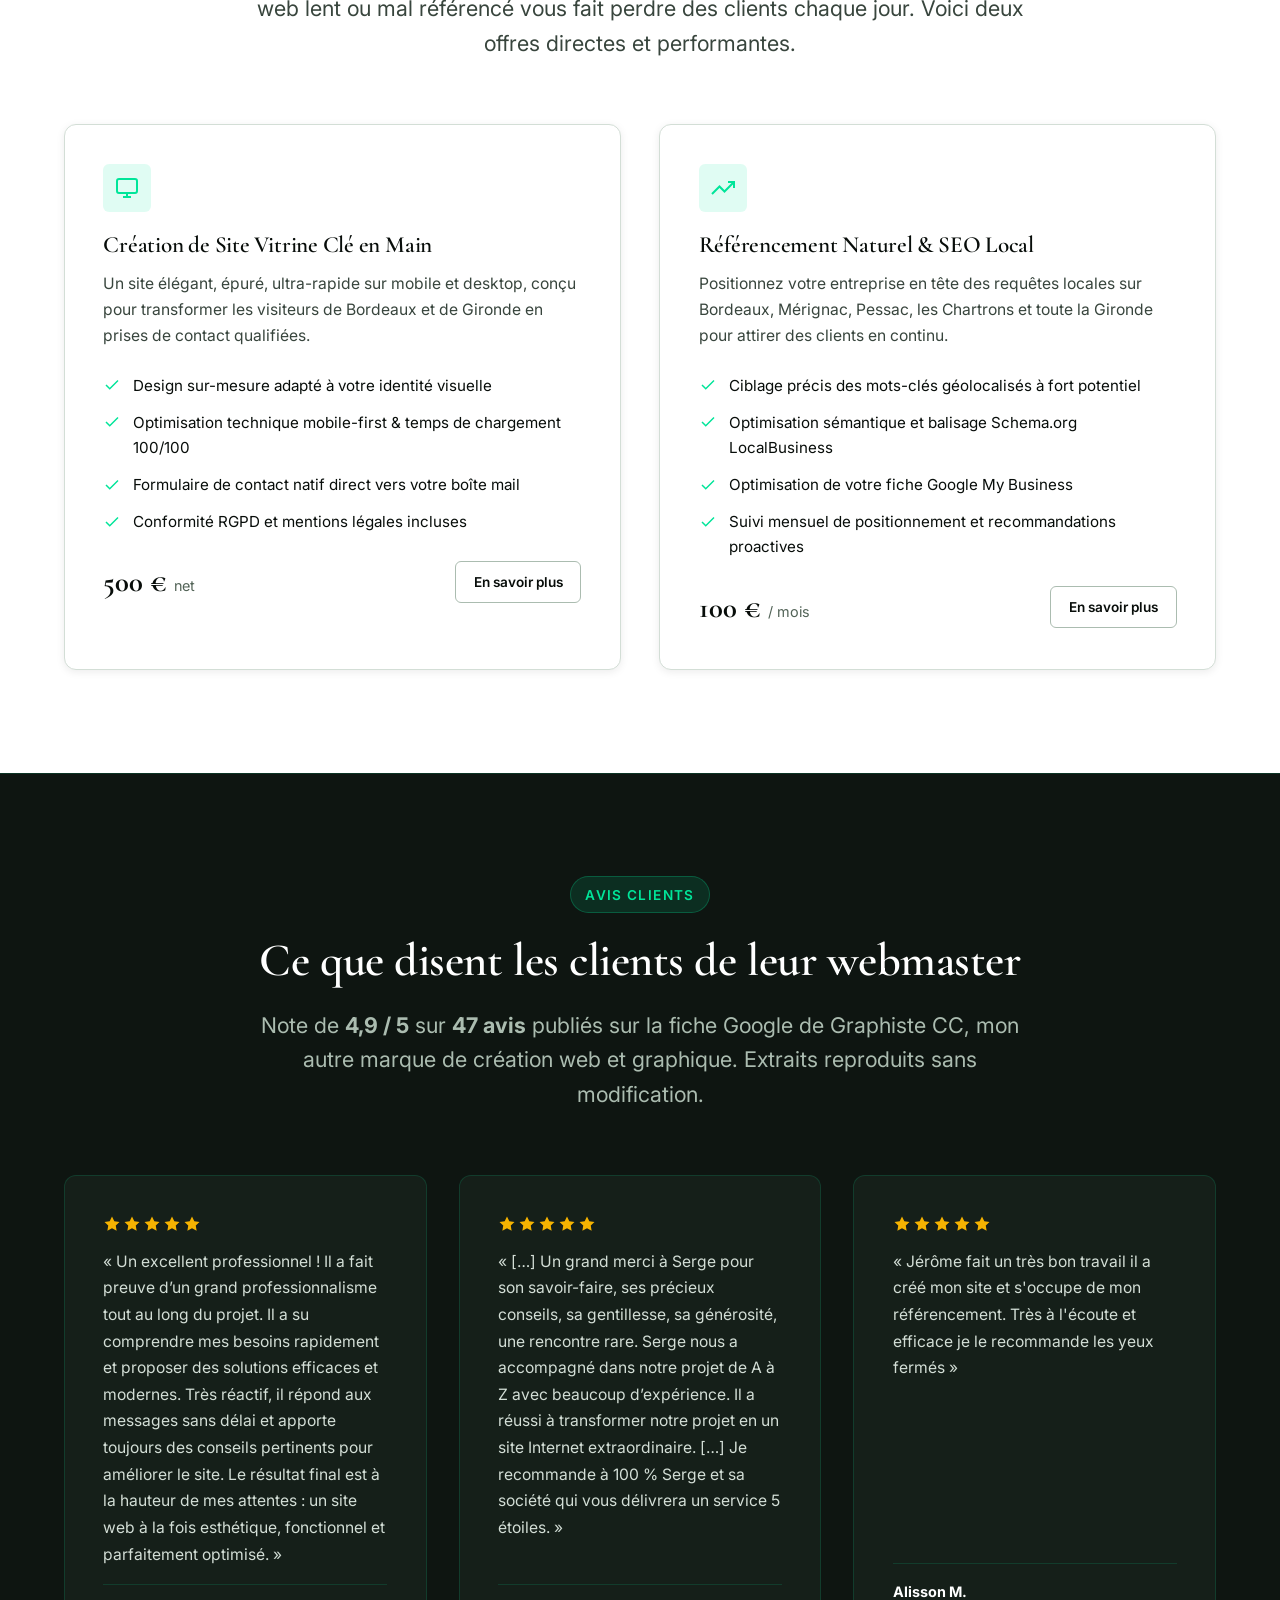
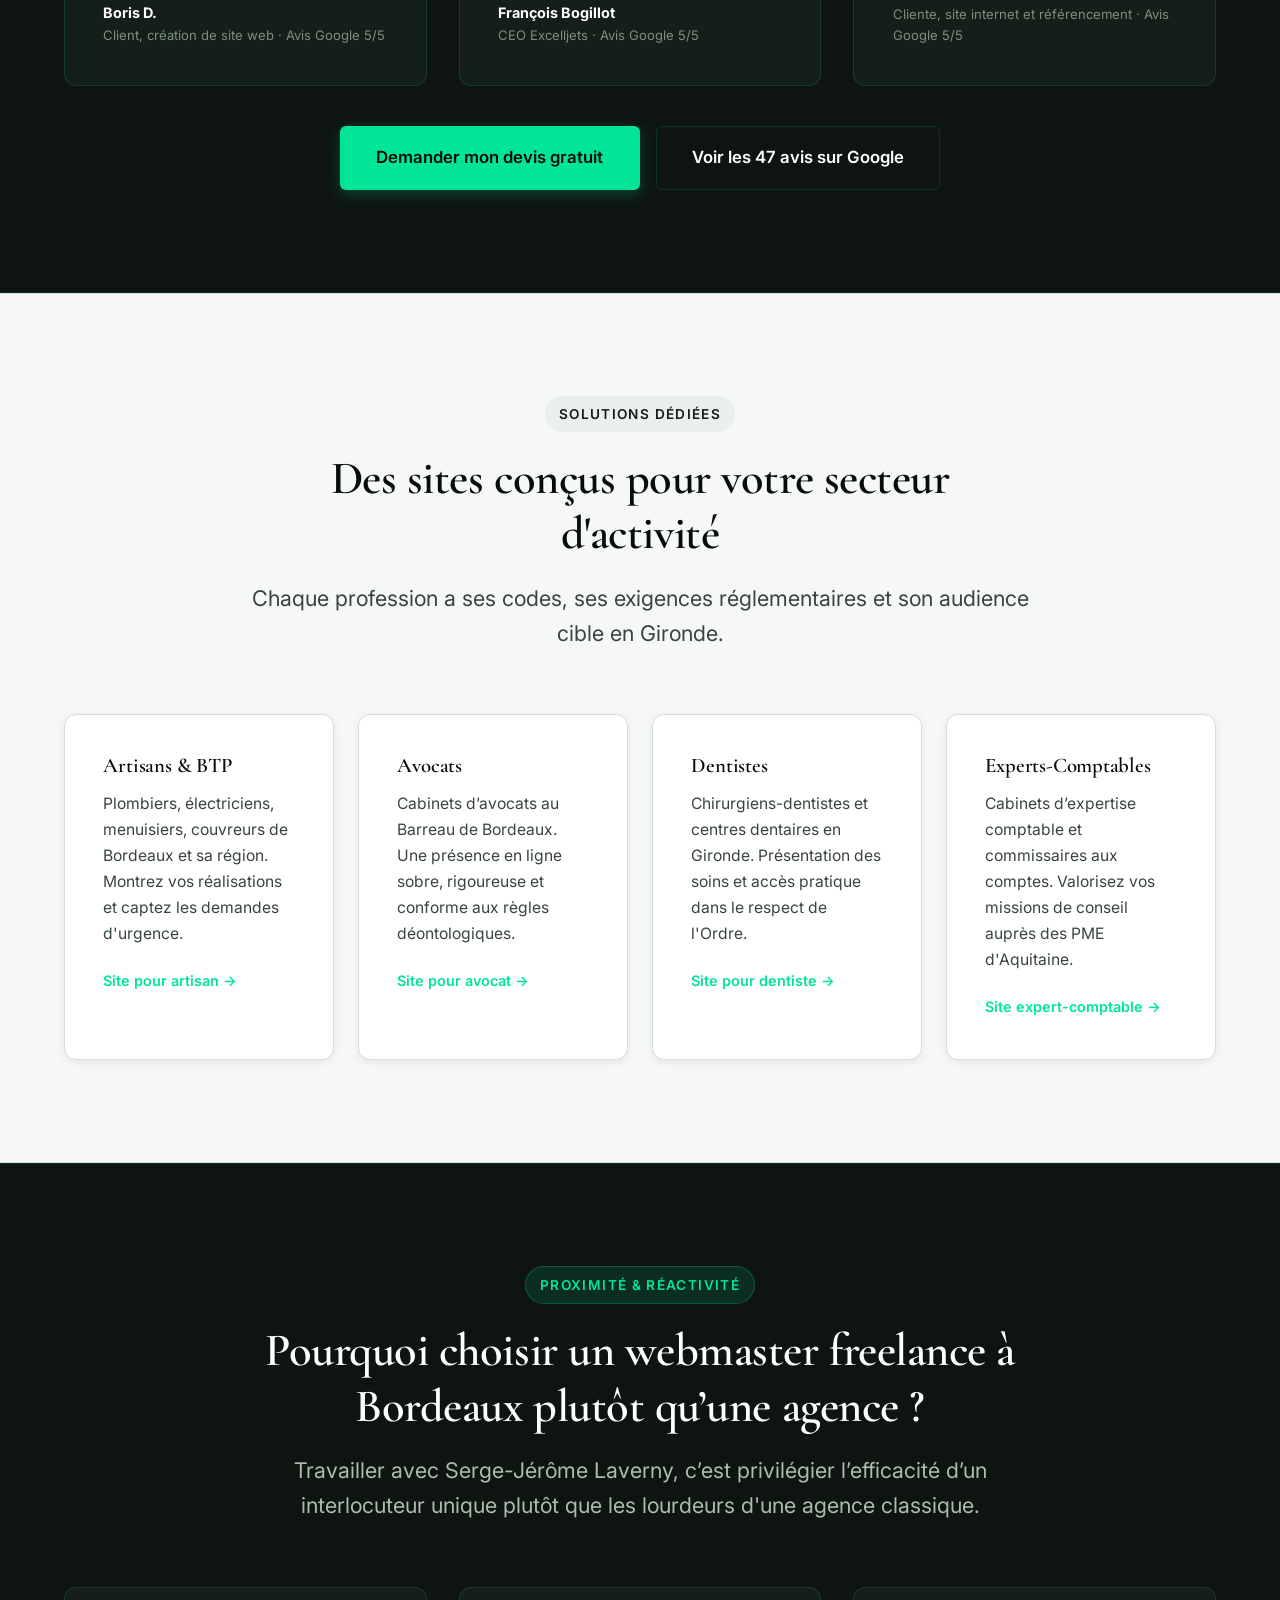
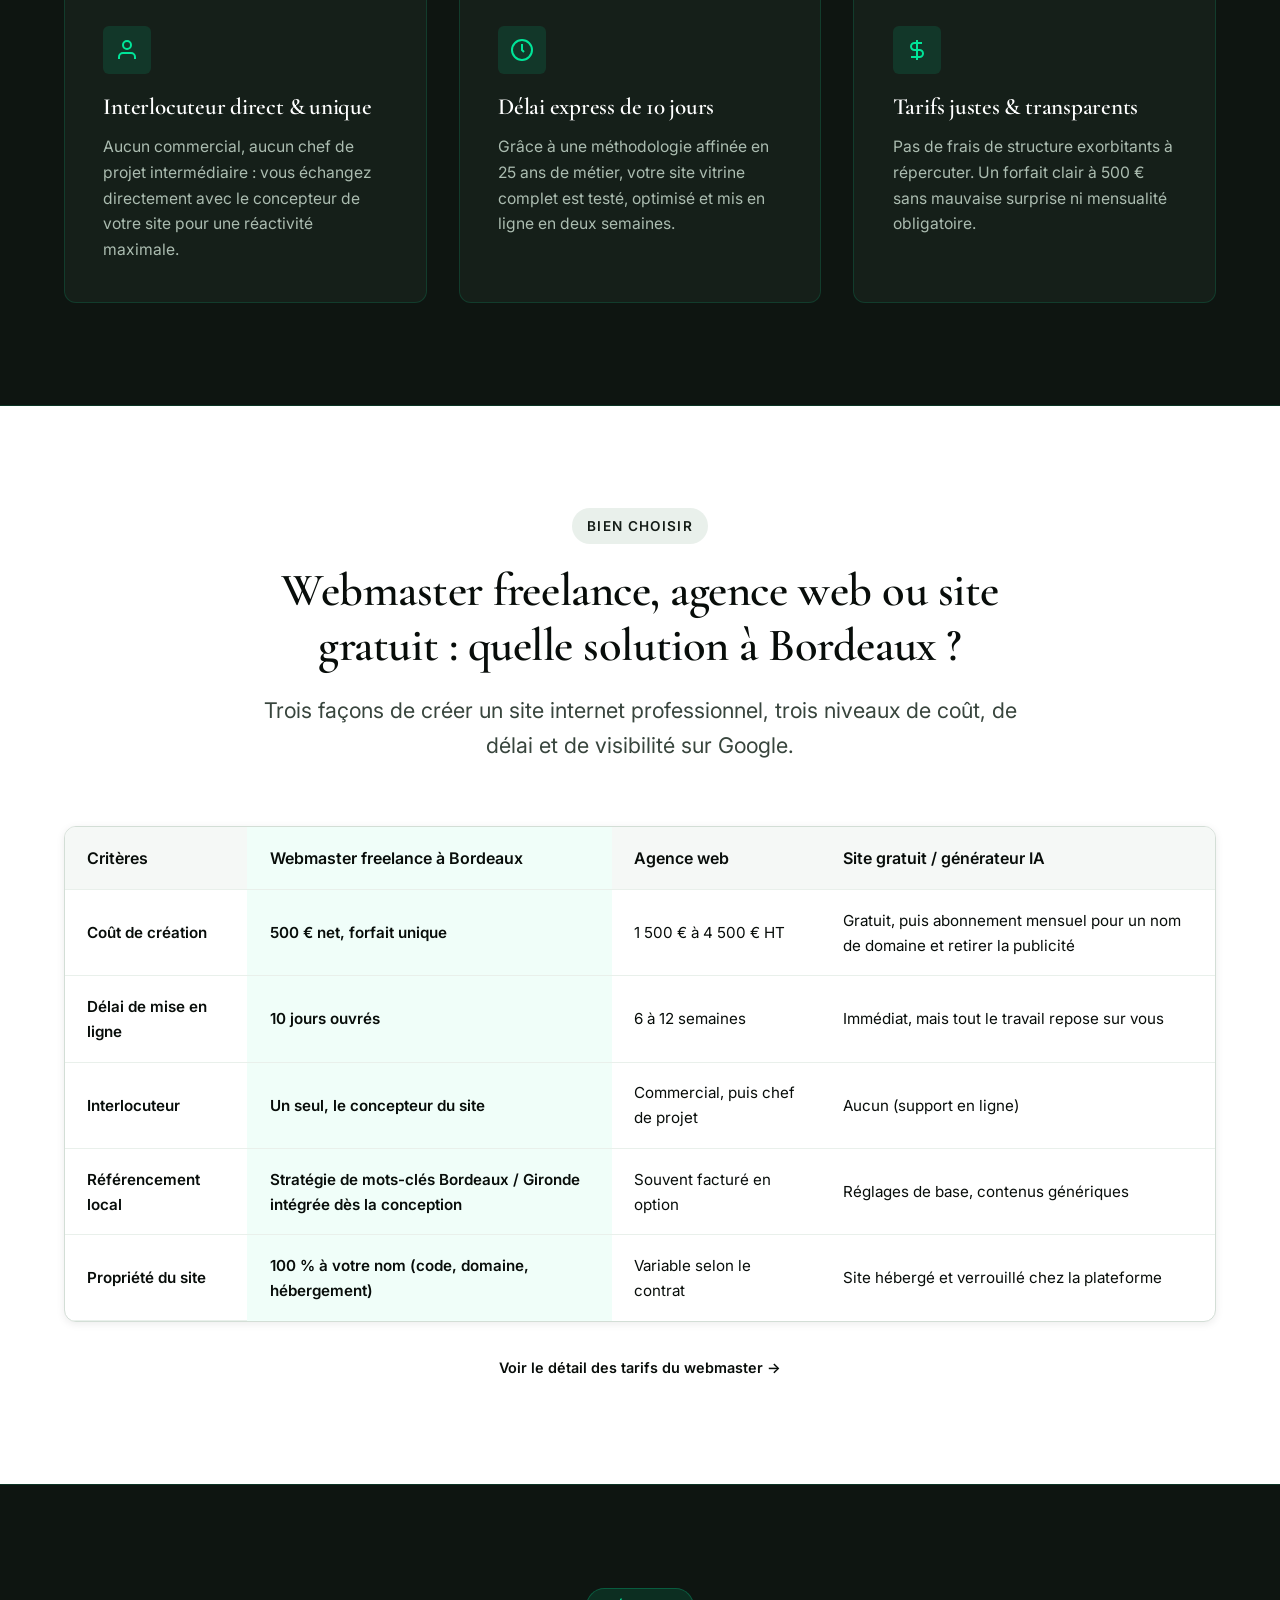
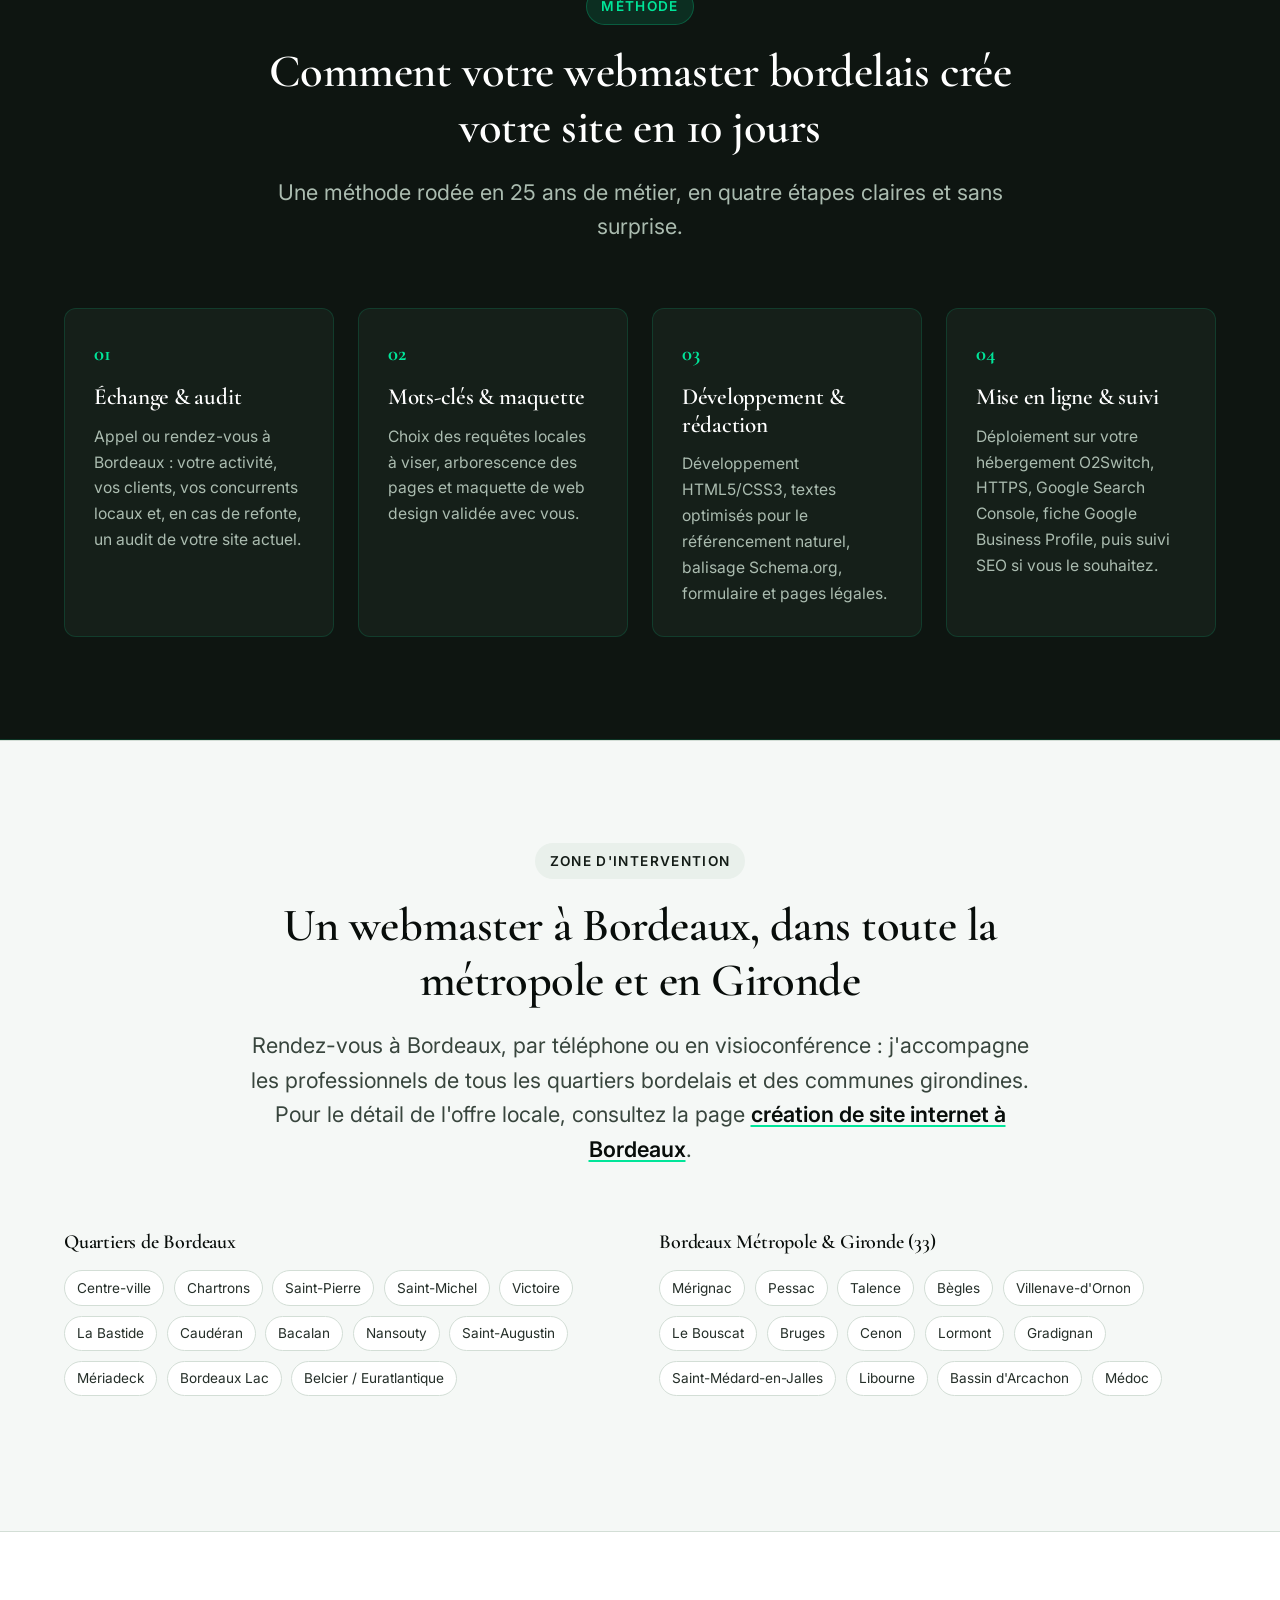
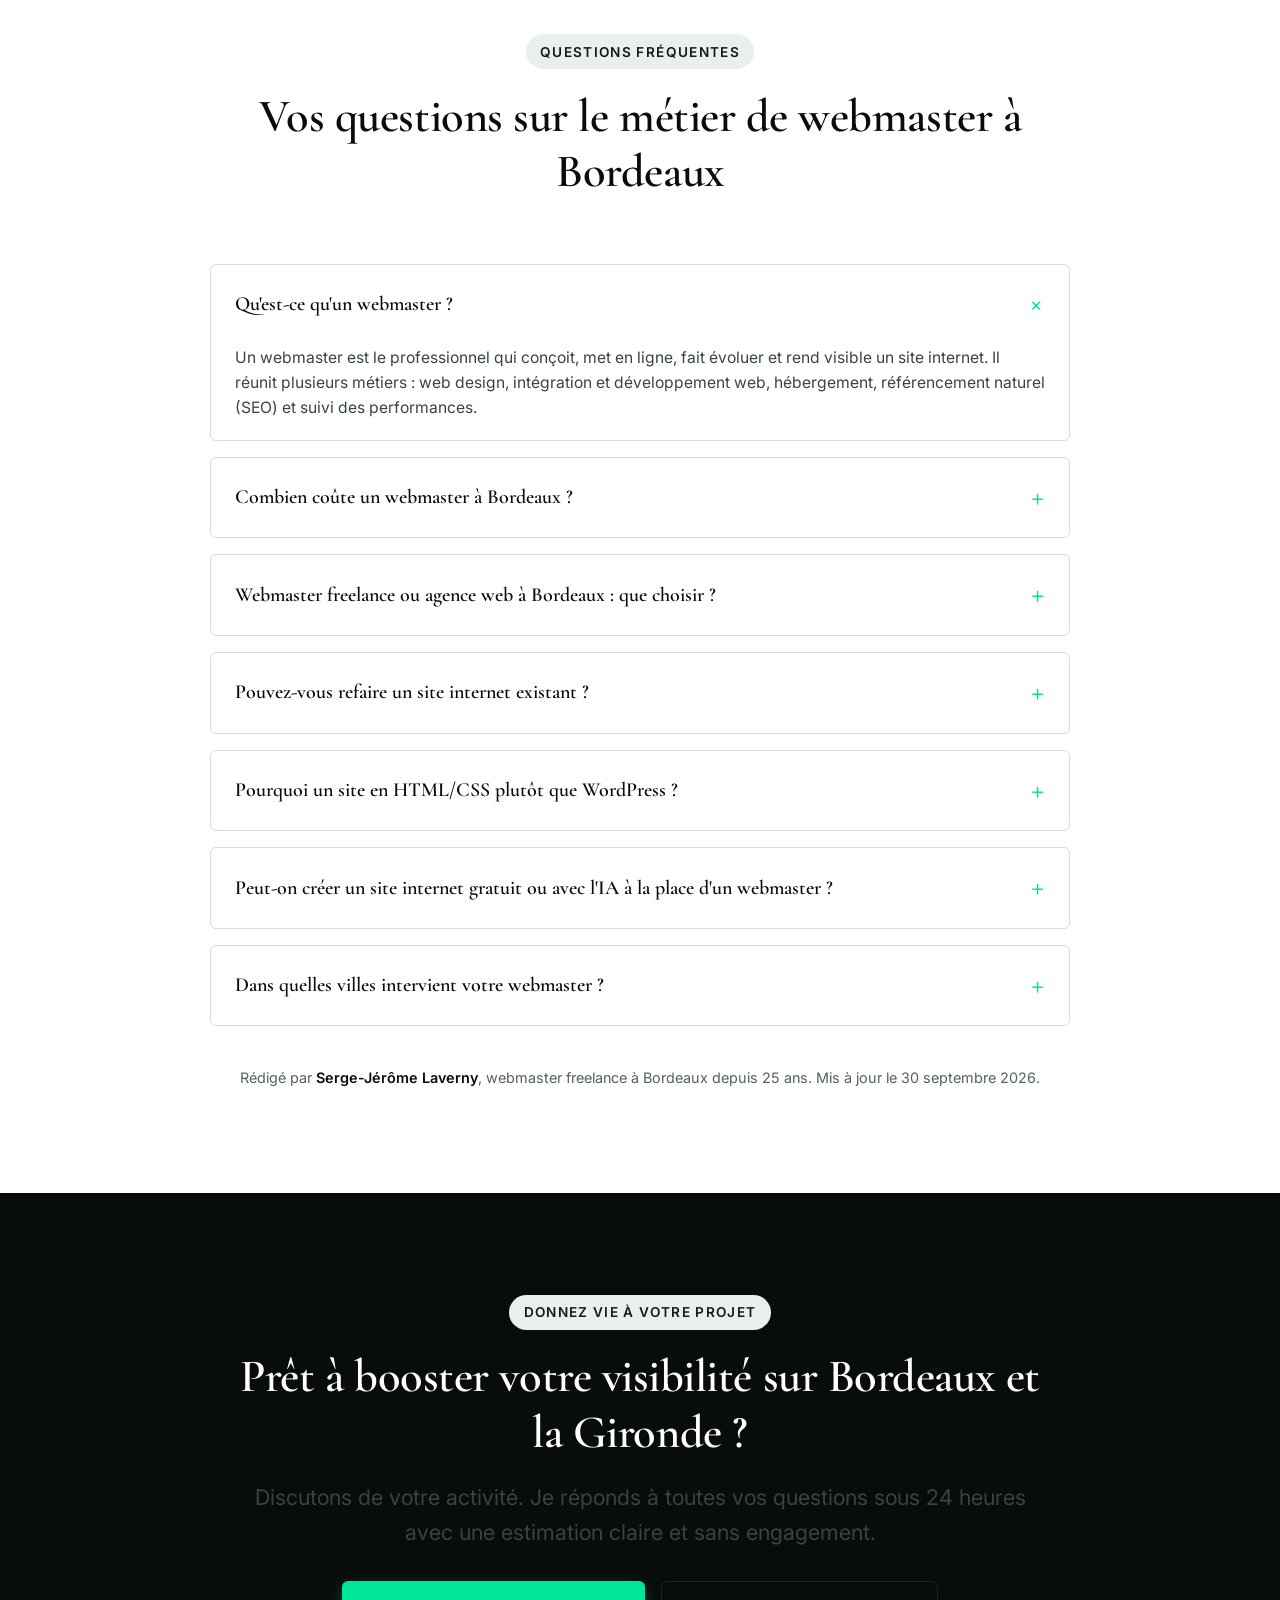
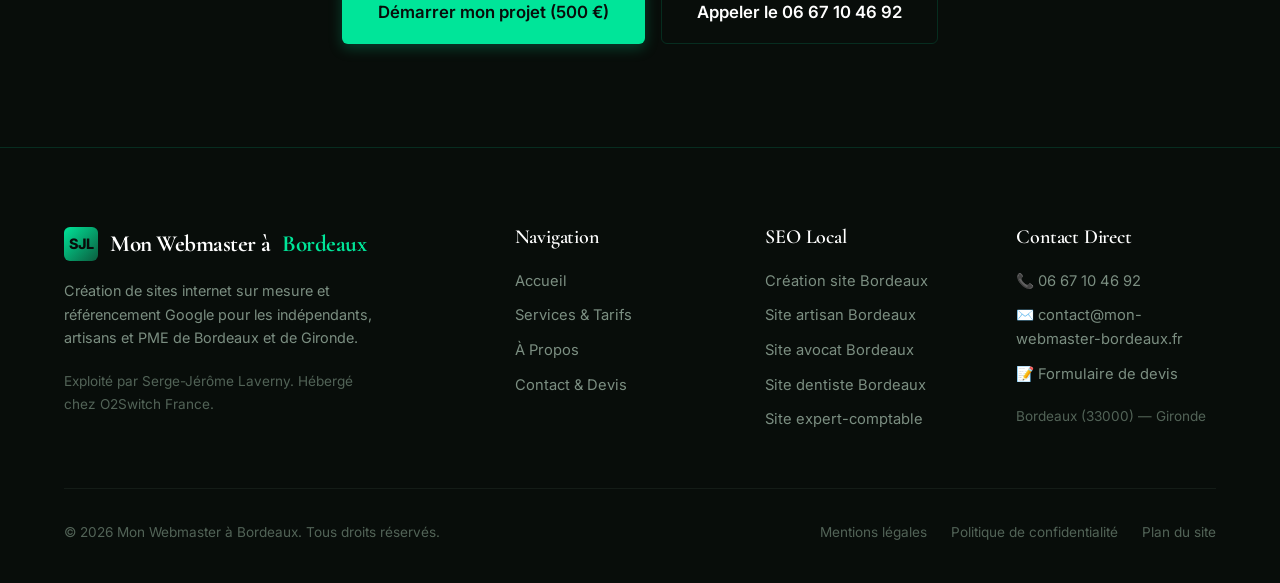
==== commit 801bce05: "Avis clients : source Graphiste CC indiquée et lien vers la fiche Google Co-Authored-By: Claude Opus" ====
--- a/index.html
+++ b/index.html
@@ -280,7 +280,7 @@
               <span class="stars" aria-hidden="true"><svg viewBox="0 0 24 24" aria-hidden="true"><path d="M12 2l3.09 6.26L22 9.27l-5 4.87 1.18 6.88L12 17.77l-6.18 3.25L7 14.14 2 9.27l6.91-1.01L12 2z"/></svg><svg viewBox="0 0 24 24" aria-hidden="true"><path d="M12 2l3.09 6.26L22 9.27l-5 4.87 1.18 6.88L12 17.77l-6.18 3.25L7 14.14 2 9.27l6.91-1.01L12 2z"/></svg><svg viewBox="0 0 24 24" aria-hidden="true"><path d="M12 2l3.09 6.26L22 9.27l-5 4.87 1.18 6.88L12 17.77l-6.18 3.25L7 14.14 2 9.27l6.91-1.01L12 2z"/></svg><svg viewBox="0 0 24 24" aria-hidden="true"><path d="M12 2l3.09 6.26L22 9.27l-5 4.87 1.18 6.88L12 17.77l-6.18 3.25L7 14.14 2 9.27l6.91-1.01L12 2z"/></svg><svg viewBox="0 0 24 24" aria-hidden="true"><path d="M12 2l3.09 6.26L22 9.27l-5 4.87 1.18 6.88L12 17.77l-6.18 3.25L7 14.14 2 9.27l6.91-1.01L12 2z"/></svg></span>
               <span class="rating-score"><strong>4,9 / 5</strong> · 47 avis Google</span>
             </a>
-            <p class="rating-note">Note globale de ma fiche Google Business Profile</p>
+            <p class="rating-note">Note de ma fiche Google de l'activité <a href="https://share.google/SjonBLJq5cwm2fowu" target="_blank" rel="noopener">Graphiste CC</a>, mon autre marque</p>
           </div>
 
           <div class="btn-group" style="justify-content: center;">
@@ -481,7 +481,7 @@
         <div class="header-center">
           <div class="eyebrow">Avis Clients</div>
           <h2 id="reviews-title">Ce que disent les clients de leur webmaster</h2>
-          <p class="lead">Note de <strong>4,9 / 5</strong> sur <strong>47 avis</strong> publiés sur ma fiche Google Business Profile. Extraits reproduits sans modification.</p>
+          <p class="lead">Note de <strong>4,9 / 5</strong> sur <strong>47 avis</strong> publiés sur la fiche Google de Graphiste CC, mon autre marque de création web et graphique. Extraits reproduits sans modification.</p>
         </div>
 
         <div class="grid-3 reviews-grid">
@@ -519,6 +519,7 @@
 
         <div class="btn-group" style="justify-content: center; margin-top: 2.5rem;">
           <a href="contact.html" class="btn btn-primary btn-lg">Demander mon devis gratuit</a>
+          <a href="https://share.google/SjonBLJq5cwm2fowu" class="btn btn-secondary btn-lg" target="_blank" rel="noopener">Voir les 47 avis sur Google</a>
         </div>
       </div>
     </section>
--- a/css/style.css
+++ b/css/style.css
@@ -1483,6 +1483,16 @@
 
 .rating-score strong {
   color: var(--white);
+}
+
+.rating-note a {
+  color: var(--gray-300);
+  text-decoration: underline;
+  text-underline-offset: 2px;
+}
+
+.rating-note a:hover {
+  color: var(--accent);
 }
 
 .rating-block {
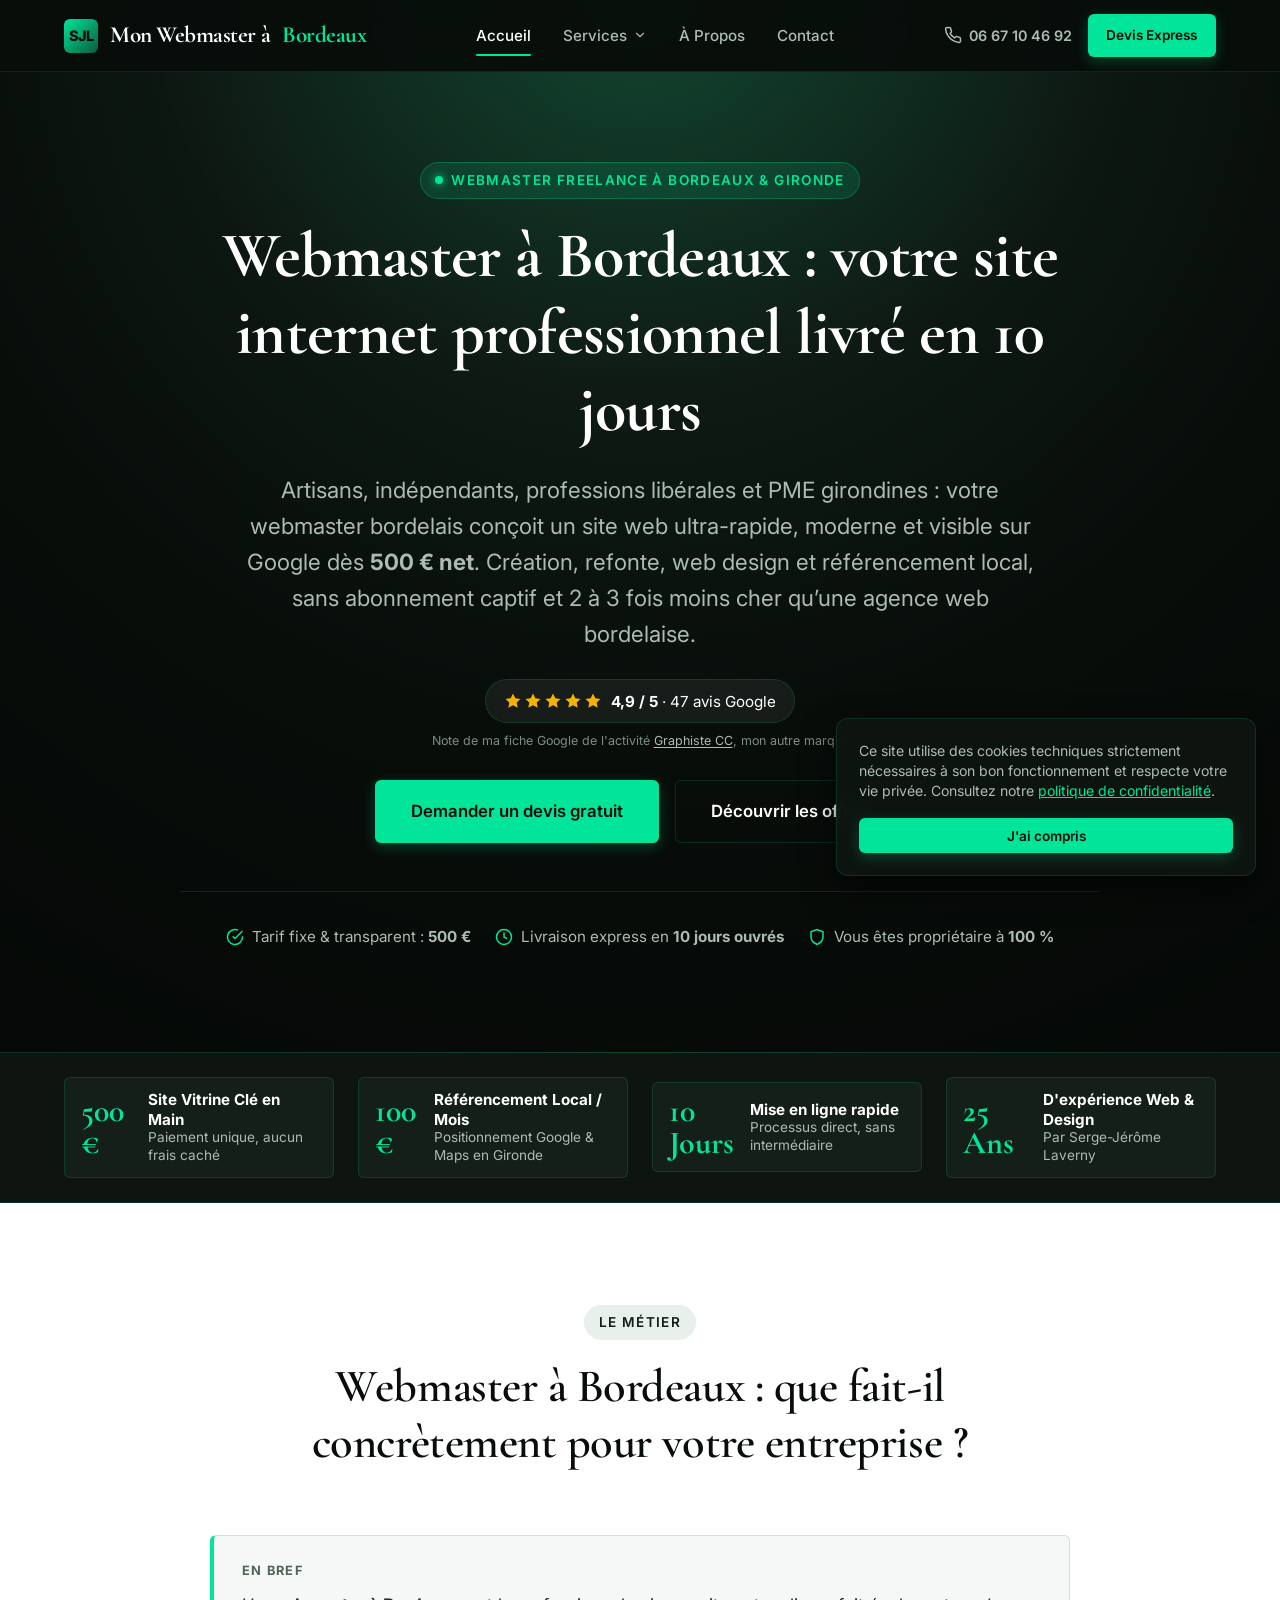
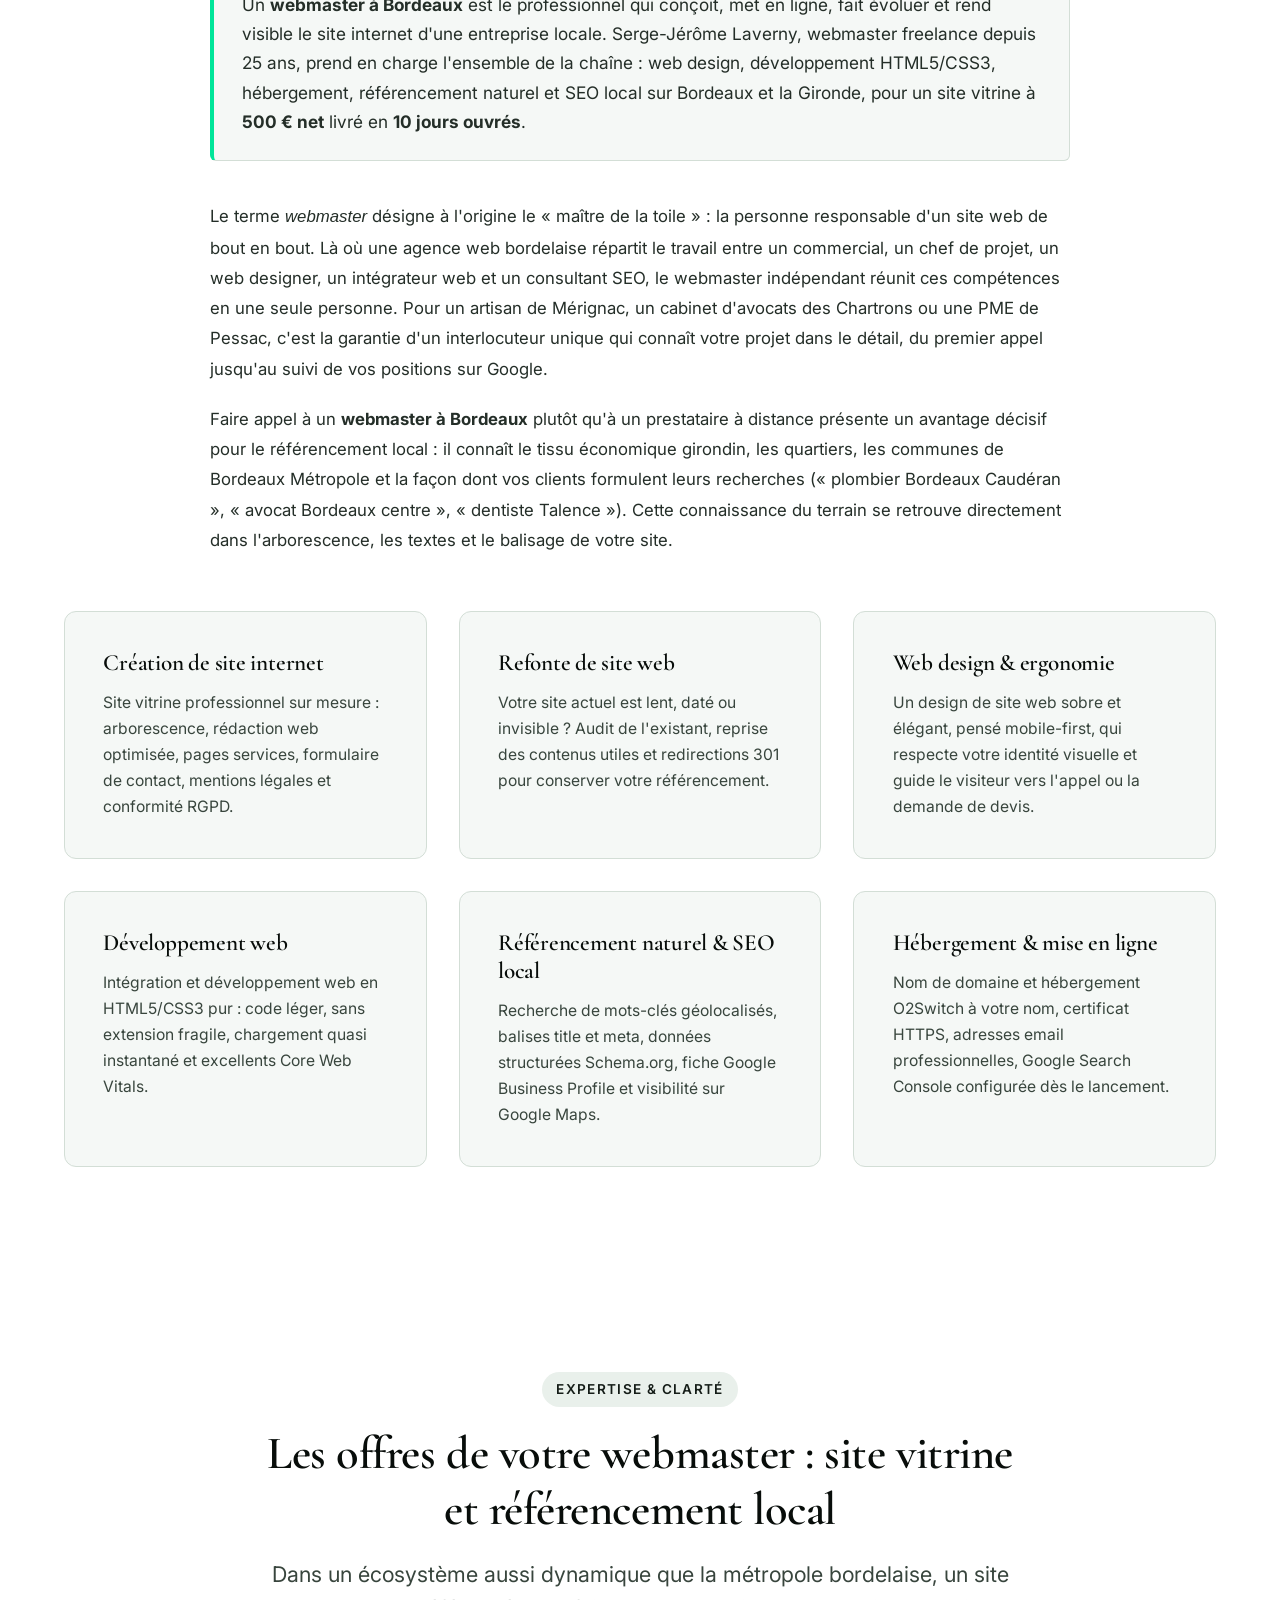
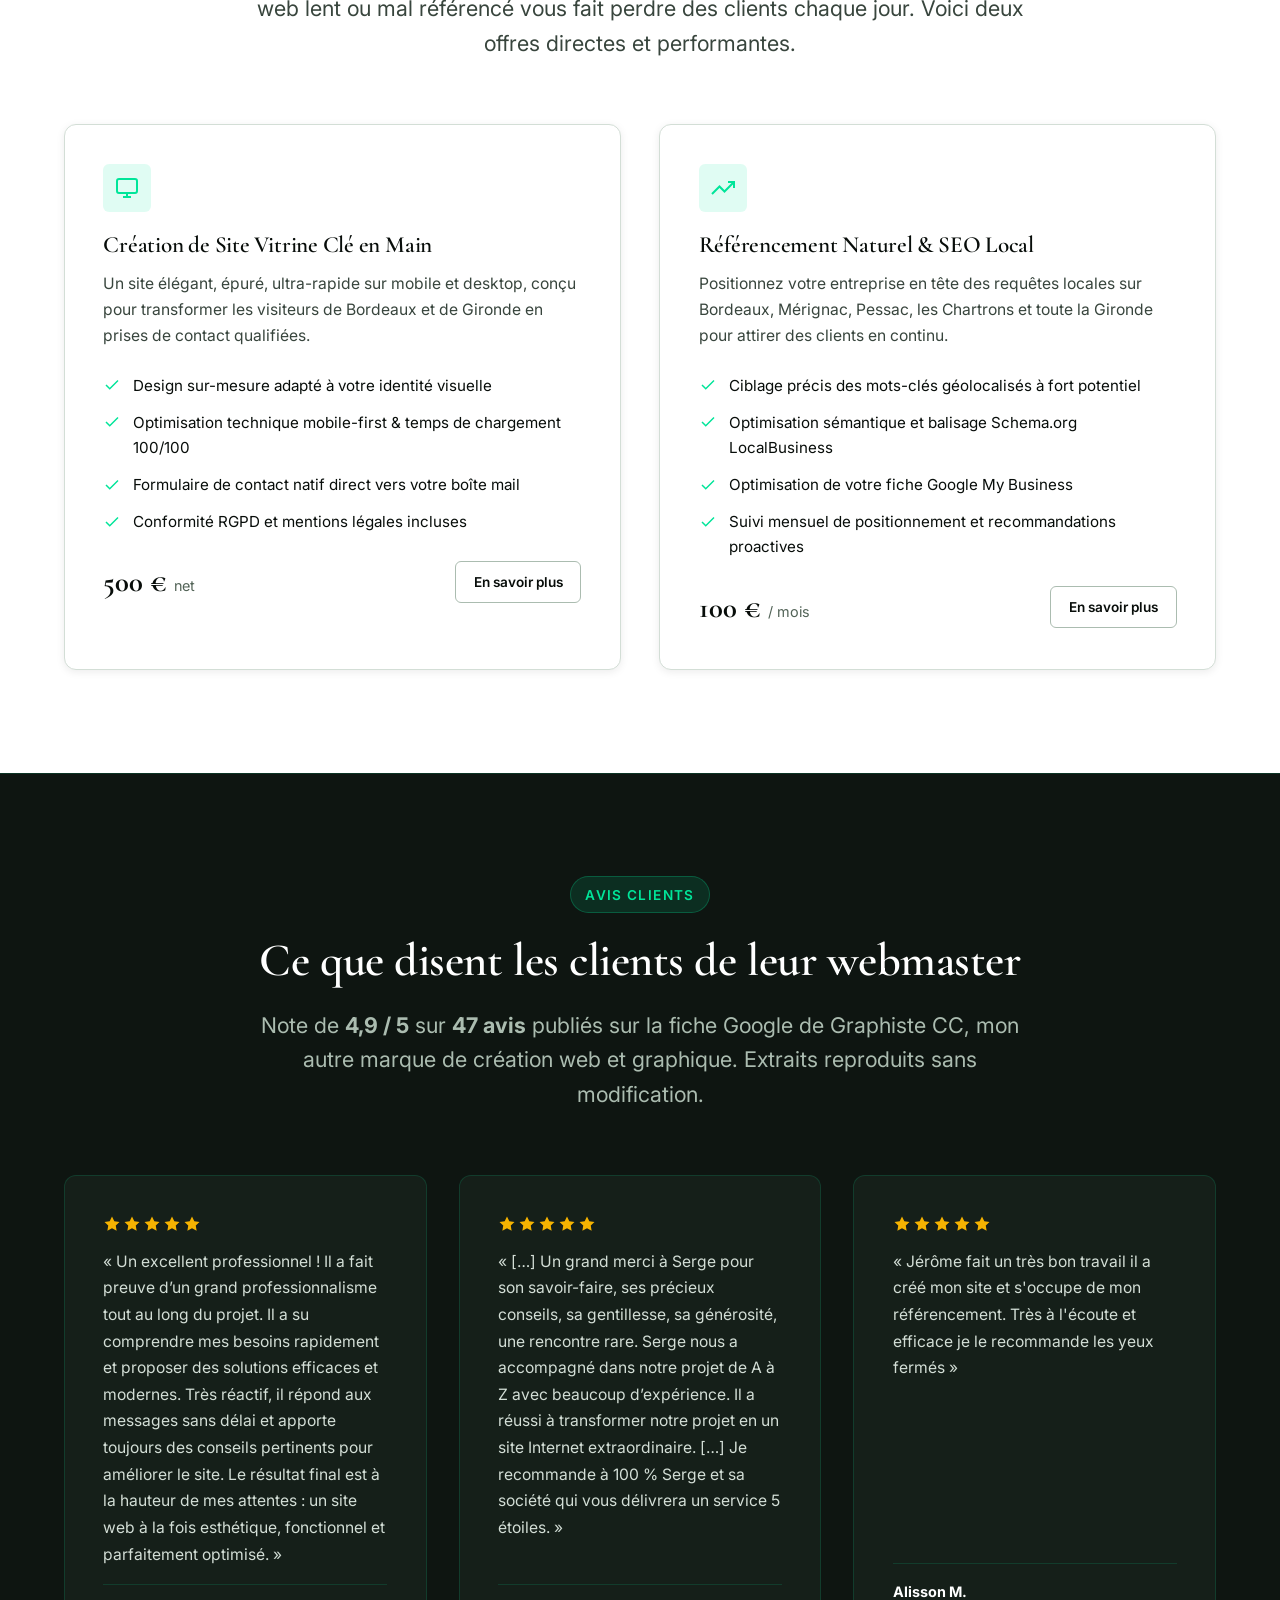
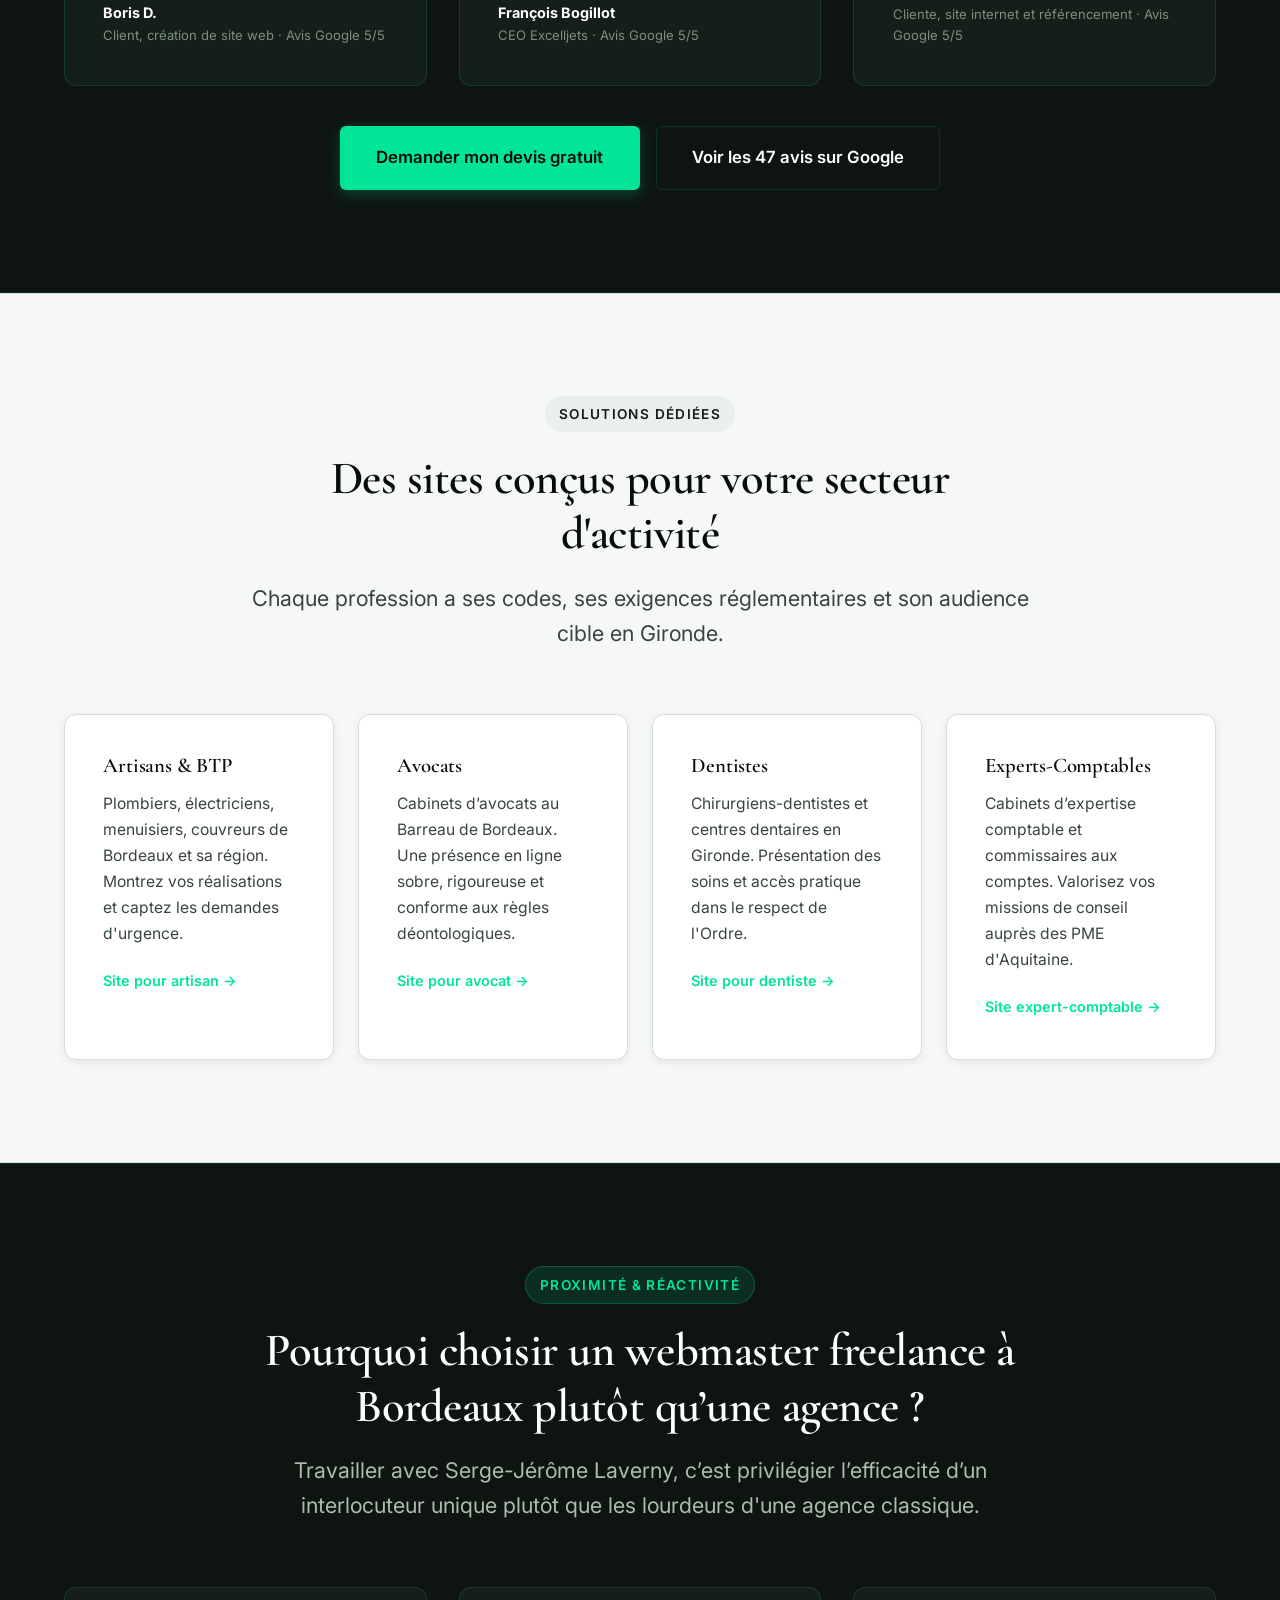
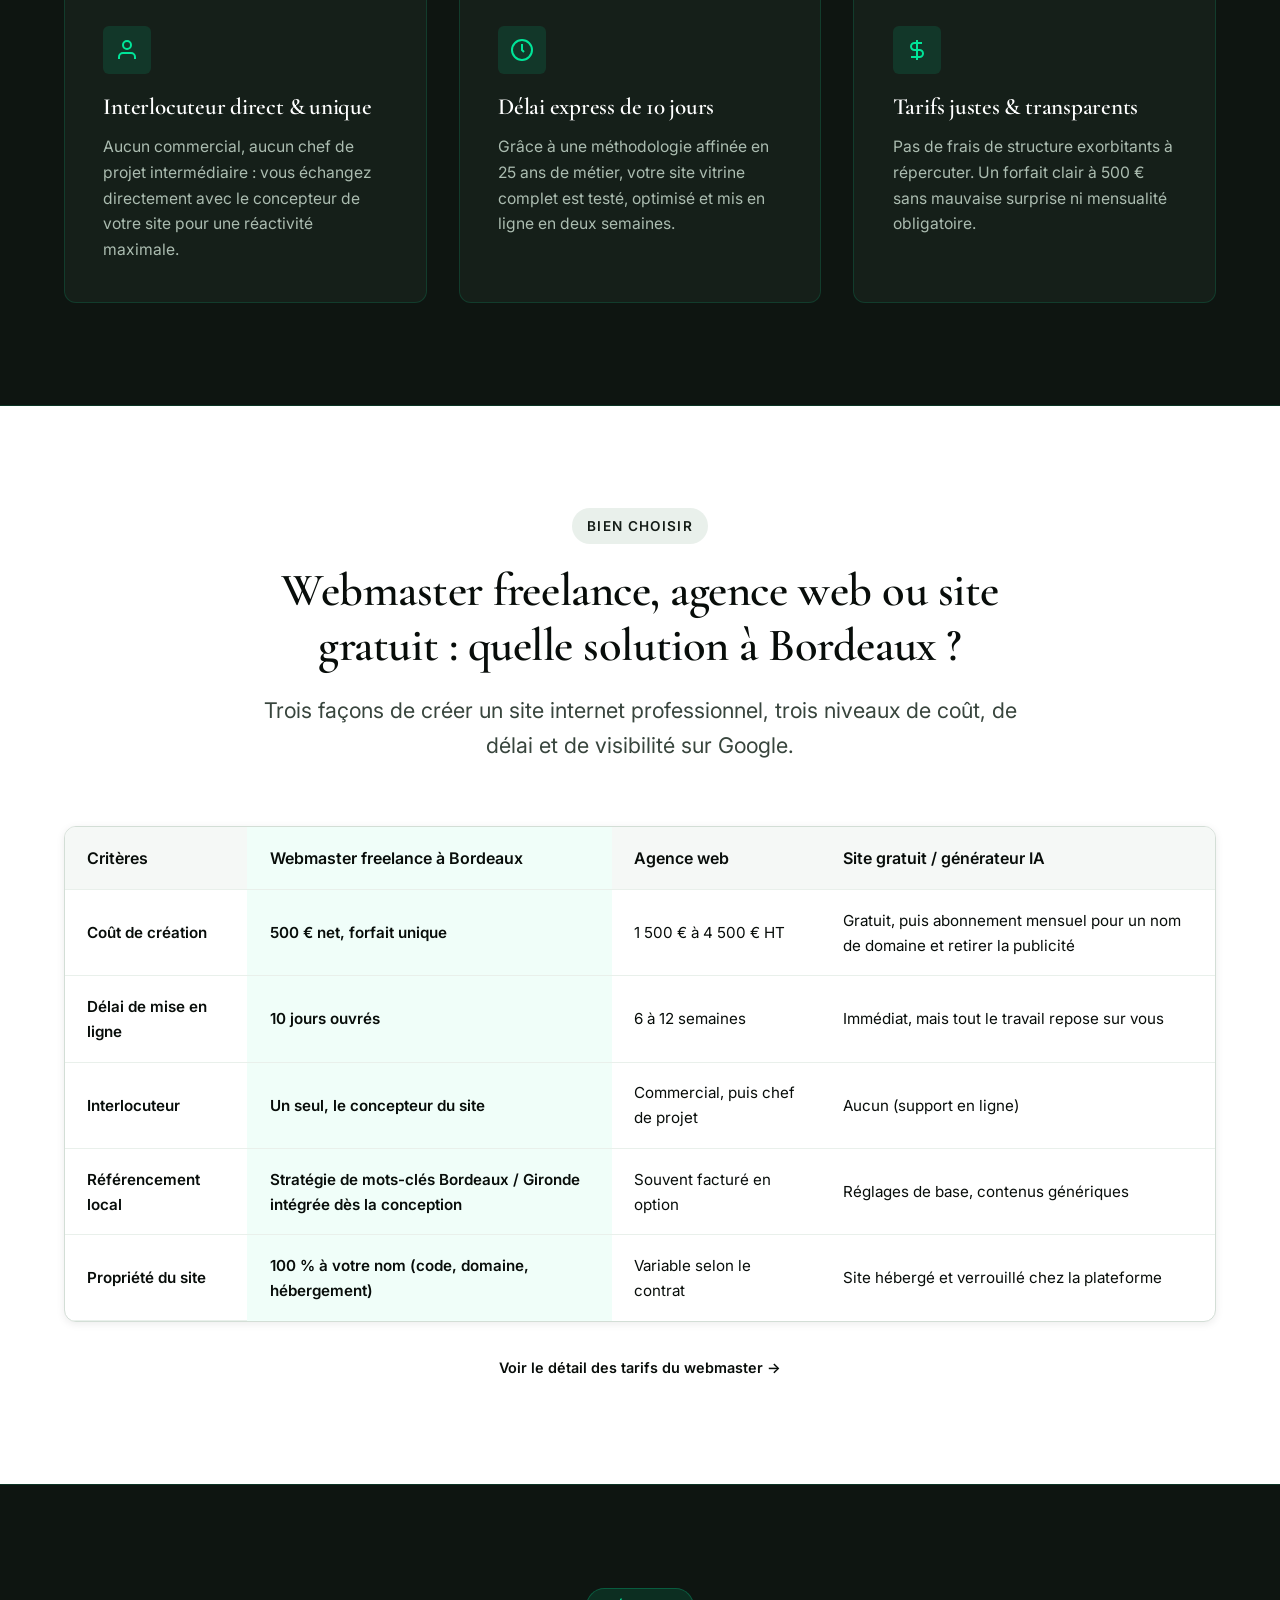
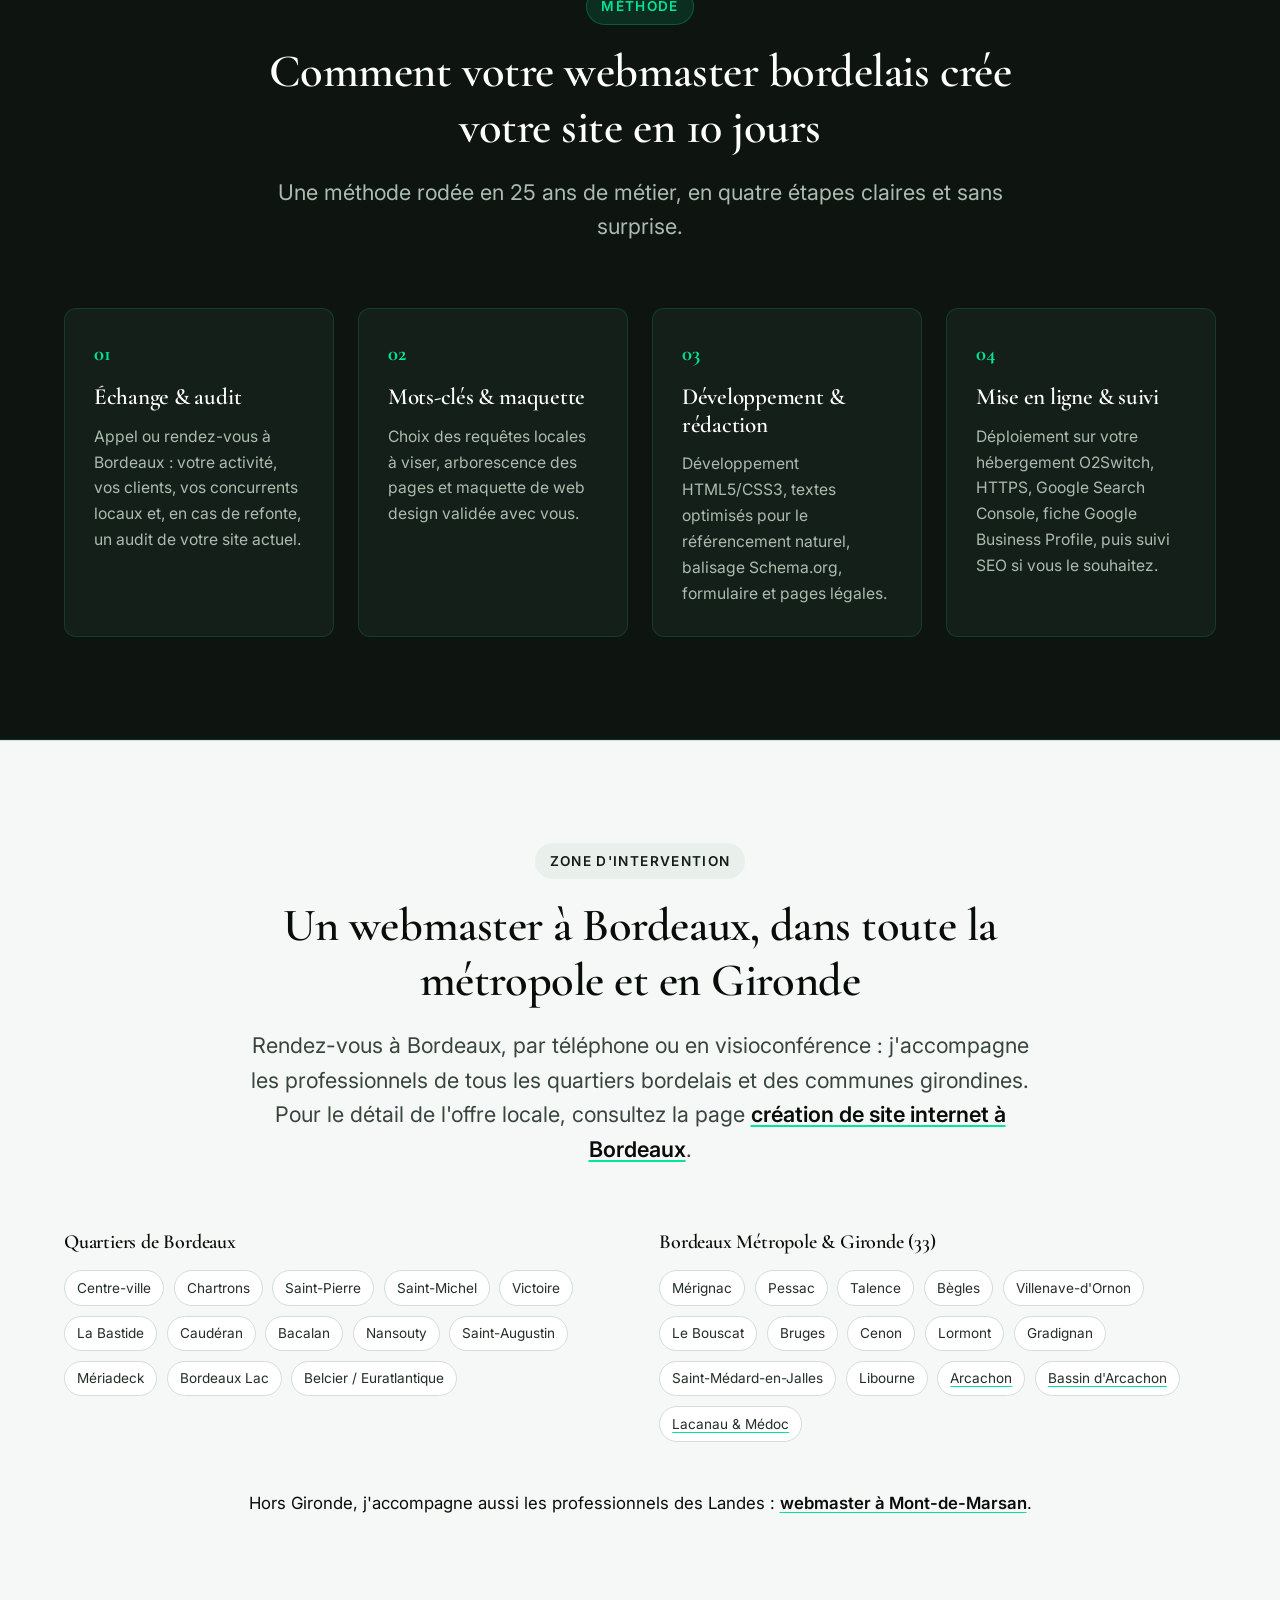
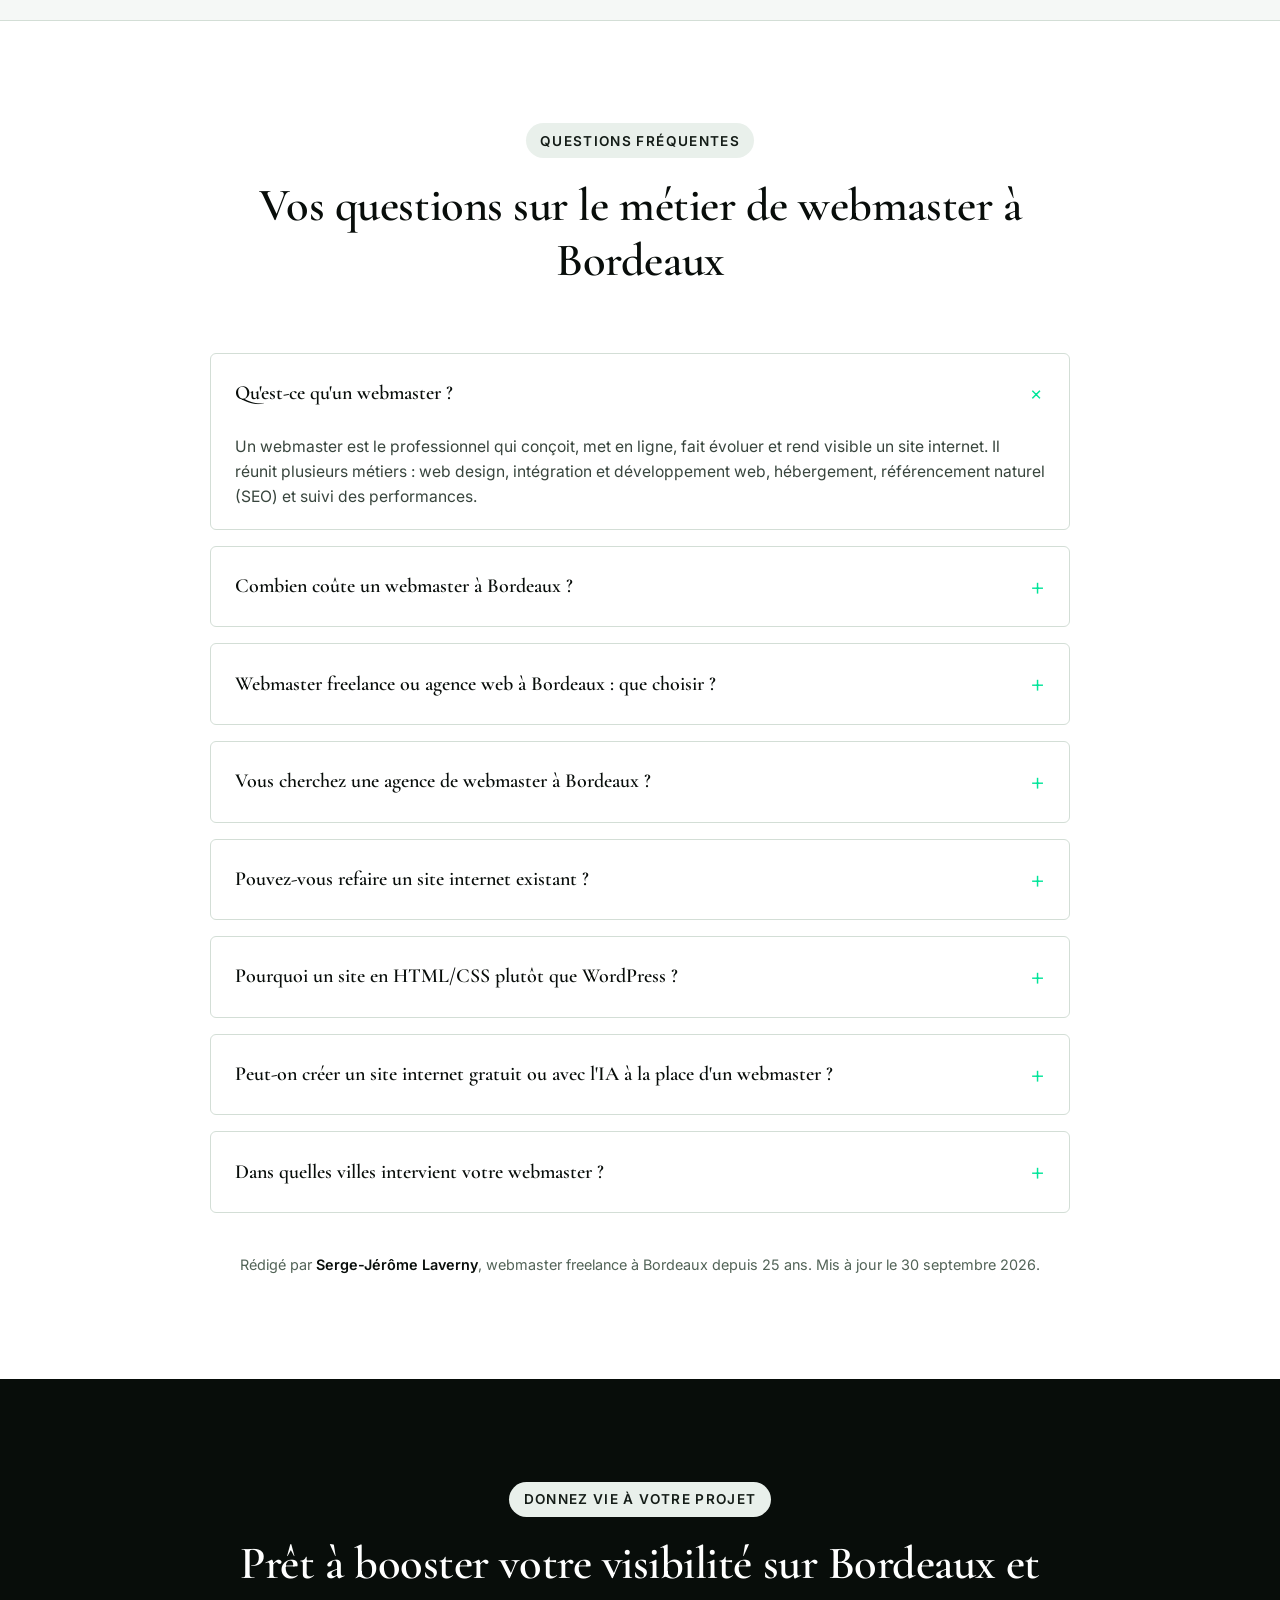
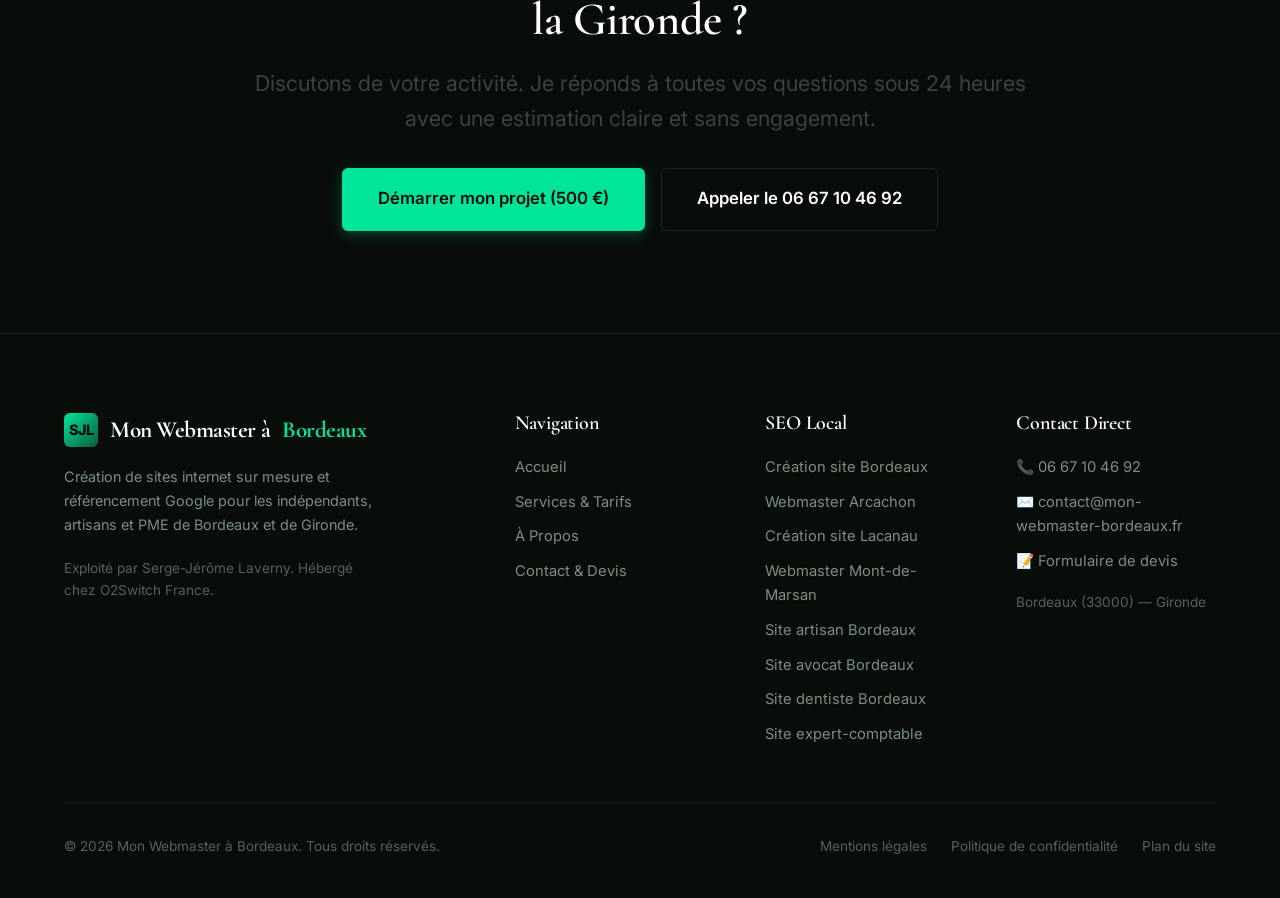
==== commit b5d7532b: "Pages locales Arcachon, Lacanau et Mont-de-Marsan + FAQ « agence de webmaster » - Nouvelles pages : " ====
--- a/index.html
+++ b/index.html
@@ -26,7 +26,7 @@
   <meta name="ICBM" content="44.837789, -0.57918">
 
   <!-- Stylesheet -->
-  <link rel="stylesheet" href="css/style.css?v=3">
+  <link rel="stylesheet" href="css/style.css?v=4">
 
   <!-- Schema.org JSON-LD -->
   <script type="application/ld+json">
@@ -38,23 +38,37 @@
         "@id": "https://www.mon-webmaster-bordeaux.fr/#website",
         "url": "https://www.mon-webmaster-bordeaux.fr/",
         "name": "Mon Webmaster à Bordeaux",
-        "alternateName": ["Webmaster Bordeaux", "Webmaster à Bordeaux"],
+        "alternateName": [
+          "Webmaster Bordeaux",
+          "Webmaster à Bordeaux"
+        ],
         "inLanguage": "fr-FR",
-        "publisher": { "@id": "https://www.mon-webmaster-bordeaux.fr/#business" }
+        "publisher": {
+          "@id": "https://www.mon-webmaster-bordeaux.fr/#business"
+        }
       },
       {
         "@type": "WebPage",
         "@id": "https://www.mon-webmaster-bordeaux.fr/#webpage",
         "url": "https://www.mon-webmaster-bordeaux.fr/",
         "name": "Webmaster Bordeaux | Création de site internet & SEO local dès 500 €",
-        "isPartOf": { "@id": "https://www.mon-webmaster-bordeaux.fr/#website" },
-        "about": { "@id": "https://www.mon-webmaster-bordeaux.fr/#business" },
-        "author": { "@id": "https://www.mon-webmaster-bordeaux.fr/#founder" },
+        "isPartOf": {
+          "@id": "https://www.mon-webmaster-bordeaux.fr/#website"
+        },
+        "about": {
+          "@id": "https://www.mon-webmaster-bordeaux.fr/#business"
+        },
+        "author": {
+          "@id": "https://www.mon-webmaster-bordeaux.fr/#founder"
+        },
         "dateModified": "2026-09-30",
         "inLanguage": "fr-FR"
       },
       {
-        "@type": ["LocalBusiness", "ProfessionalService"],
+        "@type": [
+          "LocalBusiness",
+          "ProfessionalService"
+        ],
         "@id": "https://www.mon-webmaster-bordeaux.fr/#business",
         "name": "Mon Webmaster à Bordeaux",
         "alternateName": "Webmaster Bordeaux",
@@ -79,23 +93,77 @@
         },
         "openingHoursSpecification": {
           "@type": "OpeningHoursSpecification",
-          "dayOfWeek": ["Monday", "Tuesday", "Wednesday", "Thursday", "Friday"],
+          "dayOfWeek": [
+            "Monday",
+            "Tuesday",
+            "Wednesday",
+            "Thursday",
+            "Friday"
+          ],
           "opens": "09:00",
           "closes": "19:00"
         },
         "areaServed": [
-          { "@type": "City", "name": "Bordeaux" },
-          { "@type": "City", "name": "Mérignac" },
-          { "@type": "City", "name": "Pessac" },
-          { "@type": "City", "name": "Talence" },
-          { "@type": "City", "name": "Bègles" },
-          { "@type": "City", "name": "Villenave-d'Ornon" },
-          { "@type": "City", "name": "Le Bouscat" },
-          { "@type": "City", "name": "Libourne" },
-          { "@type": "City", "name": "Arcachon" },
-          { "@type": "AdministrativeArea", "name": "Bordeaux Métropole" },
-          { "@type": "AdministrativeArea", "name": "Gironde" },
-          { "@type": "AdministrativeArea", "name": "Nouvelle-Aquitaine" }
+          {
+            "@type": "City",
+            "name": "Bordeaux"
+          },
+          {
+            "@type": "City",
+            "name": "Mérignac"
+          },
+          {
+            "@type": "City",
+            "name": "Pessac"
+          },
+          {
+            "@type": "City",
+            "name": "Talence"
+          },
+          {
+            "@type": "City",
+            "name": "Bègles"
+          },
+          {
+            "@type": "City",
+            "name": "Villenave-d'Ornon"
+          },
+          {
+            "@type": "City",
+            "name": "Le Bouscat"
+          },
+          {
+            "@type": "City",
+            "name": "Libourne"
+          },
+          {
+            "@type": "City",
+            "name": "Arcachon"
+          },
+          {
+            "@type": "AdministrativeArea",
+            "name": "Bordeaux Métropole"
+          },
+          {
+            "@type": "AdministrativeArea",
+            "name": "Gironde"
+          },
+          {
+            "@type": "AdministrativeArea",
+            "name": "Nouvelle-Aquitaine"
+          },
+          {
+            "@type": "City",
+            "name": "Lacanau"
+          },
+          {
+            "@type": "City",
+            "name": "Mont-de-Marsan"
+          },
+          {
+            "@type": "AdministrativeArea",
+            "name": "Landes"
+          }
         ],
         "knowsAbout": [
           "Création de site internet",
@@ -111,7 +179,9 @@
           "Hébergement web",
           "RGPD"
         ],
-        "founder": { "@id": "https://www.mon-webmaster-bordeaux.fr/#founder" },
+        "founder": {
+          "@id": "https://www.mon-webmaster-bordeaux.fr/#founder"
+        },
         "hasOfferCatalog": {
           "@type": "OfferCatalog",
           "name": "Services du webmaster à Bordeaux",
@@ -147,9 +217,20 @@
         "name": "Serge-Jérôme Laverny",
         "jobTitle": "Webmaster freelance et consultant SEO",
         "url": "https://www.mon-webmaster-bordeaux.fr/a-propos.html",
-        "workLocation": { "@type": "Place", "name": "Bordeaux, Gironde" },
-        "worksFor": { "@id": "https://www.mon-webmaster-bordeaux.fr/#business" },
-        "knowsAbout": ["Webmaster", "Création de site internet", "Web design", "Référencement naturel", "SEO local"]
+        "workLocation": {
+          "@type": "Place",
+          "name": "Bordeaux, Gironde"
+        },
+        "worksFor": {
+          "@id": "https://www.mon-webmaster-bordeaux.fr/#business"
+        },
+        "knowsAbout": [
+          "Webmaster",
+          "Création de site internet",
+          "Web design",
+          "Référencement naturel",
+          "SEO local"
+        ]
       },
       {
         "@type": "FAQPage",
@@ -158,37 +239,66 @@
           {
             "@type": "Question",
             "name": "Qu'est-ce qu'un webmaster ?",
-            "acceptedAnswer": { "@type": "Answer", "text": "Un webmaster est le professionnel qui conçoit, met en ligne, fait évoluer et rend visible un site internet. Il réunit plusieurs métiers : web design, intégration et développement web, hébergement, référencement naturel (SEO) et suivi des performances." }
+            "acceptedAnswer": {
+              "@type": "Answer",
+              "text": "Un webmaster est le professionnel qui conçoit, met en ligne, fait évoluer et rend visible un site internet. Il réunit plusieurs métiers : web design, intégration et développement web, hébergement, référencement naturel (SEO) et suivi des performances."
+            }
           },
           {
             "@type": "Question",
             "name": "Combien coûte un webmaster à Bordeaux ?",
-            "acceptedAnswer": { "@type": "Answer", "text": "Un site vitrine complet conçu par Mon Webmaster à Bordeaux coûte 500 € net, en paiement unique. Le suivi en référencement local est proposé à 100 € par mois, sans engagement. Les agences web bordelaises facturent généralement entre 1 500 € et 4 500 € HT pour un site vitrine équivalent." }
+            "acceptedAnswer": {
+              "@type": "Answer",
+              "text": "Un site vitrine complet conçu par Mon Webmaster à Bordeaux coûte 500 € net, en paiement unique. Le suivi en référencement local est proposé à 100 € par mois, sans engagement. Les agences web bordelaises facturent généralement entre 1 500 € et 4 500 € HT pour un site vitrine équivalent."
+            }
           },
           {
             "@type": "Question",
             "name": "Webmaster freelance ou agence web à Bordeaux : que choisir ?",
-            "acceptedAnswer": { "@type": "Answer", "text": "Un webmaster freelance offre un interlocuteur unique, des délais courts (10 jours ouvrés) et un tarif sans frais de structure. Une agence web convient davantage aux gros projets nécessitant une équipe pluridisciplinaire, comme une plateforme e-commerce complexe." }
+            "acceptedAnswer": {
+              "@type": "Answer",
+              "text": "Un webmaster freelance offre un interlocuteur unique, des délais courts (10 jours ouvrés) et un tarif sans frais de structure. Une agence web convient davantage aux gros projets nécessitant une équipe pluridisciplinaire, comme une plateforme e-commerce complexe."
+            }
+          },
+          {
+            "@type": "Question",
+            "name": "Vous cherchez une agence de webmaster à Bordeaux ?",
+            "acceptedAnswer": {
+              "@type": "Answer",
+              "text": "Beaucoup d'entreprises cherchent une « agence de webmaster » alors qu'elles ont surtout besoin d'un professionnel qui prenne tout en charge : conception, développement, mise en ligne et référencement. C'est exactement ce que fait un webmaster freelance, avec un interlocuteur unique, un site vitrine à 500 € net livré en 10 jours et sans les frais de structure d'une agence."
+            }
           },
           {
             "@type": "Question",
             "name": "Pouvez-vous refaire un site internet existant ?",
-            "acceptedAnswer": { "@type": "Answer", "text": "Oui. La refonte d'un site vieillissant, lent ou mal référencé (WordPress, Wix, ancien site maison) suit la même méthode qu'une création : audit de l'existant, conservation des contenus et des URL utiles, redirections 301 pour préserver le référencement, puis mise en ligne." }
+            "acceptedAnswer": {
+              "@type": "Answer",
+              "text": "Oui. La refonte d'un site vieillissant, lent ou mal référencé (WordPress, Wix, ancien site maison) suit la même méthode qu'une création : audit de l'existant, conservation des contenus et des URL utiles, redirections 301 pour préserver le référencement, puis mise en ligne."
+            }
           },
           {
             "@type": "Question",
             "name": "Pourquoi un site en HTML/CSS plutôt que WordPress ?",
-            "acceptedAnswer": { "@type": "Answer", "text": "Pour un site vitrine, le code HTML5/CSS3 pur se charge plus vite, n'expose aucune faille d'extension et ne demande pas de mises à jour permanentes. WordPress reste pertinent pour un blog très alimenté ou une boutique WooCommerce." }
+            "acceptedAnswer": {
+              "@type": "Answer",
+              "text": "Pour un site vitrine, le code HTML5/CSS3 pur se charge plus vite, n'expose aucune faille d'extension et ne demande pas de mises à jour permanentes. WordPress reste pertinent pour un blog très alimenté ou une boutique WooCommerce."
+            }
           },
           {
             "@type": "Question",
             "name": "Peut-on créer un site internet gratuit ou avec l'IA à la place d'un webmaster ?",
-            "acceptedAnswer": { "@type": "Answer", "text": "Les créateurs de site gratuits et les générateurs IA permettent d'obtenir une page rapidement, mais le site reste souvent hébergé chez la plateforme, peu personnalisé et difficile à positionner sur Google face aux concurrents locaux. Un webmaster apporte une stratégie de mots-clés, une structure technique propre et un site dont vous êtes propriétaire." }
+            "acceptedAnswer": {
+              "@type": "Answer",
+              "text": "Les créateurs de site gratuits et les générateurs IA permettent d'obtenir une page rapidement, mais le site reste souvent hébergé chez la plateforme, peu personnalisé et difficile à positionner sur Google face aux concurrents locaux. Un webmaster apporte une stratégie de mots-clés, une structure technique propre et un site dont vous êtes propriétaire."
+            }
           },
           {
             "@type": "Question",
             "name": "Dans quelles villes intervient votre webmaster ?",
-            "acceptedAnswer": { "@type": "Answer", "text": "Dans tous les quartiers de Bordeaux et dans toute la Gironde : Mérignac, Pessac, Talence, Bègles, Villenave-d'Ornon, Le Bouscat, Cenon, Lormont, Gradignan, Libourne, le Bassin d'Arcachon et le Médoc. Les échanges se font en rendez-vous à Bordeaux, par téléphone ou en visioconférence." }
+            "acceptedAnswer": {
+              "@type": "Answer",
+              "text": "Dans tous les quartiers de Bordeaux et dans toute la Gironde : Mérignac, Pessac, Talence, Bègles, Villenave-d'Ornon, Le Bouscat, Cenon, Lormont, Gradignan, Libourne, le Bassin d'Arcachon et le Médoc. Les échanges se font en rendez-vous à Bordeaux, par téléphone ou en visioconférence."
+            }
           }
         ]
       }
@@ -735,11 +845,15 @@
               <li class="tag">Gradignan</li>
               <li class="tag">Saint-Médard-en-Jalles</li>
               <li class="tag">Libourne</li>
-              <li class="tag">Bassin d'Arcachon</li>
-              <li class="tag">Médoc</li>
+              <li><a href="webmaster-arcachon.html" class="tag">Arcachon</a></li>
+              <li><a href="webmaster-arcachon.html" class="tag">Bassin d'Arcachon</a></li>
+              <li><a href="creation-site-internet-lacanau.html" class="tag">Lacanau & Médoc</a></li>
             </ul>
           </div>
         </div>
+        <p class="text-center" style="margin-top: 1rem;">
+          Hors Gironde, j'accompagne aussi les professionnels des Landes : <a href="webmaster-mont-de-marsan.html" class="inline-link">webmaster à Mont-de-Marsan</a>.
+        </p>
       </div>
     </section>
 
@@ -770,6 +884,13 @@
             <summary>Webmaster freelance ou agence web à Bordeaux : que choisir ?</summary>
             <div class="faq-answer">
               Un webmaster freelance offre un interlocuteur unique, des délais courts (10 jours ouvrés) et un tarif sans frais de structure. Une agence web convient davantage aux gros projets nécessitant une équipe pluridisciplinaire, comme une plateforme e-commerce complexe.
+            </div>
+          </details>
+
+          <details class="faq-item">
+            <summary>Vous cherchez une agence de webmaster à Bordeaux ?</summary>
+            <div class="faq-answer">
+              Beaucoup d'entreprises cherchent une « agence de webmaster » alors qu'elles ont surtout besoin d'un professionnel qui prenne tout en charge : conception, développement, mise en ligne et référencement. C'est exactement ce que fait un webmaster freelance, avec un interlocuteur unique, un site vitrine à 500 € net livré en 10 jours et sans les frais de structure d'une agence.
             </div>
           </details>
 
@@ -859,6 +980,9 @@
           <h4>SEO Local</h4>
           <ul class="footer-links">
             <li><a href="creation-site-internet-bordeaux.html" class="footer-link">Création site Bordeaux</a></li>
+            <li><a href="webmaster-arcachon.html" class="footer-link">Webmaster Arcachon</a></li>
+            <li><a href="creation-site-internet-lacanau.html" class="footer-link">Création site Lacanau</a></li>
+            <li><a href="webmaster-mont-de-marsan.html" class="footer-link">Webmaster Mont-de-Marsan</a></li>
             <li><a href="creation-site-internet-artisan.html" class="footer-link">Site artisan Bordeaux</a></li>
             <li><a href="creation-site-internet-avocat.html" class="footer-link">Site avocat Bordeaux</a></li>
             <li><a href="creation-site-internet-dentiste.html" class="footer-link">Site dentiste Bordeaux</a></li>
--- a/css/style.css
+++ b/css/style.css
@@ -1548,6 +1548,12 @@
 .section-light .lead strong,
 .section-white .lead strong {
   color: var(--black);
+}
+
+a.tag {
+  text-decoration: underline;
+  text-decoration-color: var(--accent);
+  text-underline-offset: 3px;
 }
 
 /* ==========================================================================
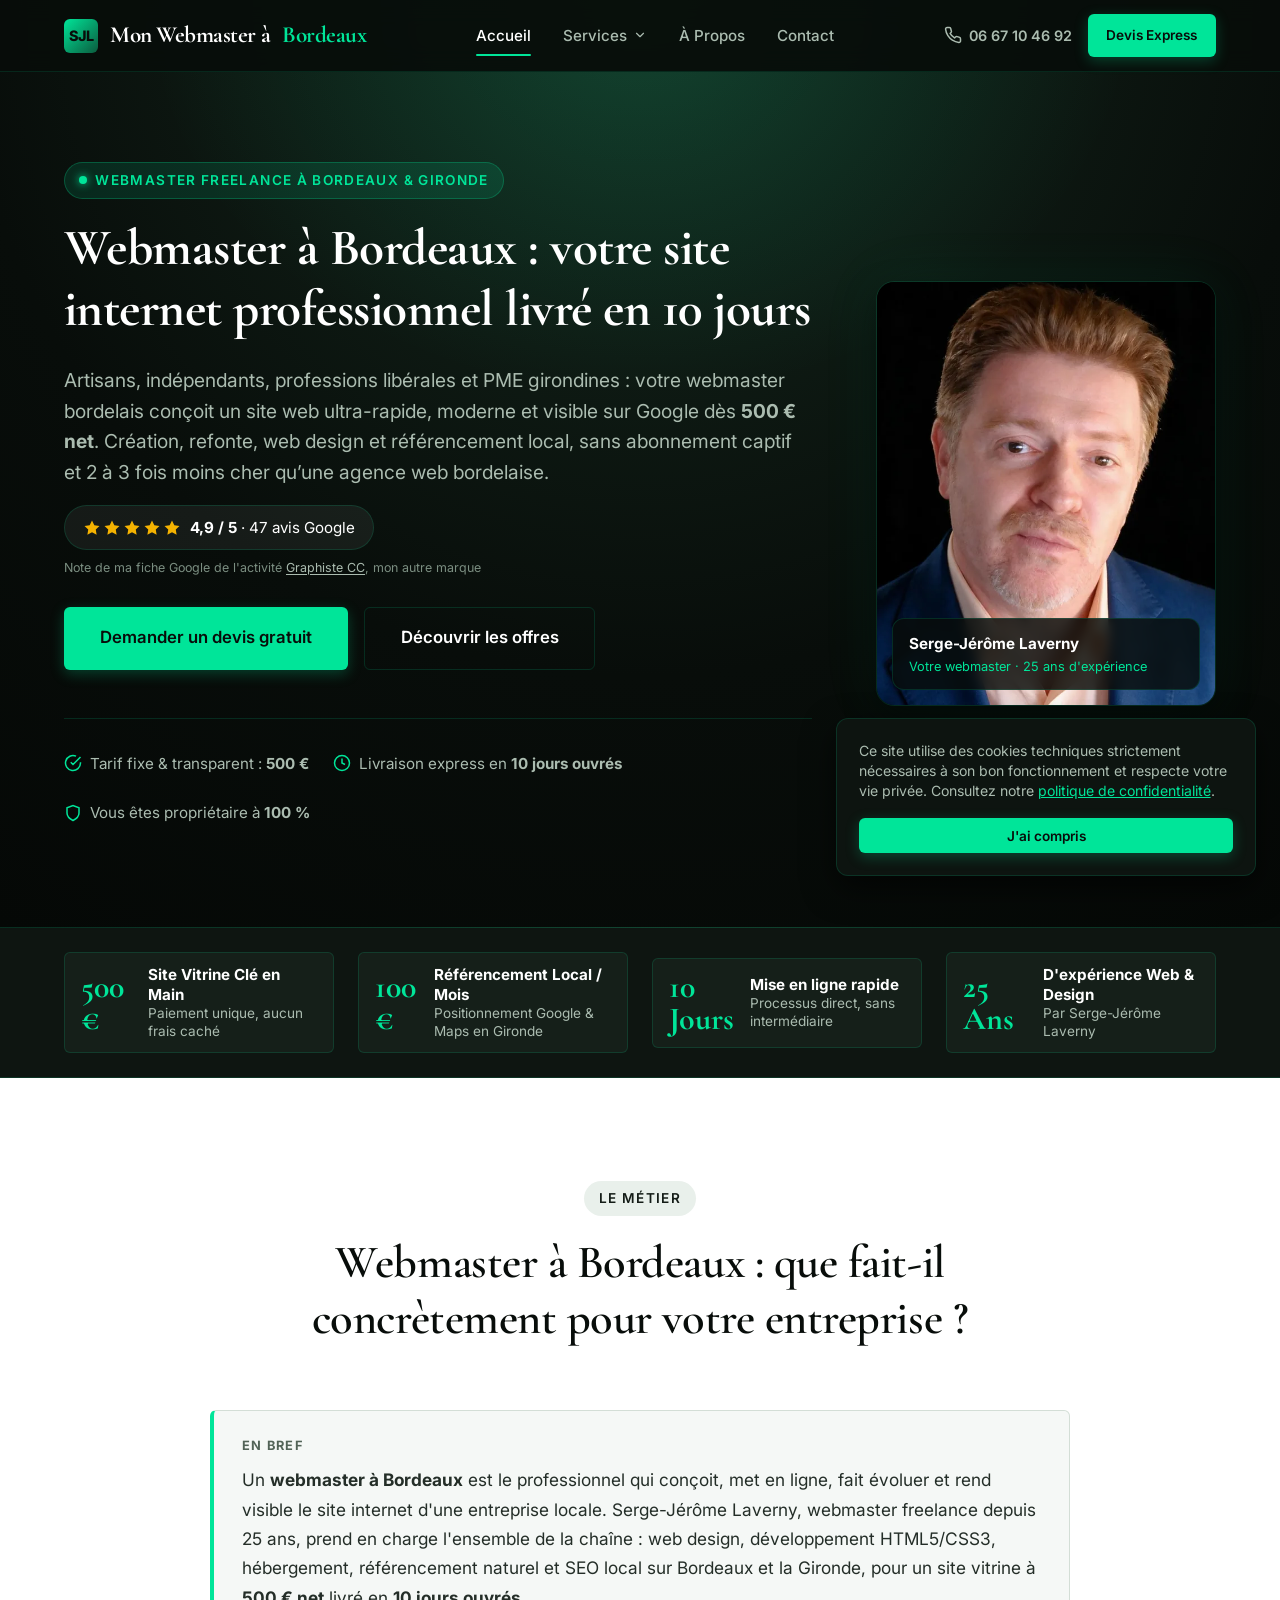
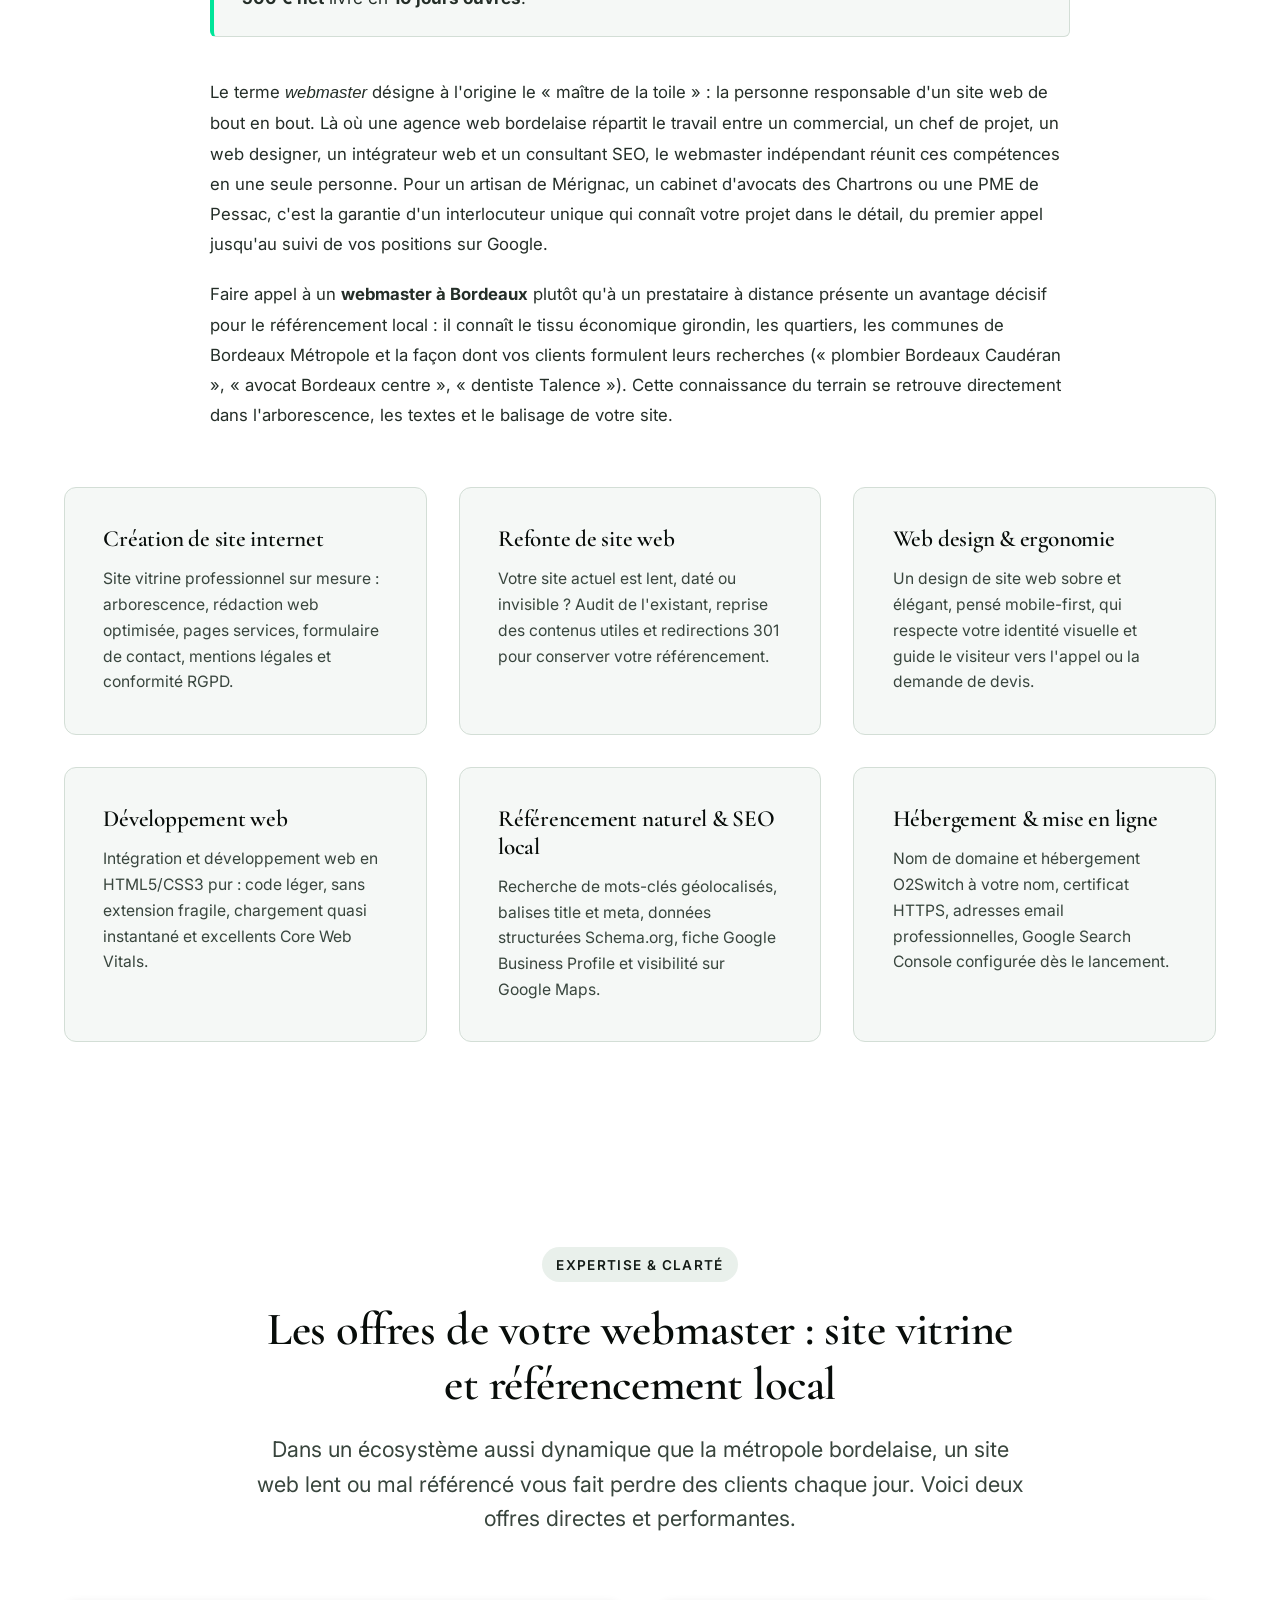
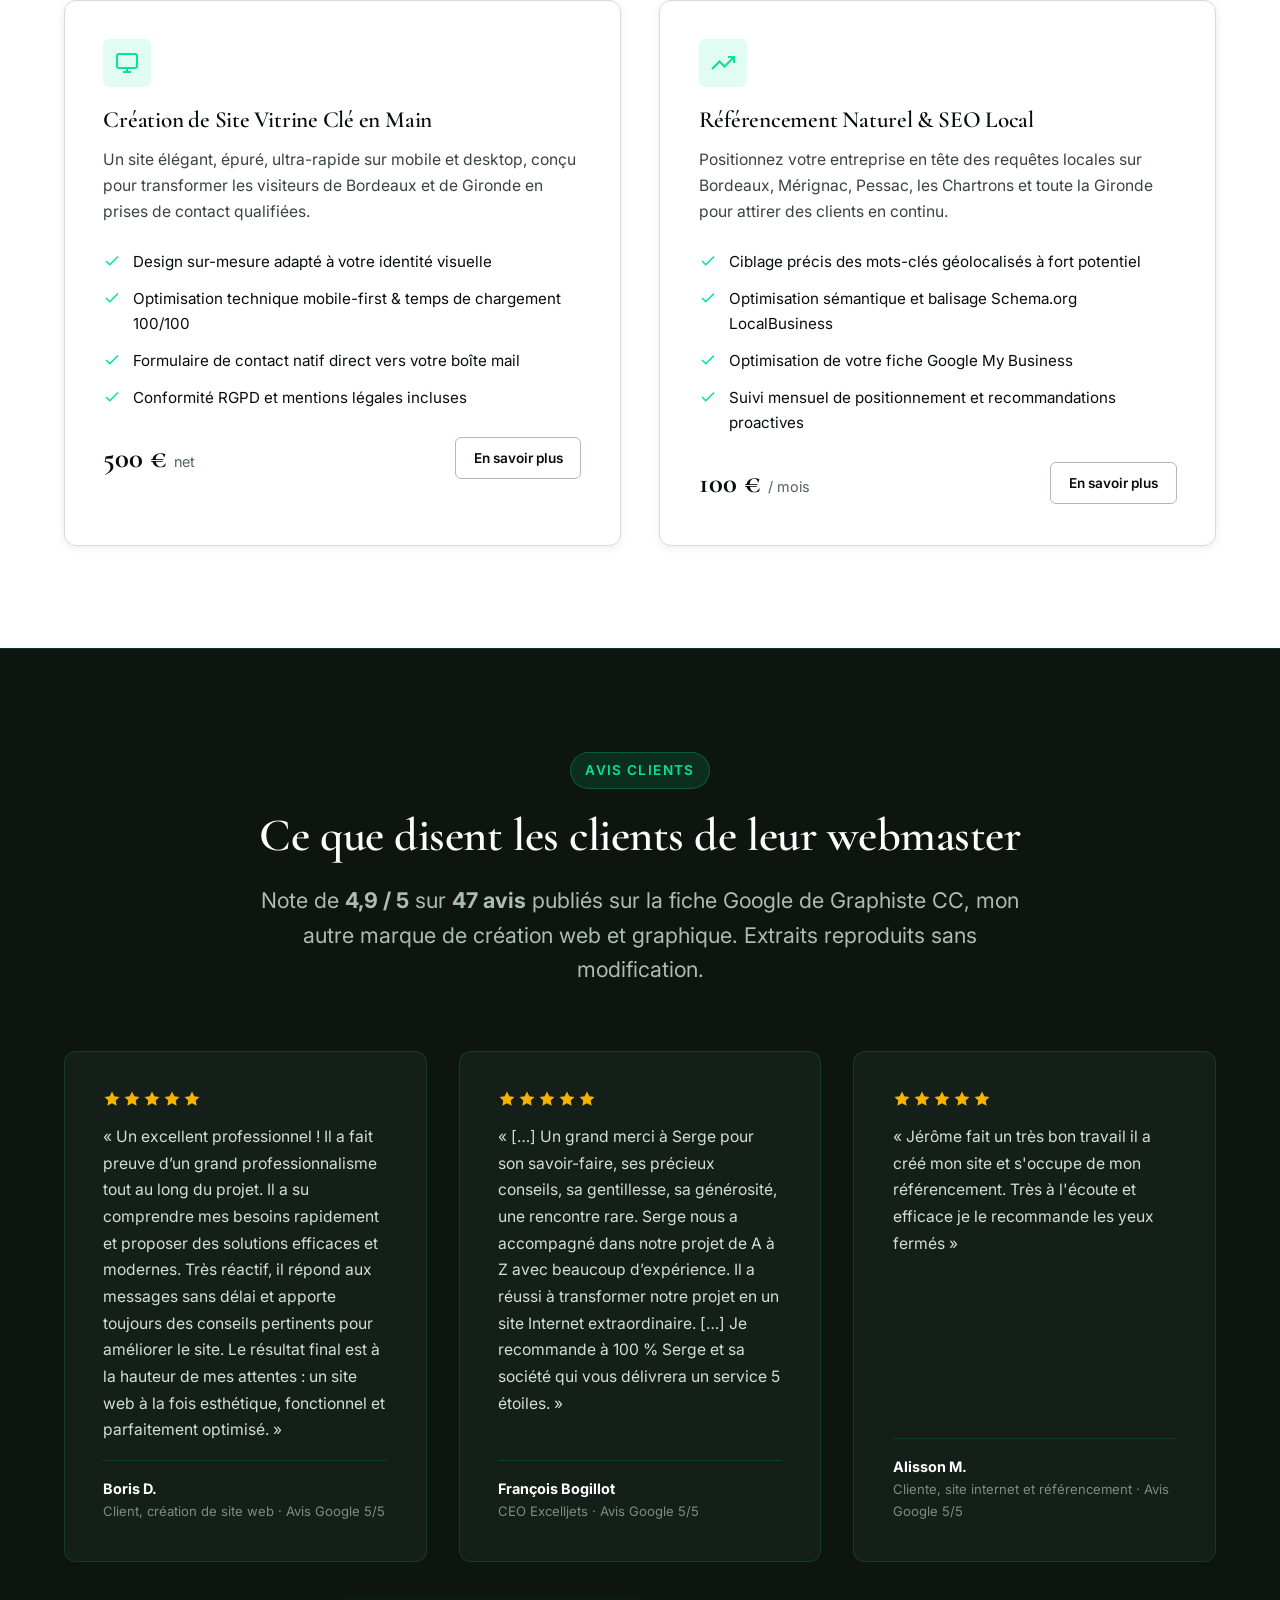
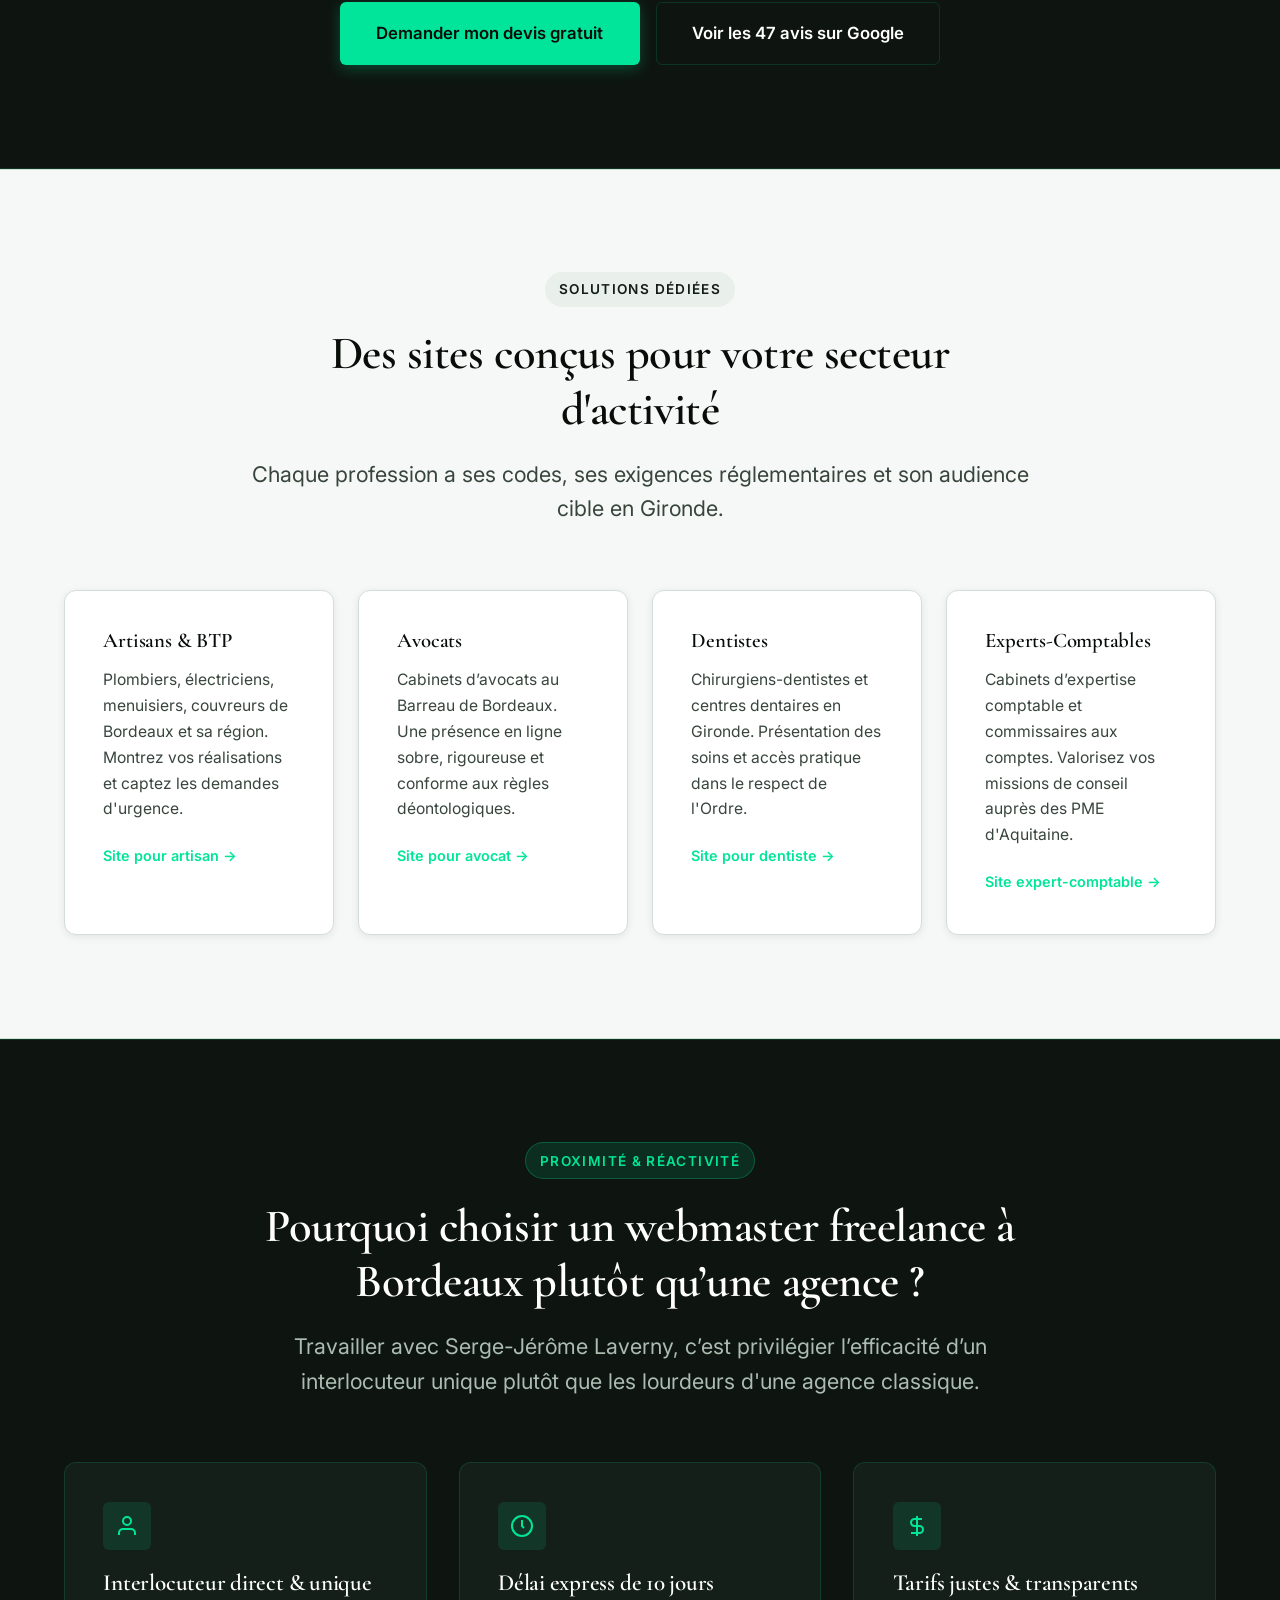
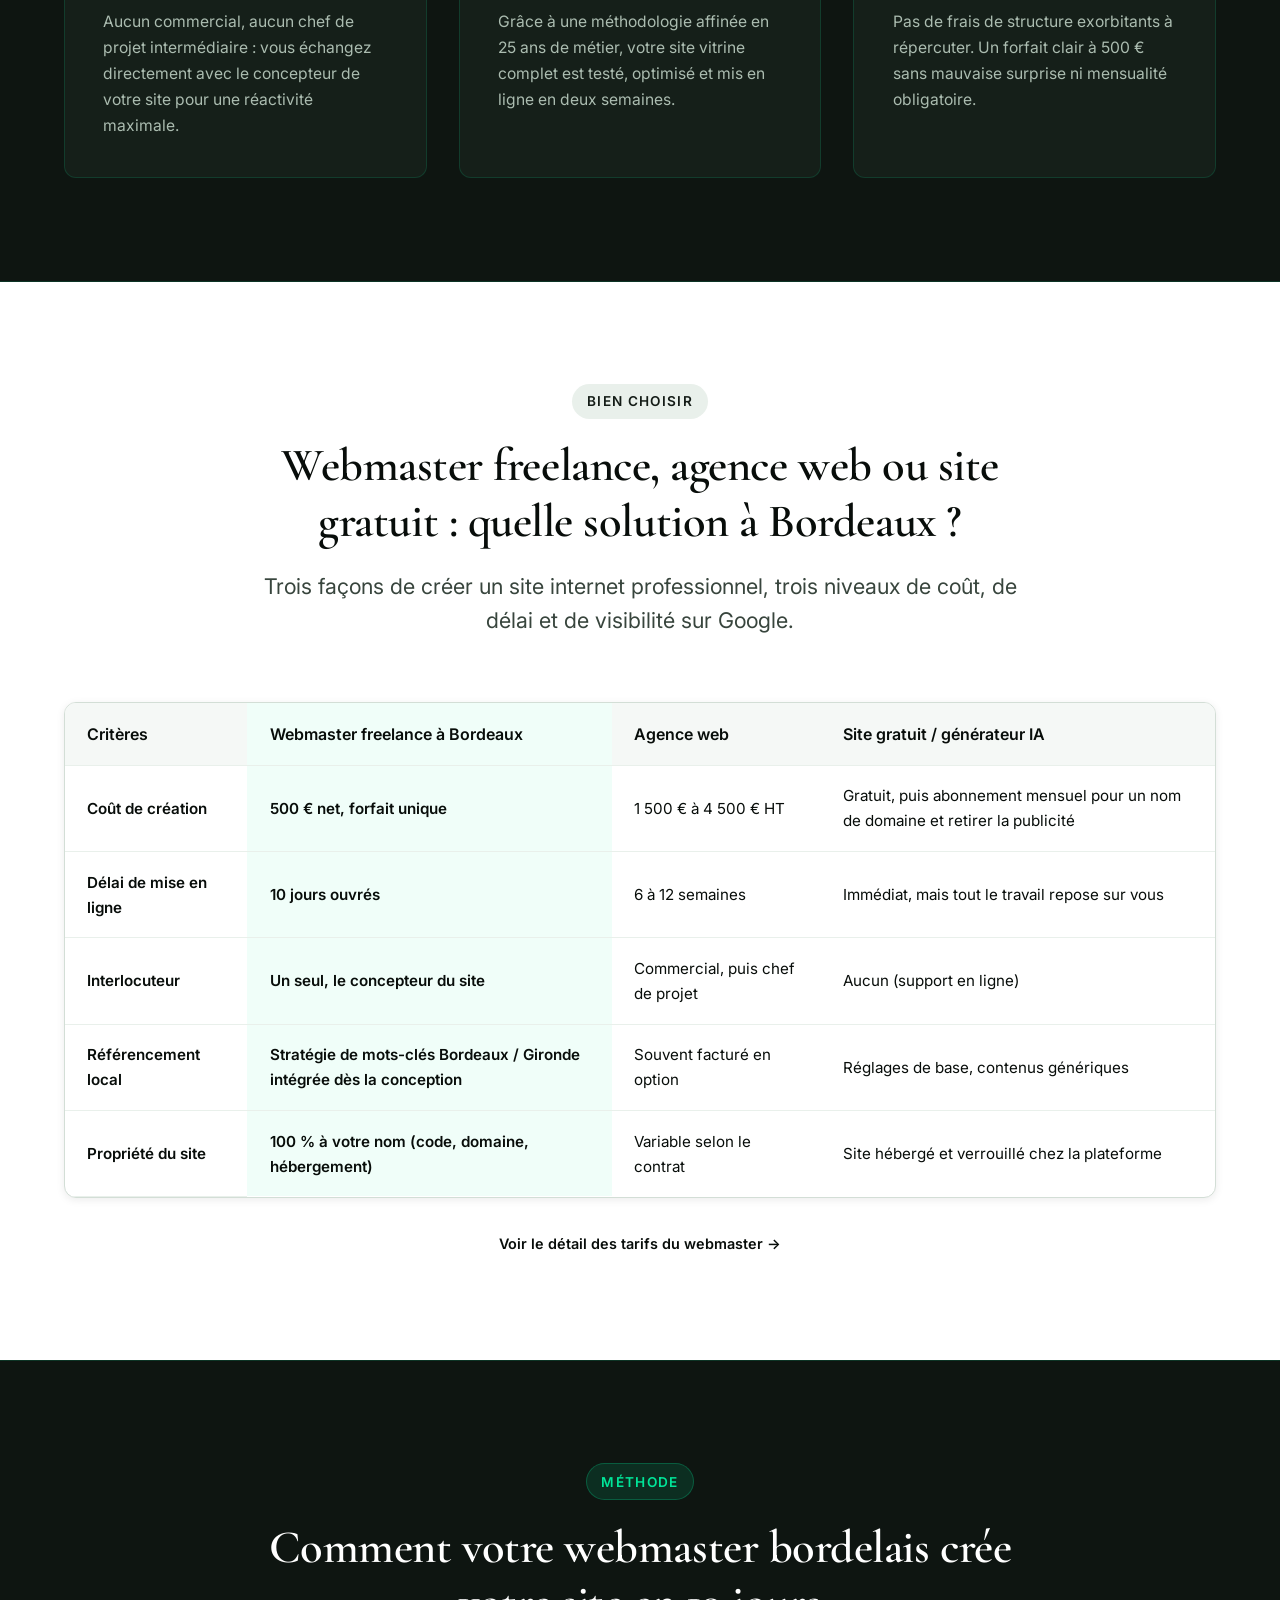
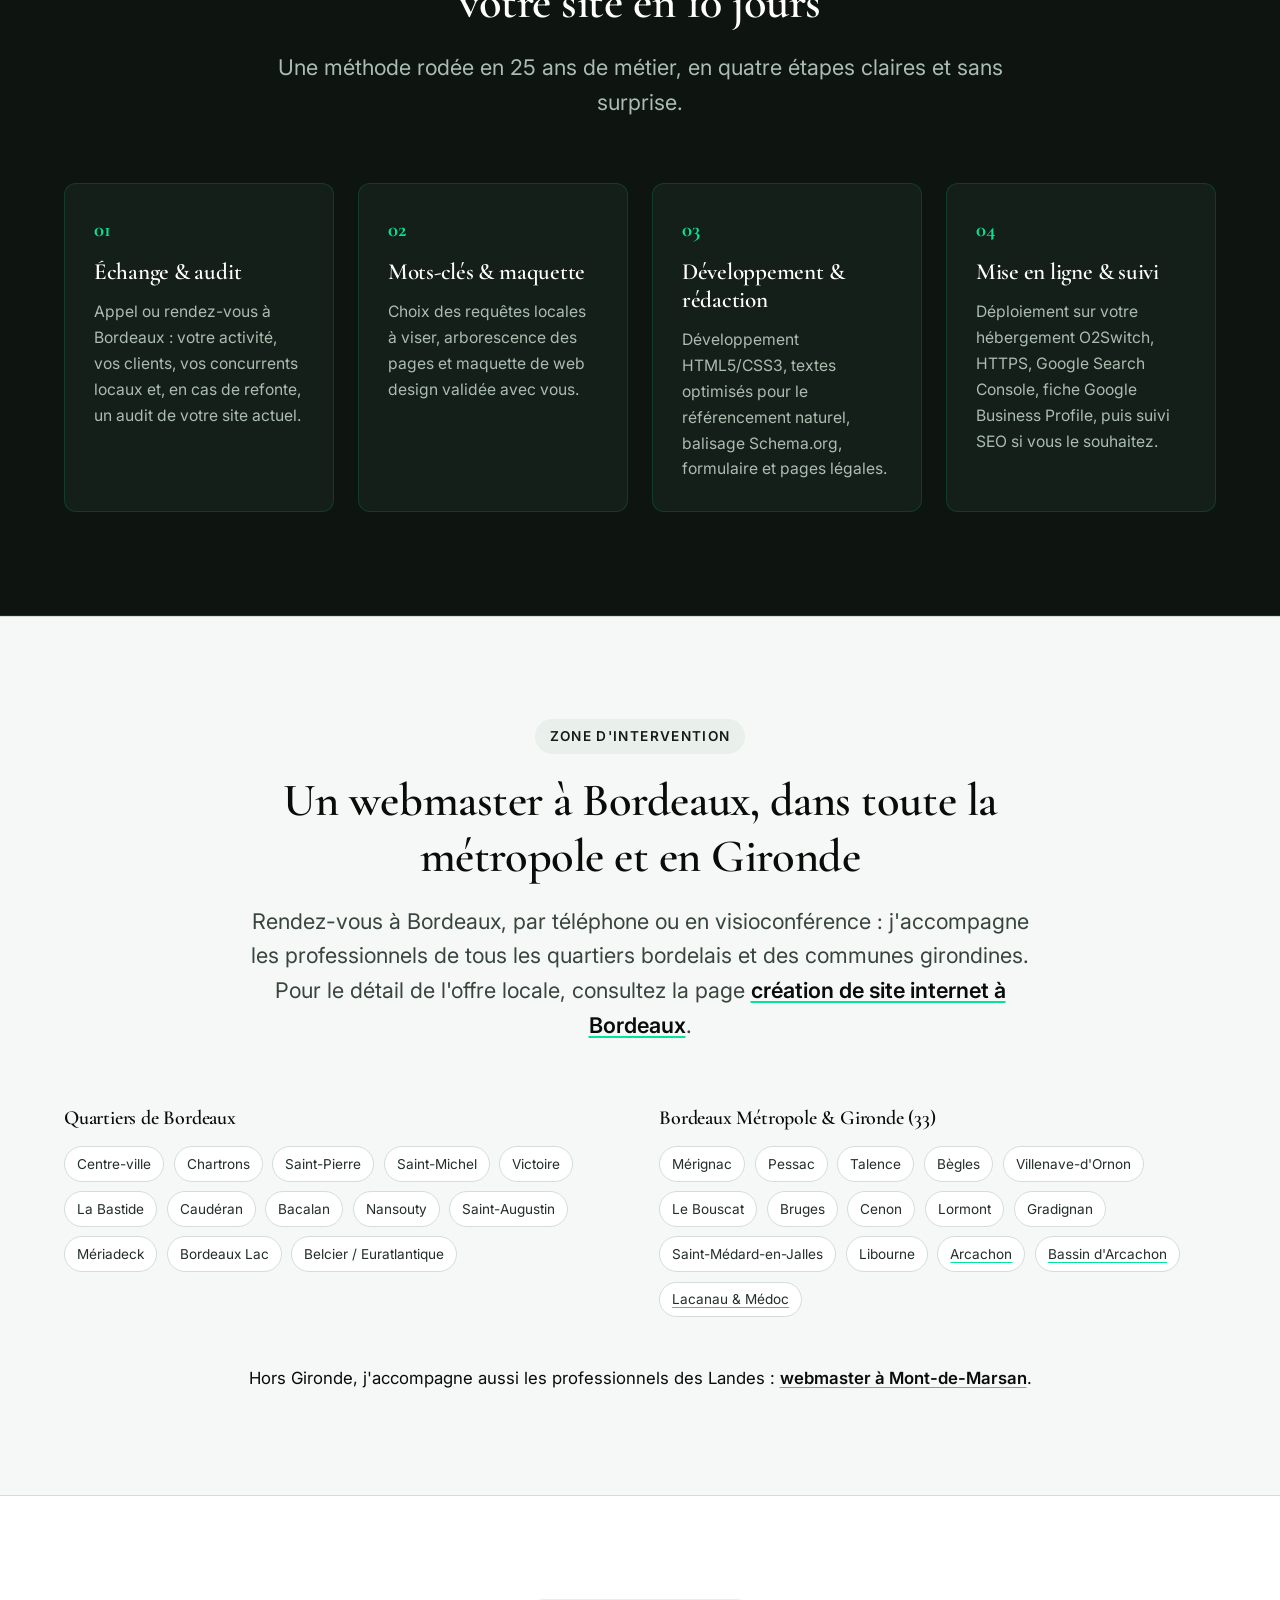
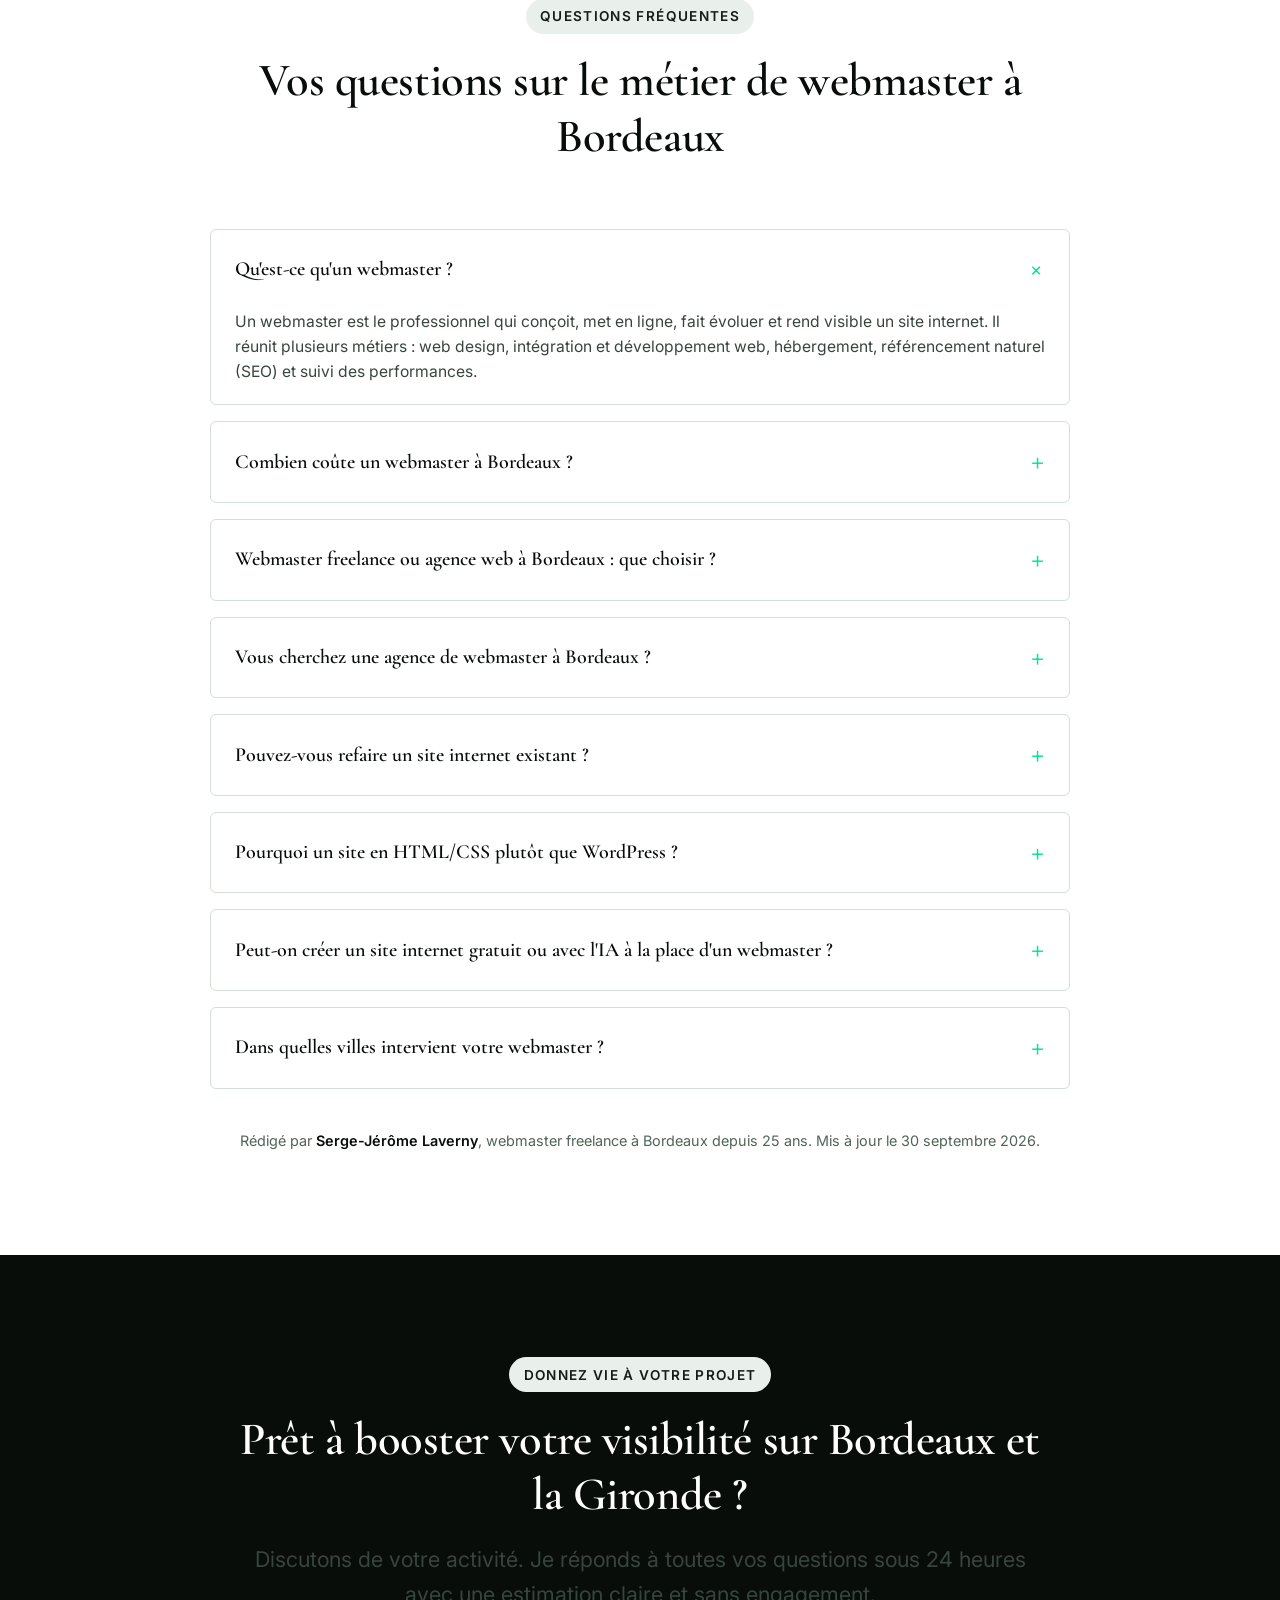
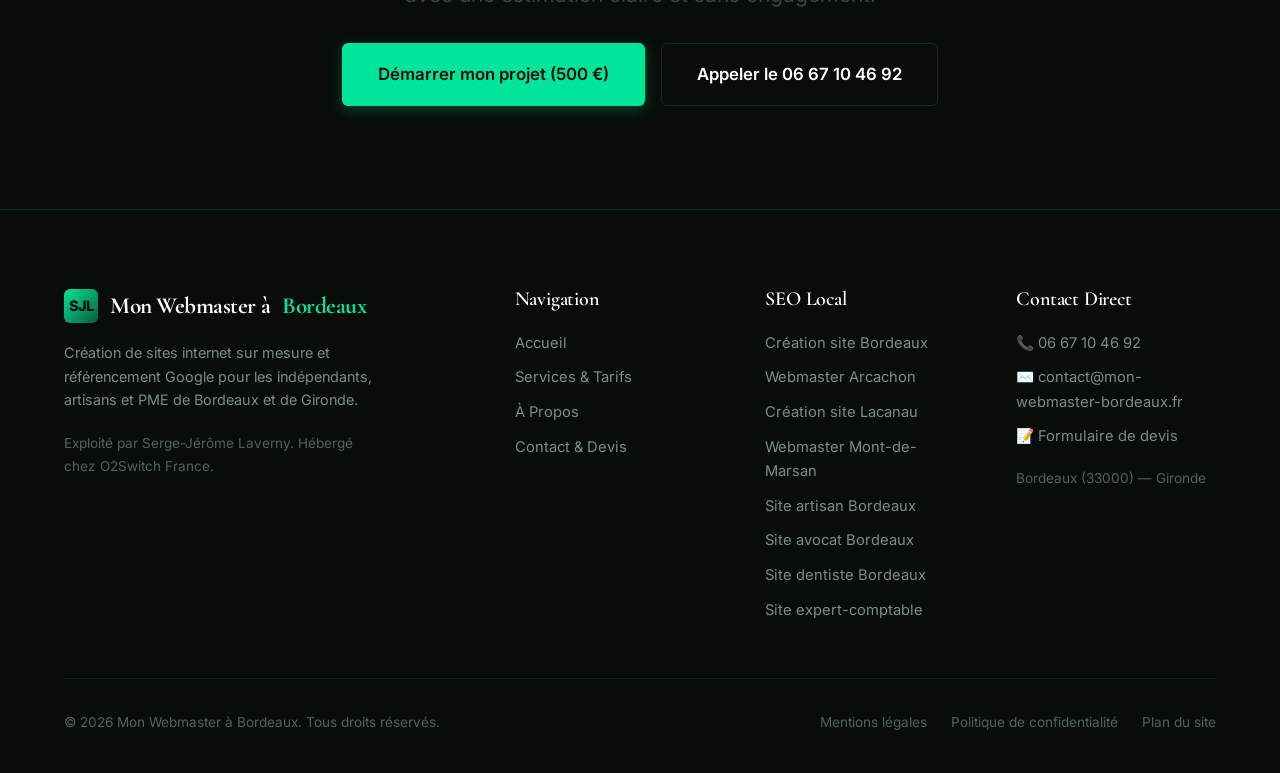
==== commit 77f93e01: "Portrait de Serge-Jérôme Laverny dans l'en-tête + correctifs mobile - Photo en colonne de droite du " ====
--- a/index.html
+++ b/index.html
@@ -26,7 +26,7 @@
   <meta name="ICBM" content="44.837789, -0.57918">
 
   <!-- Stylesheet -->
-  <link rel="stylesheet" href="css/style.css?v=4">
+  <link rel="stylesheet" href="css/style.css?v=5">
 
   <!-- Schema.org JSON-LD -->
   <script type="application/ld+json">
@@ -230,7 +230,8 @@
           "Web design",
           "Référencement naturel",
           "SEO local"
-        ]
+        ],
+        "image": "https://www.mon-webmaster-bordeaux.fr/images/serge-jerome-laverny-webmaster-bordeaux.jpg"
       },
       {
         "@type": "FAQPage",
@@ -375,6 +376,7 @@
     <!-- Hero Section -->
     <section class="hero" aria-label="Présentation générale">
       <div class="container">
+        <div class="hero-split">
         <div class="hero-content">
           <div class="eyebrow">
             <span class="badge-dot"></span>
@@ -413,6 +415,17 @@
               <span>Vous êtes propriétaire à <strong>100 %</strong></span>
             </div>
           </div>
+        </div>
+          <figure class="hero-portrait">
+            <picture>
+              <source srcset="images/serge-jerome-laverny-webmaster-bordeaux.webp" type="image/webp">
+              <img src="images/serge-jerome-laverny-webmaster-bordeaux.jpg" alt="Serge-Jérôme Laverny, webmaster freelance à Bordeaux" width="600" height="750" fetchpriority="high">
+            </picture>
+            <figcaption>
+              <strong>Serge-Jérôme Laverny</strong>
+              <span>Votre webmaster · 25 ans d'expérience</span>
+            </figcaption>
+          </figure>
         </div>
       </div>
     </section>
--- a/css/style.css
+++ b/css/style.css
@@ -1557,6 +1557,165 @@
 }
 
 /* ==========================================================================
+   HERO AVEC PORTRAIT (COLONNE DE DROITE)
+   ========================================================================== */
+
+.hero-split {
+  position: relative;
+  z-index: 2;
+  display: grid;
+  grid-template-columns: minmax(0, 1fr) 340px;
+  gap: clamp(2.5rem, 5vw, 4.5rem);
+  align-items: center;
+  max-width: var(--max-w);
+  margin: 0 auto;
+}
+
+.hero-split .hero-content {
+  max-width: none;
+  margin: 0;
+  text-align: left;
+}
+
+.hero-split .hero-lead {
+  margin-left: 0;
+  margin-right: 0;
+}
+
+.hero-split .btn-group,
+.hero-split .hero-guarantees {
+  justify-content: flex-start !important;
+}
+
+.hero-split h1 {
+  font-size: clamp(2.2rem, 4vw, 3.3rem);
+}
+
+.hero-split .hero-lead {
+  font-size: clamp(1.05rem, 1.6vw, 1.2rem);
+  margin-bottom: 1.6rem;
+}
+
+.hero-portrait {
+  margin: 0;
+  position: relative;
+}
+
+.hero-portrait img {
+  width: 100%;
+  height: auto;
+  aspect-ratio: 4 / 5;
+  object-fit: cover;
+  border-radius: var(--radius-lg);
+  border: 1px solid var(--border-dark);
+  box-shadow: var(--shadow-dark), 0 0 60px rgba(0, 229, 153, 0.08);
+}
+
+.hero-portrait figcaption {
+  position: absolute;
+  left: 1rem;
+  right: 1rem;
+  bottom: 1rem;
+  display: flex;
+  flex-direction: column;
+  padding: 0.75rem 1rem;
+  border-radius: var(--radius-md);
+  background-color: rgba(8, 13, 10, 0.82);
+  border: 1px solid var(--border-dark);
+  backdrop-filter: blur(6px);
+  font-size: 0.95rem;
+  color: var(--white);
+}
+
+.hero-portrait figcaption span {
+  font-size: 0.8rem;
+  color: var(--accent);
+}
+
+@media (max-width: 900px) {
+  .hero-split {
+    grid-template-columns: 1fr;
+    gap: 1.5rem;
+  }
+
+  .hero-split .hero-content {
+    text-align: center;
+  }
+
+  .hero-split .hero-lead {
+    margin-left: auto;
+    margin-right: auto;
+  }
+
+  .hero-split .btn-group,
+  .hero-split .hero-guarantees {
+    justify-content: center !important;
+  }
+
+  .hero-portrait {
+    order: -1;
+    display: flex;
+    align-items: center;
+    justify-content: center;
+    gap: 0.9rem;
+  }
+
+  .hero-portrait img {
+    width: 76px;
+    height: 76px;
+    aspect-ratio: 1 / 1;
+    object-position: 50% 25%;
+    border-radius: 50%;
+    border: 2px solid var(--accent);
+  }
+
+  .hero-portrait figcaption {
+    position: static;
+    padding: 0;
+    background: none;
+    border: 0;
+    backdrop-filter: none;
+    text-align: left;
+  }
+}
+
+@media (max-width: 600px) {
+  .hero {
+    padding-top: calc(var(--nav-h) + 1.75rem);
+  }
+
+  .hero-split h1 {
+    font-size: 2rem;
+    margin-bottom: 1rem;
+  }
+
+  .hero-split .eyebrow {
+    font-size: 0.72rem;
+    padding: 0.3rem 0.75rem;
+    margin-bottom: 0.9rem;
+  }
+
+  .hero-split .hero-lead {
+    font-size: 1rem;
+    margin-bottom: 1.25rem;
+  }
+
+  .hero-portrait img {
+    width: 64px;
+    height: 64px;
+  }
+
+  .nav-logo {
+    font-size: 1.05rem;
+    white-space: nowrap;
+  }
+
+  .nav-actions .btn-sm {
+    display: none;
+  }
+}
+
+/* ==========================================================================
    RESPONSIVE MEDIA QUERIES
    ========================================================================== */
 
